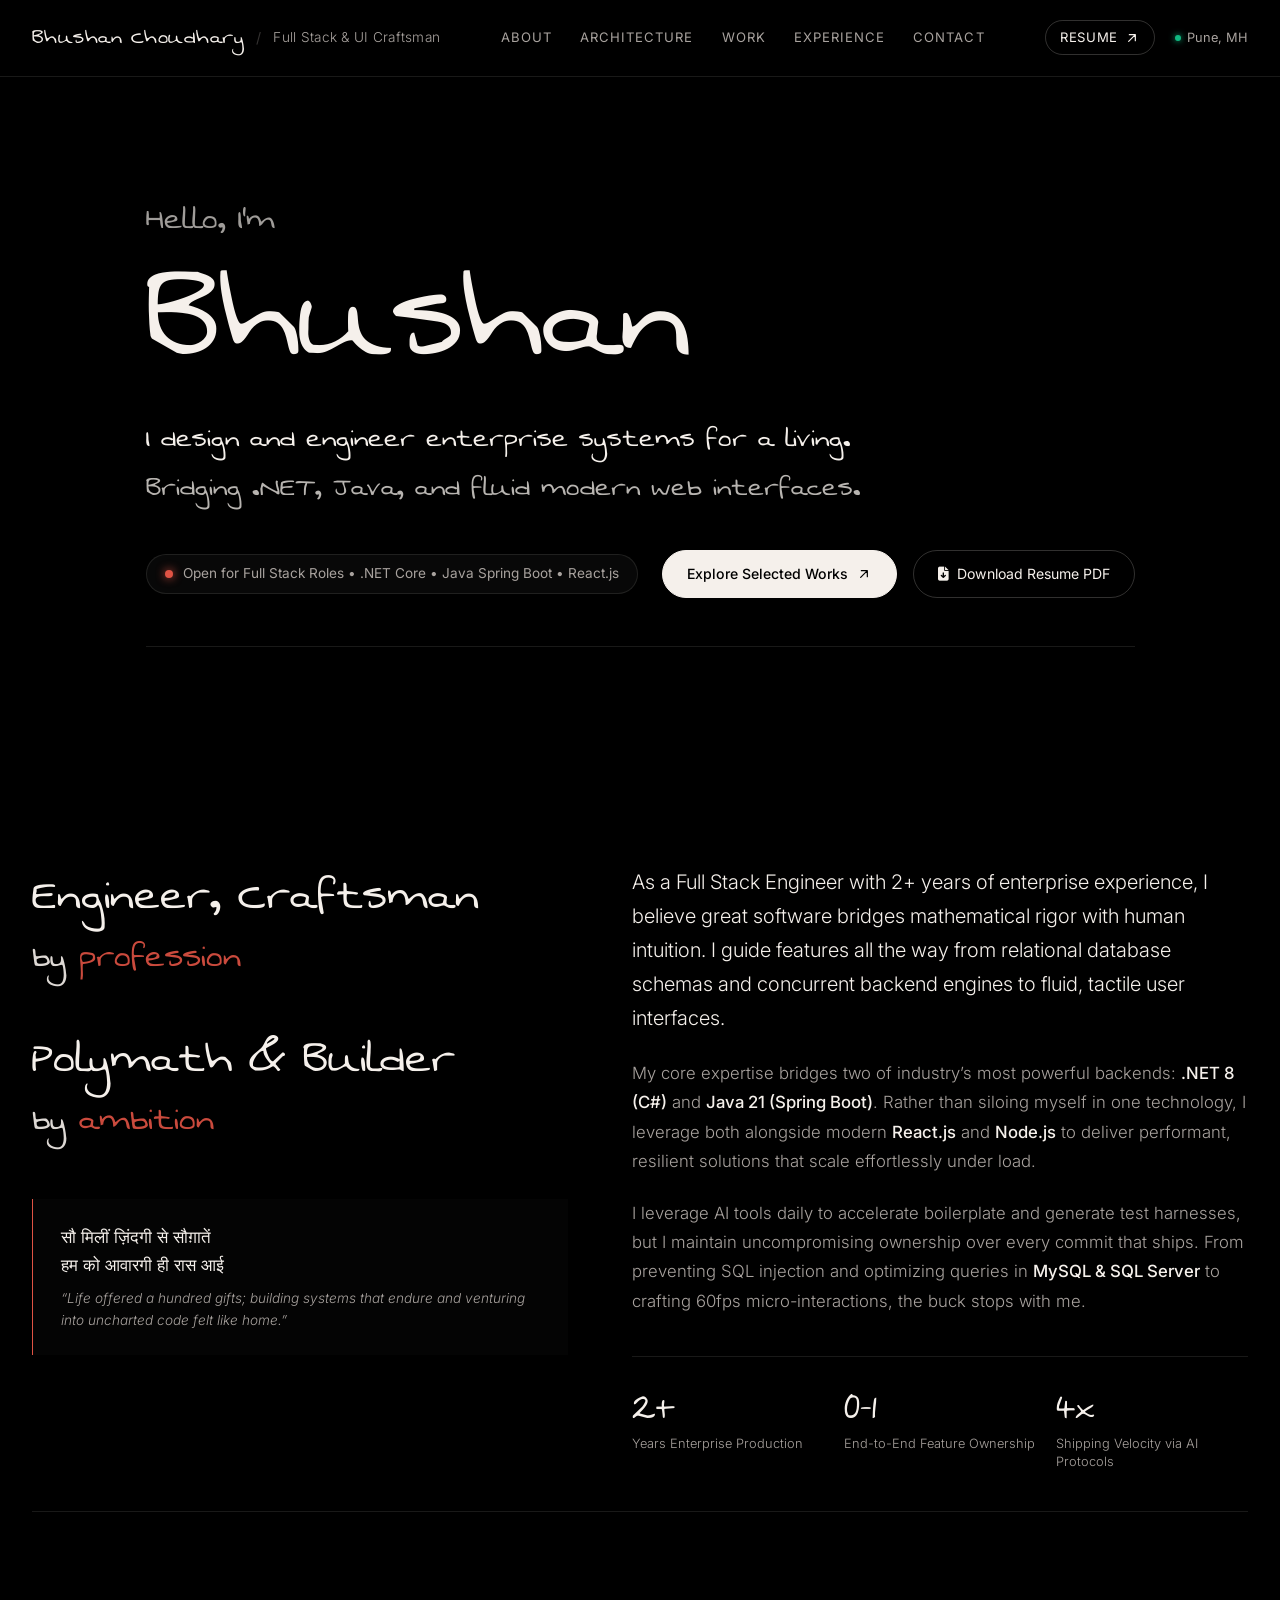
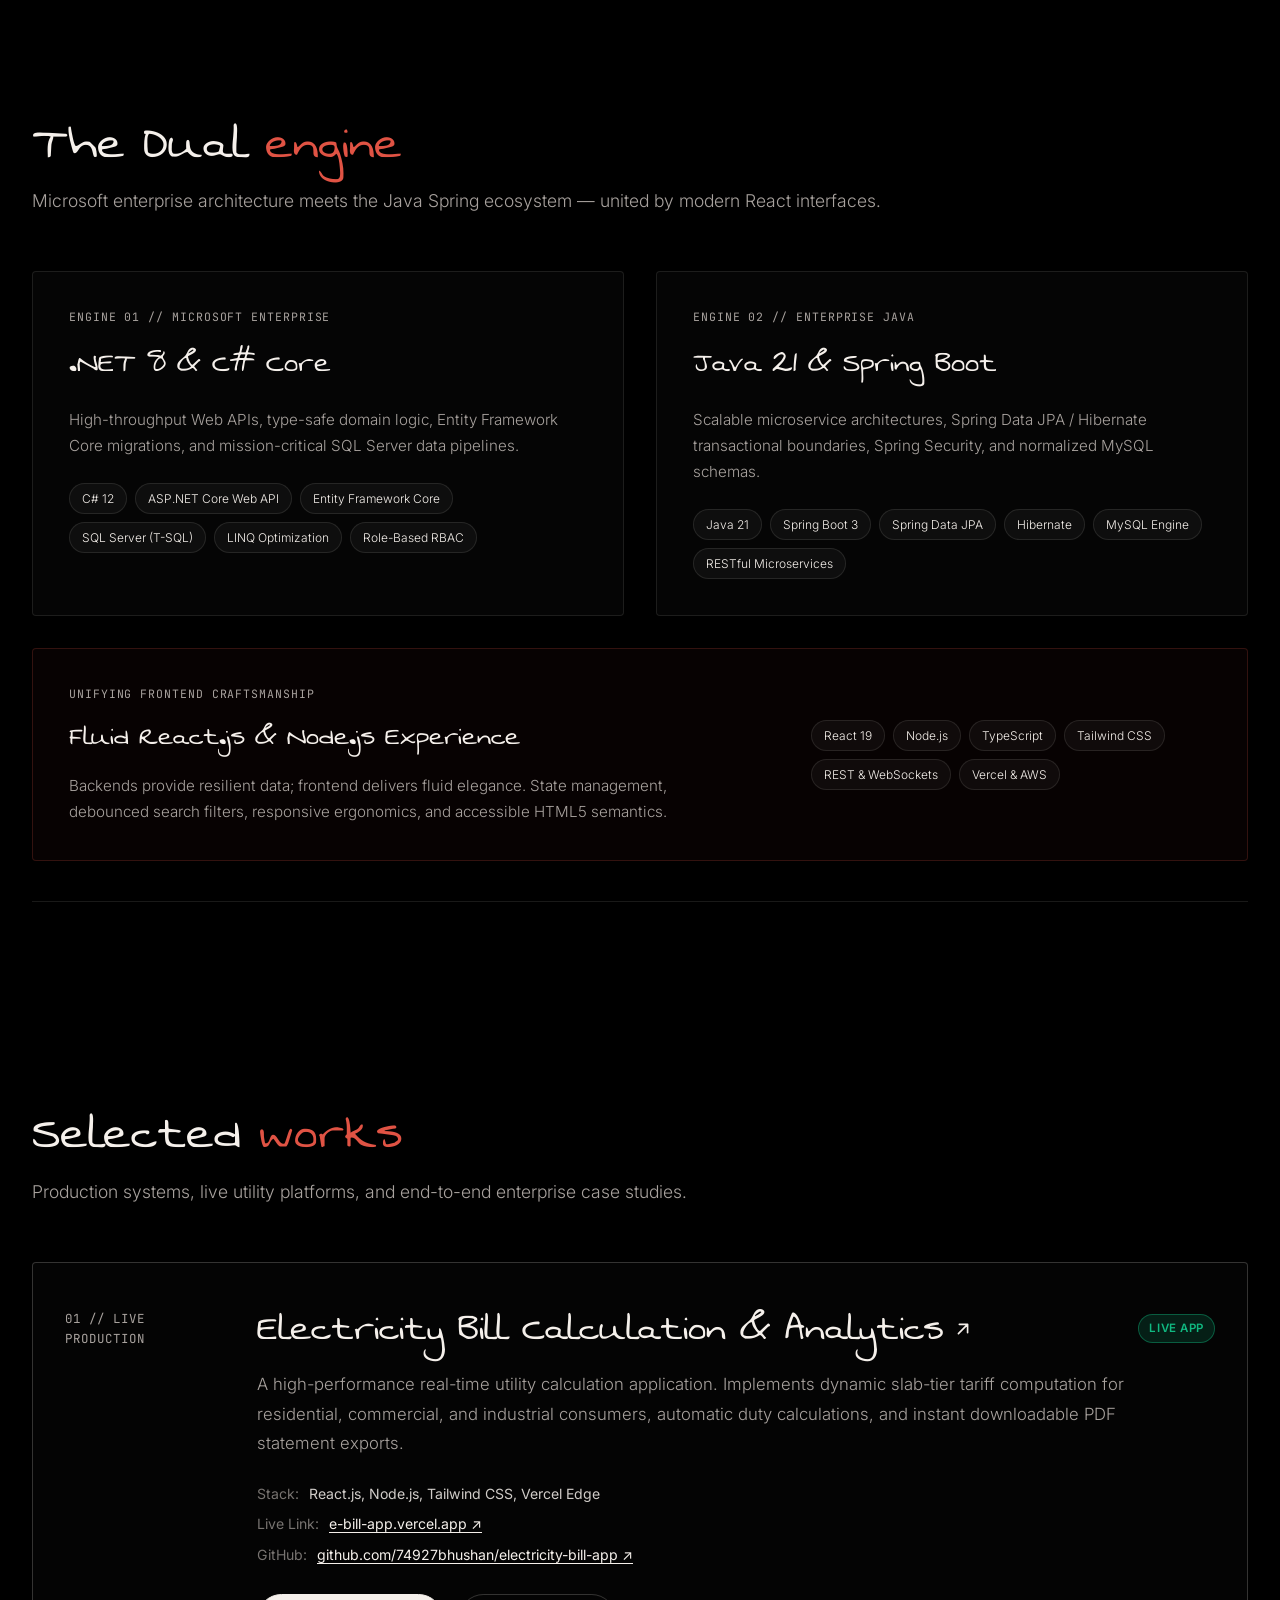
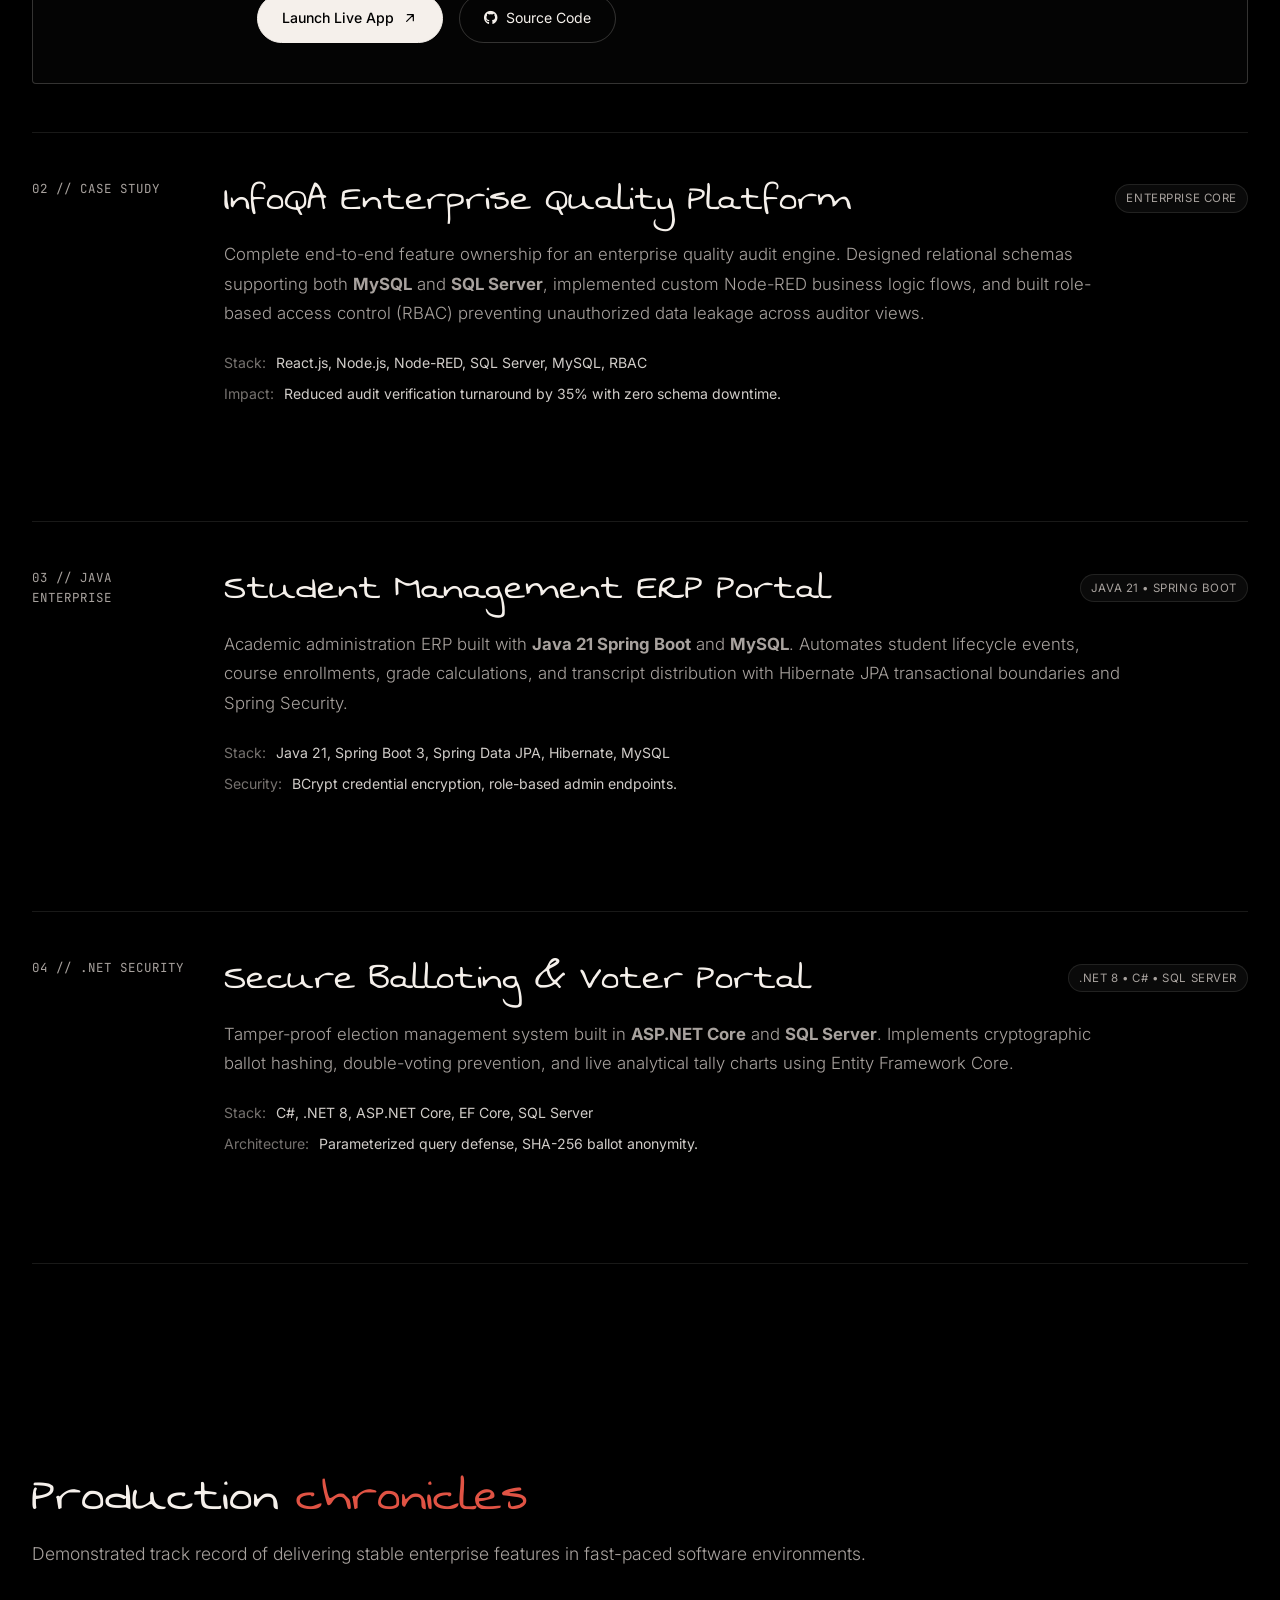
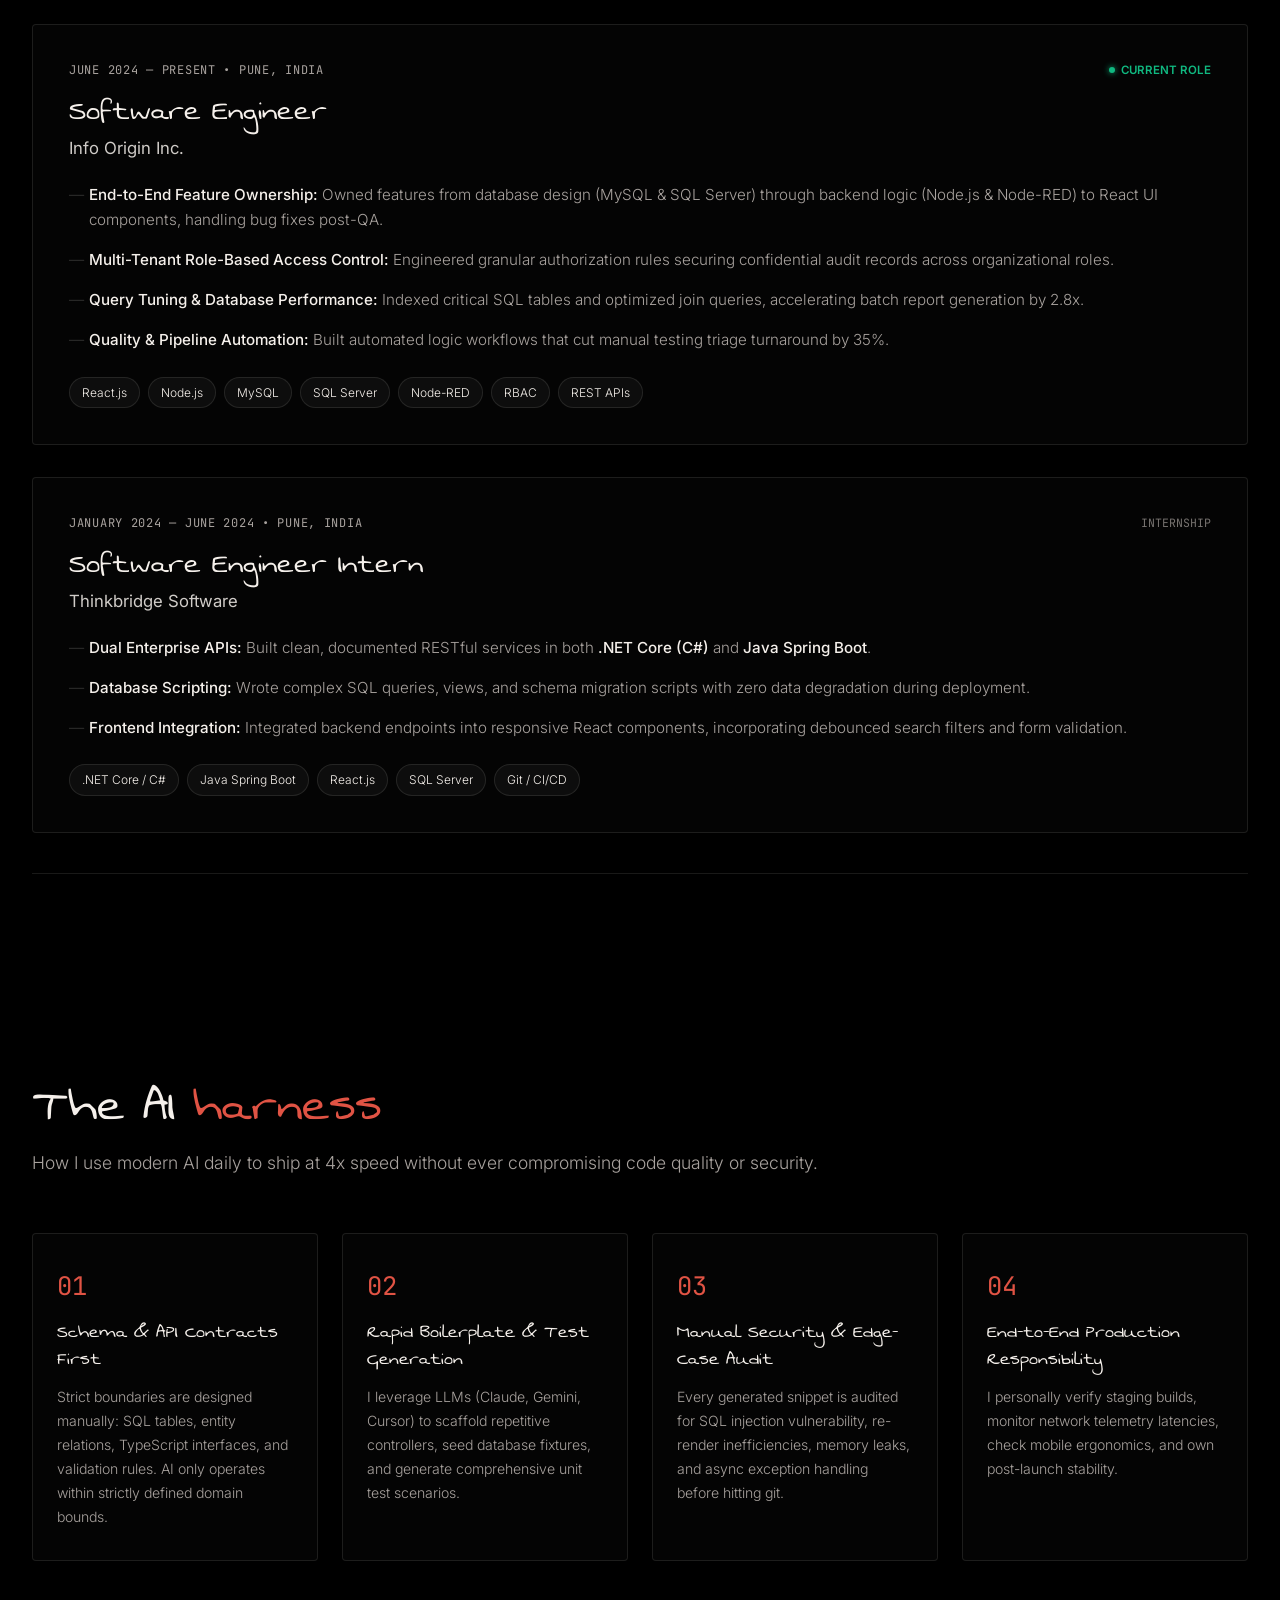
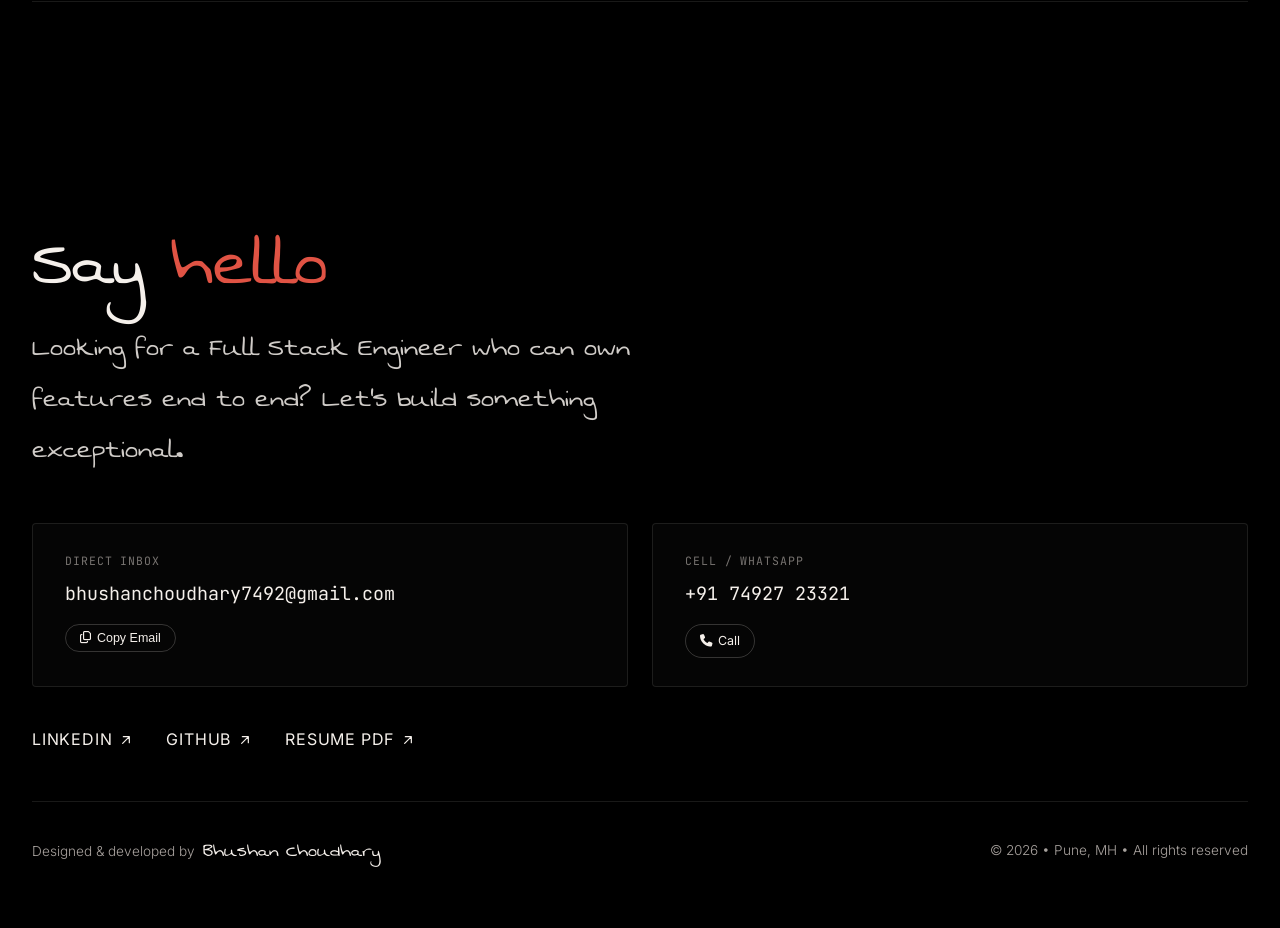
==== index.html @ acd4be07 "Transform portfolio into jaspreetsingh.xyz noir aesthetic: signature Swanky & Moo Moo handwritten gr" ====
<!DOCTYPE html>
<html lang="en">

<head>
    <meta charset="UTF-8">
    <meta name="viewport" content="width=device-width, initial-scale=1.0">
    <meta name="description"
        content="Bhushan Choudhary — Full Stack Engineer & UI Craftsman (.NET 8, Java Spring Boot, React.js, Node.js, SQL). Designing and building enterprise systems and fluid digital products that make complex things feel simple.">
    <meta name="keywords"
        content="Bhushan Choudhary, Full Stack Engineer, .NET 8, Java Spring Boot, React.js, Node.js, Pune, Software Engineer, Portfolio">
    <meta name="author" content="Bhushan Choudhary">
    <meta name="theme-color" content="#000000">
    <title>Bhushan Choudhary | Full Stack Engineer &amp; UI Craftsman</title>

    <!-- Google Fonts: Swanky and Moo Moo (Accent), Inter (Clean Editorial Body), JetBrains Mono (Code/Metrics) -->
    <link rel="preconnect" href="https://fonts.googleapis.com">
    <link rel="preconnect" href="https://fonts.gstatic.com" crossorigin>
    <link
        href="https://fonts.googleapis.com/css2?family=Inter:ital,opsz,wght@0,14..32,100..900;1,14..32,100..900&family=JetBrains+Mono:wght@300;400;500&family=Swanky+and+Moo+Moo&display=swap"
        rel="stylesheet">
    <link rel="stylesheet" href="https://cdnjs.cloudflare.com/ajax/libs/font-awesome/6.5.1/css/all.min.css">
    <link rel="stylesheet" href="style.css">
</head>

<body class="js-noir">

    <!-- ── SIGNATURE HOME LOADER (EXACT JASPREETSINGH.XYZ STYLE) ── -->
    <div id="loading" role="status" aria-label="Loading" class="home-loader">
        <div class="home-loader__inner">
            <div class="loader-content">
                <p class="loader-greeting font-accent">
                    <span class="greeting-pre">Hello, I'm</span>
                    <span class="hero-name-emphasis loader-name">Bhushan</span>
                </p>
                <div class="loader-bar-wrap">
                    <span class="loading-line">
                        <span class="home-loader__fill" id="loaderFill"></span>
                    </span>
                    <span class="home-loader__count font-inter" id="loaderCount">0%</span>
                </div>
            </div>
        </div>
    </div>

    <!-- ── SITE HEADER ── -->
    <header class="site-header" id="siteHeader">
        <div class="header-container">
            <div class="header-left">
                <a href="#hero" class="brand-link">
                    <span class="brand-name font-accent">Bhushan Choudhary</span>
                </a>
                <span class="brand-divider">/</span>
                <span class="brand-role">Full Stack &amp; UI Craftsman</span>
            </div>

            <nav class="header-nav" aria-label="Primary Navigation">
                <a href="#about" class="nav-link">About</a>
                <a href="#dual-engine" class="nav-link">Architecture</a>
                <a href="#work" class="nav-link">Work</a>
                <a href="#experience" class="nav-link">Experience</a>
                <a href="#contact" class="nav-link">Contact</a>
            </nav>

            <div class="header-right">
                <a href="Bhushan_Choudhary_Resume.pdf" download="Bhushan_Choudhary_Resume.pdf" class="resume-pill-btn">
                    <span>Resume</span>
                    <svg class="motion-arrow" fill="none" viewBox="0 0 24 24" width="16" height="16">
                        <path d="M7 17 17 7m0 0H8m9 0v9" stroke="currentColor" stroke-linecap="round" stroke-linejoin="round" stroke-width="1.8"></path>
                    </svg>
                </a>
                <span class="status-location-tag">
                    <span class="status-live-dot"></span> Pune, MH
                </span>
            </div>
        </div>
    </header>

    <!-- ── MAIN CONTENT CONTAINER ── -->
    <main class="page-main">

        <!-- ══════════════════════════════════════════════════════════════════
             HERO SECTION (THE GREETING)
        ══════════════════════════════════════════════════════════════════ -->
        <section id="hero" class="section-hero">
            <div class="content-wrapper">
                <div class="hero-greeting-block">
                    <h1 class="hero-title font-accent">
                        <span class="hero-pre">Hello, I'm</span>
                        <span class="hero-name-emphasis display-name">Bhushan</span>
                    </h1>

                    <p class="hero-intro font-accent">
                        <span>I design and engineer enterprise systems for a living.</span>
                        <span class="block-sm">Bridging .NET, Java, and fluid modern web interfaces.</span>
                    </p>
                </div>

                <div class="hero-meta-row">
                    <div class="hero-status-chip">
                        <span class="pulse-indicator"></span>
                        <span>Open for Full Stack Roles • .NET Core • Java Spring Boot • React.js</span>
                    </div>

                    <div class="hero-actions-group">
                        <a href="#work" class="btn-primary-sand">
                            <span>Explore Selected Works</span>
                            <svg class="motion-arrow" fill="none" viewBox="0 0 24 24" width="16" height="16">
                                <path d="M7 17 17 7m0 0H8m9 0v9" stroke="currentColor" stroke-linecap="round" stroke-linejoin="round" stroke-width="1.8"></path>
                            </svg>
                        </a>
                        <a href="Bhushan_Choudhary_Resume.pdf" download="Bhushan_Choudhary_Resume.pdf" class="btn-ghost-sand">
                            <i class="fa-solid fa-file-arrow-down"></i>
                            <span>Download Resume PDF</span>
                        </a>
                    </div>
                </div>

                <div class="hero-divider-line"></div>
            </div>
        </section>

        <!-- ══════════════════════════════════════════════════════════════════
             ABOUT & PHILOSOPHY (JASPREETSINGH STYLE EDITORIAL)
        ══════════════════════════════════════════════════════════════════ -->
        <section id="about" class="section-about">
            <div class="content-wrapper">
                <div class="about-grid">
                    <div class="about-headings-col">
                        <h2 class="about-display font-accent">
                            Engineer, Craftsman<br>
                            <span class="about-sub-block">by <span class="text-coral">profession</span></span>
                        </h2>

                        <h2 class="about-display font-accent mt-about-gap">
                            Polymath &amp; Builder<br>
                            <span class="about-sub-block">by <span class="text-coral">ambition</span></span>
                        </h2>

                        <!-- Philosophical Bilingual Stanza -->
                        <div class="quote-card">
                            <p class="hindi-quote" lang="hi">
                                सौ मिलीं ज़िंदगी से सौग़ातें<br>
                                हम को आवारगी ही रास आई
                            </p>
                            <p class="english-translation">
                                “Life offered a hundred gifts; building systems that endure and venturing into uncharted code felt like home.”
                            </p>
                        </div>
                    </div>

                    <div class="about-copy-col">
                        <p class="lead-editorial">
                            As a Full Stack Engineer with 2+ years of enterprise experience, I believe great software bridges mathematical rigor with human intuition. I guide features all the way from relational database schemas and concurrent backend engines to fluid, tactile user interfaces.
                        </p>

                        <p class="body-editorial">
                            My core expertise bridges two of industry’s most powerful backends: <strong>.NET 8 (C#)</strong> and <strong>Java 21 (Spring Boot)</strong>. Rather than siloing myself in one technology, I leverage both alongside modern <strong>React.js</strong> and <strong>Node.js</strong> to deliver performant, resilient solutions that scale effortlessly under load.
                        </p>

                        <p class="body-editorial">
                            I leverage AI tools daily to accelerate boilerplate and generate test harnesses, but I maintain uncompromising ownership over every commit that ships. From preventing SQL injection and optimizing queries in <strong>MySQL &amp; SQL Server</strong> to crafting 60fps micro-interactions, the buck stops with me.
                        </p>

                        <div class="about-quick-metrics">
                            <div class="q-metric">
                                <span class="q-num font-accent">2+</span>
                                <span class="q-label">Years Enterprise Production</span>
                            </div>
                            <div class="q-metric">
                                <span class="q-num font-accent">0-1</span>
                                <span class="q-label">End-to-End Feature Ownership</span>
                            </div>
                            <div class="q-metric">
                                <span class="q-num font-accent">4x</span>
                                <span class="q-label">Shipping Velocity via AI Protocols</span>
                            </div>
                        </div>
                    </div>
                </div>

                <div class="section-divider-line"></div>
            </div>
        </section>

        <!-- ══════════════════════════════════════════════════════════════════
             DUAL ENGINE ARCHITECTURE (BACKEND MASTERY)
        ══════════════════════════════════════════════════════════════════ -->
        <section id="dual-engine" class="section-dual-engine">
            <div class="content-wrapper">
                <div class="section-header-block">
                    <h2 class="section-display font-accent">
                        The Dual <span class="text-coral">engine</span>
                    </h2>
                    <p class="section-tagline">
                        Microsoft enterprise architecture meets the Java Spring ecosystem — united by modern React interfaces.
                    </p>
                </div>

                <div class="engine-duo-grid">
                    <!-- Engine 1: .NET 8 / C# -->
                    <div class="engine-box">
                        <div class="engine-box-top">
                            <span class="engine-mono-tag font-mono">ENGINE 01 // MICROSOFT ENTERPRISE</span>
                            <h3 class="engine-heading font-accent">.NET 8 &amp; C# Core</h3>
                        </div>
                        <p class="engine-paragraph">
                            High-throughput Web APIs, type-safe domain logic, Entity Framework Core migrations, and mission-critical SQL Server data pipelines.
                        </p>
                        <div class="engine-pills">
                            <span class="tag-pill">C# 12</span>
                            <span class="tag-pill">ASP.NET Core Web API</span>
                            <span class="tag-pill">Entity Framework Core</span>
                            <span class="tag-pill">SQL Server (T-SQL)</span>
                            <span class="tag-pill">LINQ Optimization</span>
                            <span class="tag-pill">Role-Based RBAC</span>
                        </div>
                    </div>

                    <!-- Engine 2: Java Spring Boot -->
                    <div class="engine-box">
                        <div class="engine-box-top">
                            <span class="engine-mono-tag font-mono">ENGINE 02 // ENTERPRISE JAVA</span>
                            <h3 class="engine-heading font-accent">Java 21 &amp; Spring Boot</h3>
                        </div>
                        <p class="engine-paragraph">
                            Scalable microservice architectures, Spring Data JPA / Hibernate transactional boundaries, Spring Security, and normalized MySQL schemas.
                        </p>
                        <div class="engine-pills">
                            <span class="tag-pill">Java 21</span>
                            <span class="tag-pill">Spring Boot 3</span>
                            <span class="tag-pill">Spring Data JPA</span>
                            <span class="tag-pill">Hibernate</span>
                            <span class="tag-pill">MySQL Engine</span>
                            <span class="tag-pill">RESTful Microservices</span>
                        </div>
                    </div>
                </div>

                <!-- Unifying Interaction Layer -->
                <div class="unifying-box">
                    <div class="unifying-left">
                        <span class="engine-mono-tag font-mono">UNIFYING FRONTEND CRAFTSMANSHIP</span>
                        <h4 class="unifying-heading font-accent">Fluid React.js &amp; Node.js Experience</h4>
                        <p class="unifying-desc">
                            Backends provide resilient data; frontend delivers fluid elegance. State management, debounced search filters, responsive ergonomics, and accessible HTML5 semantics.
                        </p>
                    </div>
                    <div class="unifying-chips">
                        <span class="tag-pill">React 19</span>
                        <span class="tag-pill">Node.js</span>
                        <span class="tag-pill">TypeScript</span>
                        <span class="tag-pill">Tailwind CSS</span>
                        <span class="tag-pill">REST &amp; WebSockets</span>
                        <span class="tag-pill">Vercel &amp; AWS</span>
                    </div>
                </div>

                <div class="section-divider-line"></div>
            </div>
        </section>

        <!-- ══════════════════════════════════════════════════════════════════
             SELECTED WORKS (FLAGSHIP PROJECTS)
        ══════════════════════════════════════════════════════════════════ -->
        <section id="work" class="section-works">
            <div class="content-wrapper">
                <div class="section-header-block">
                    <h2 class="section-display font-accent">
                        Selected <span class="text-coral">works</span>
                    </h2>
                    <p class="section-tagline">
                        Production systems, live utility platforms, and end-to-end enterprise case studies.
                    </p>
                </div>

                <div class="works-list">
                    <!-- Project 01: Electricity Bill App (FLAGSHIP LIVE DEMO) -->
                    <article class="work-item flagship-item">
                        <div class="work-item-index font-mono">01 // LIVE PRODUCTION</div>
                        <div class="work-item-main">
                            <div class="work-title-row">
                                <h3 class="work-title font-accent">
                                    <a href="https://e-bill-app.vercel.app" target="_blank" rel="noopener" class="work-link">
                                        Electricity Bill Calculation &amp; Analytics
                                        <svg class="motion-arrow" fill="none" viewBox="0 0 24 24" width="22" height="22">
                                            <path d="M7 17 17 7m0 0H8m9 0v9" stroke="currentColor" stroke-linecap="round" stroke-linejoin="round" stroke-width="1.8"></path>
                                        </svg>
                                    </a>
                                </h3>
                                <span class="work-badge-live">LIVE APP</span>
                            </div>

                            <p class="work-description">
                                A high-performance real-time utility calculation application. Implements dynamic slab-tier tariff computation for residential, commercial, and industrial consumers, automatic duty calculations, and instant downloadable PDF statement exports.
                            </p>

                            <div class="work-specs">
                                <div class="spec-entry"><span class="spec-label">Stack:</span> React.js, Node.js, Tailwind CSS, Vercel Edge</div>
                                <div class="spec-entry"><span class="spec-label">Live Link:</span> <a href="https://e-bill-app.vercel.app" target="_blank" rel="noopener" class="spec-url">e-bill-app.vercel.app ↗</a></div>
                                <div class="spec-entry"><span class="spec-label">GitHub:</span> <a href="https://github.com/74927bhushan/electricity-bill-app" target="_blank" rel="noopener" class="spec-url">github.com/74927bhushan/electricity-bill-app ↗</a></div>
                            </div>

                            <div class="work-actions">
                                <a href="https://e-bill-app.vercel.app" target="_blank" rel="noopener" class="btn-primary-sand">
                                    <span>Launch Live App</span>
                                    <svg class="motion-arrow" fill="none" viewBox="0 0 24 24" width="16" height="16">
                                        <path d="M7 17 17 7m0 0H8m9 0v9" stroke="currentColor" stroke-linecap="round" stroke-linejoin="round" stroke-width="1.8"></path>
                                    </svg>
                                </a>
                                <a href="https://github.com/74927bhushan/electricity-bill-app" target="_blank" rel="noopener" class="btn-ghost-sand">
                                    <i class="fa-brands fa-github"></i>
                                    <span>Source Code</span>
                                </a>
                            </div>
                        </div>
                    </article>

                    <!-- Project 02: InfoQA Platform Case Study -->
                    <article class="work-item">
                        <div class="work-item-index font-mono">02 // CASE STUDY</div>
                        <div class="work-item-main">
                            <div class="work-title-row">
                                <h3 class="work-title font-accent">
                                    InfoQA Enterprise Quality Platform
                                </h3>
                                <span class="work-badge-enterprise">ENTERPRISE CORE</span>
                            </div>

                            <p class="work-description">
                                Complete end-to-end feature ownership for an enterprise quality audit engine. Designed relational schemas supporting both <strong>MySQL</strong> and <strong>SQL Server</strong>, implemented custom Node-RED business logic flows, and built role-based access control (RBAC) preventing unauthorized data leakage across auditor views.
                            </p>

                            <div class="work-specs">
                                <div class="spec-entry"><span class="spec-label">Stack:</span> React.js, Node.js, Node-RED, SQL Server, MySQL, RBAC</div>
                                <div class="spec-entry"><span class="spec-label">Impact:</span> Reduced audit verification turnaround by 35% with zero schema downtime.</div>
                            </div>
                        </div>
                    </article>

                    <!-- Project 03: Student Management ERP -->
                    <article class="work-item">
                        <div class="work-item-index font-mono">03 // JAVA ENTERPRISE</div>
                        <div class="work-item-main">
                            <div class="work-title-row">
                                <h3 class="work-title font-accent">
                                    Student Management ERP Portal
                                </h3>
                                <span class="work-badge-tech">JAVA 21 • SPRING BOOT</span>
                            </div>

                            <p class="work-description">
                                Academic administration ERP built with <strong>Java 21 Spring Boot</strong> and <strong>MySQL</strong>. Automates student lifecycle events, course enrollments, grade calculations, and transcript distribution with Hibernate JPA transactional boundaries and Spring Security.
                            </p>

                            <div class="work-specs">
                                <div class="spec-entry"><span class="spec-label">Stack:</span> Java 21, Spring Boot 3, Spring Data JPA, Hibernate, MySQL</div>
                                <div class="spec-entry"><span class="spec-label">Security:</span> BCrypt credential encryption, role-based admin endpoints.</div>
                            </div>
                        </div>
                    </article>

                    <!-- Project 04: Online Voting System -->
                    <article class="work-item">
                        <div class="work-item-index font-mono">04 // .NET SECURITY</div>
                        <div class="work-item-main">
                            <div class="work-title-row">
                                <h3 class="work-title font-accent">
                                    Secure Balloting &amp; Voter Portal
                                </h3>
                                <span class="work-badge-tech">.NET 8 • C# • SQL SERVER</span>
                            </div>

                            <p class="work-description">
                                Tamper-proof election management system built in <strong>ASP.NET Core</strong> and <strong>SQL Server</strong>. Implements cryptographic ballot hashing, double-voting prevention, and live analytical tally charts using Entity Framework Core.
                            </p>

                            <div class="work-specs">
                                <div class="spec-entry"><span class="spec-label">Stack:</span> C#, .NET 8, ASP.NET Core, EF Core, SQL Server</div>
                                <div class="spec-entry"><span class="spec-label">Architecture:</span> Parameterized query defense, SHA-256 ballot anonymity.</div>
                            </div>
                        </div>
                    </article>
                </div>

                <div class="section-divider-line"></div>
            </div>
        </section>

        <!-- ══════════════════════════════════════════════════════════════════
             PRODUCTION EXPERIENCE (CHRONICLES)
        ══════════════════════════════════════════════════════════════════ -->
        <section id="experience" class="section-experience">
            <div class="content-wrapper">
                <div class="section-header-block">
                    <h2 class="section-display font-accent">
                        Production <span class="text-coral">chronicles</span>
                    </h2>
                    <p class="section-tagline">
                        Demonstrated track record of delivering stable enterprise features in fast-paced software environments.
                    </p>
                </div>

                <div class="timeline-stack">
                    <!-- Experience 1: Info Origin Inc. -->
                    <div class="exp-card">
                        <div class="exp-top-bar">
                            <div class="exp-period font-mono">JUNE 2024 — PRESENT • PUNE, INDIA</div>
                            <div class="exp-tag-current"><span class="status-live-dot"></span> CURRENT ROLE</div>
                        </div>
                        <h3 class="exp-role font-accent">Software Engineer</h3>
                        <div class="exp-company">Info Origin Inc.</div>

                        <ul class="exp-list">
                            <li>
                                <strong>End-to-End Feature Ownership:</strong> Owned features from database design (MySQL &amp; SQL Server) through backend logic (Node.js &amp; Node-RED) to React UI components, handling bug fixes post-QA.
                            </li>
                            <li>
                                <strong>Multi-Tenant Role-Based Access Control:</strong> Engineered granular authorization rules securing confidential audit records across organizational roles.
                            </li>
                            <li>
                                <strong>Query Tuning &amp; Database Performance:</strong> Indexed critical SQL tables and optimized join queries, accelerating batch report generation by 2.8x.
                            </li>
                            <li>
                                <strong>Quality &amp; Pipeline Automation:</strong> Built automated logic workflows that cut manual testing triage turnaround by 35%.
                            </li>
                        </ul>

                        <div class="exp-tags">
                            <span class="tag-pill">React.js</span>
                            <span class="tag-pill">Node.js</span>
                            <span class="tag-pill">MySQL</span>
                            <span class="tag-pill">SQL Server</span>
                            <span class="tag-pill">Node-RED</span>
                            <span class="tag-pill">RBAC</span>
                            <span class="tag-pill">REST APIs</span>
                        </div>
                    </div>

                    <!-- Experience 2: Thinkbridge Software -->
                    <div class="exp-card">
                        <div class="exp-top-bar">
                            <div class="exp-period font-mono">JANUARY 2024 — JUNE 2024 • PUNE, INDIA</div>
                            <div class="exp-tag-done font-mono">INTERNSHIP</div>
                        </div>
                        <h3 class="exp-role font-accent">Software Engineer Intern</h3>
                        <div class="exp-company">Thinkbridge Software</div>

                        <ul class="exp-list">
                            <li>
                                <strong>Dual Enterprise APIs:</strong> Built clean, documented RESTful services in both <strong>.NET Core (C#)</strong> and <strong>Java Spring Boot</strong>.
                            </li>
                            <li>
                                <strong>Database Scripting:</strong> Wrote complex SQL queries, views, and schema migration scripts with zero data degradation during deployment.
                            </li>
                            <li>
                                <strong>Frontend Integration:</strong> Integrated backend endpoints into responsive React components, incorporating debounced search filters and form validation.
                            </li>
                        </ul>

                        <div class="exp-tags">
                            <span class="tag-pill">.NET Core / C#</span>
                            <span class="tag-pill">Java Spring Boot</span>
                            <span class="tag-pill">React.js</span>
                            <span class="tag-pill">SQL Server</span>
                            <span class="tag-pill">Git / CI/CD</span>
                        </div>
                    </div>
                </div>

                <div class="section-divider-line"></div>
            </div>
        </section>

        <!-- ══════════════════════════════════════════════════════════════════
             AI WORKFLOW & RIGOR SECTION
        ══════════════════════════════════════════════════════════════════ -->
        <section id="ai-protocol" class="section-ai">
            <div class="content-wrapper">
                <div class="section-header-block">
                    <h2 class="section-display font-accent">
                        The AI <span class="text-coral">harness</span>
                    </h2>
                    <p class="section-tagline">
                        How I use modern AI daily to ship at 4x speed without ever compromising code quality or security.
                    </p>
                </div>

                <div class="ai-cards-grid">
                    <div class="ai-card">
                        <div class="ai-step-num font-mono">01</div>
                        <h4 class="ai-step-title font-accent">Schema &amp; API Contracts First</h4>
                        <p class="ai-step-text">
                            Strict boundaries are designed manually: SQL tables, entity relations, TypeScript interfaces, and validation rules. AI only operates within strictly defined domain bounds.
                        </p>
                    </div>

                    <div class="ai-card">
                        <div class="ai-step-num font-mono">02</div>
                        <h4 class="ai-step-title font-accent">Rapid Boilerplate &amp; Test Generation</h4>
                        <p class="ai-step-text">
                            I leverage LLMs (Claude, Gemini, Cursor) to scaffold repetitive controllers, seed database fixtures, and generate comprehensive unit test scenarios.
                        </p>
                    </div>

                    <div class="ai-card">
                        <div class="ai-step-num font-mono">03</div>
                        <h4 class="ai-step-title font-accent">Manual Security &amp; Edge-Case Audit</h4>
                        <p class="ai-step-text">
                            Every generated snippet is audited for SQL injection vulnerability, re-render inefficiencies, memory leaks, and async exception handling before hitting git.
                        </p>
                    </div>

                    <div class="ai-card">
                        <div class="ai-step-num font-mono">04</div>
                        <h4 class="ai-step-title font-accent">End-to-End Production Responsibility</h4>
                        <p class="ai-step-text">
                            I personally verify staging builds, monitor network telemetry latencies, check mobile ergonomics, and own post-launch stability.
                        </p>
                    </div>
                </div>

                <div class="section-divider-line"></div>
            </div>
        </section>

        <!-- ══════════════════════════════════════════════════════════════════
             SAY HELLO / CONTACT (FOOTER IN JASPREETSINGH.XYZ STYLE)
        ══════════════════════════════════════════════════════════════════ -->
        <footer id="contact" class="section-footer">
            <div class="content-wrapper">
                <div class="footer-top-block">
                    <h2 class="footer-display font-accent">
                        Say <span class="text-coral">hello</span>
                    </h2>
                    <p class="footer-sub font-accent">
                        Looking for a Full Stack Engineer who can own features end to end? Let's build something exceptional.
                    </p>
                </div>

                <!-- Direct Interactive Channels -->
                <div class="footer-channels">
                    <div class="channel-card">
                        <span class="channel-label font-mono">DIRECT INBOX</span>
                        <a href="mailto:bhushanchoudhary7492@gmail.com" class="channel-main-link">
                            bhushanchoudhary7492@gmail.com
                        </a>
                        <button class="copy-action-btn" data-copy="bhushanchoudhary7492@gmail.com">
                            <i class="fa-regular fa-copy"></i>
                            <span>Copy Email</span>
                        </button>
                    </div>

                    <div class="channel-card">
                        <span class="channel-label font-mono">CELL / WHATSAPP</span>
                        <a href="tel:+917492723321" class="channel-main-link">
                            +91 74927 23321
                        </a>
                        <a href="tel:+917492723321" class="channel-call-btn">
                            <i class="fa-solid fa-phone"></i>
                            <span>Call</span>
                        </a>
                    </div>
                </div>

                <!-- Social & External Links -->
                <div class="footer-links-row">
                    <a href="https://linkedin.com/in/bhushan-choudhary-a83a54238" target="_blank" rel="noopener" class="footer-external-link">
                        <span>LinkedIn</span>
                        <svg class="motion-arrow" fill="none" viewBox="0 0 24 24" width="16" height="16">
                            <path d="M7 17 17 7m0 0H8m9 0v9" stroke="currentColor" stroke-linecap="round" stroke-linejoin="round" stroke-width="1.8"></path>
                        </svg>
                    </a>

                    <a href="https://github.com/74927bhushan" target="_blank" rel="noopener" class="footer-external-link">
                        <span>GitHub</span>
                        <svg class="motion-arrow" fill="none" viewBox="0 0 24 24" width="16" height="16">
                            <path d="M7 17 17 7m0 0H8m9 0v9" stroke="currentColor" stroke-linecap="round" stroke-linejoin="round" stroke-width="1.8"></path>
                        </svg>
                    </a>

                    <a href="Bhushan_Choudhary_Resume.pdf" download="Bhushan_Choudhary_Resume.pdf" class="footer-external-link">
                        <span>Resume PDF</span>
                        <svg class="motion-arrow" fill="none" viewBox="0 0 24 24" width="16" height="16">
                            <path d="M7 17 17 7m0 0H8m9 0v9" stroke="currentColor" stroke-linecap="round" stroke-linejoin="round" stroke-width="1.8"></path>
                        </svg>
                    </a>
                </div>

                <div class="footer-bottom-line"></div>

                <div class="footer-colophon">
                    <p class="colophon-designer">
                        Designed &amp; developed by <span class="font-accent colophon-name">Bhushan Choudhary</span>
                    </p>
                    <p class="colophon-rights">
                        © 2026 • Pune, MH • All rights reserved
                    </p>
                </div>
            </div>
        </footer>

    </main>

    <!-- ── TOAST NOTIFICATION ── -->
    <div id="toastContainer" class="toast-container" aria-live="polite"></div>

    <script src="script.js"></script>
</body>

</html>
---- style.css ----
/* ==========================================================================
   BHUSHAN CHOUDHARY — NOIR EDITORIAL PORTFOLIO (JASPREETSINGH.XYZ STYLE)
   Typography: Swanky and Moo Moo + Inter + JetBrains Mono
   Palette: Noir Black (#000000) • Sand (#f5f0eb) • Coral Red (#e05344) • Muted Beige (#a8a29e)
   ========================================================================== */

:root {
    /* ─── Core Color Tokens ─── */
    --color-black: #000000;
    --color-noir: #0a0a0a;
    --color-surface: #111111;
    --color-surface-hover: #171717;

    --color-sand: #f5f0eb;
    --color-sand-85: rgba(245, 240, 235, 0.85);
    --color-sand-60: rgba(245, 240, 235, 0.6);
    --color-sand-20: rgba(245, 240, 235, 0.2);
    --color-sand-10: rgba(245, 240, 235, 0.1);

    --color-muted-beige: #a8a29e;
    --color-muted-beige-70: rgba(168, 162, 158, 0.7);
    --color-muted-beige-30: rgba(168, 162, 158, 0.3);

    --color-coral: #e05344;
    --color-coral-hover: #f06449;
    --color-emerald: #10b981;

    /* ─── Typography Tokens ─── */
    --font-accent: 'Swanky and Moo Moo', cursive, -apple-system, sans-serif;
    --font-main: 'Inter', -apple-system, BlinkMacSystemFont, 'Segoe UI', Roboto, sans-serif;
    --font-mono: 'JetBrains Mono', Consolas, Monaco, monospace;

    /* ─── Layout & Transitions ─── */
    --max-width: 1280px;
    --transition-fast: 0.2s cubic-bezier(0.16, 1, 0.3, 1);
    --transition-smooth: 0.35s cubic-bezier(0.16, 1, 0.3, 1);
}

/* ==========================================================================
   RESET & FOUNDATIONS
   ========================================================================== */
*, *::before, *::after {
    margin: 0;
    padding: 0;
    box-sizing: border-box;
}

html {
    scroll-behavior: smooth;
    background-color: var(--color-black);
    color: var(--color-sand);
    font-family: var(--font-main);
    -webkit-font-smoothing: antialiased;
    -moz-osx-font-smoothing: grayscale;
    overflow-x: hidden;
}

body.js-noir {
    background-color: var(--color-black);
    color: var(--color-sand);
    min-height: 100vh;
    line-height: 1.6;
    position: relative;
    overflow-x: hidden;
}

body.is-loading {
    overflow: hidden;
    height: 100vh;
}

.font-accent {
    font-family: var(--font-accent);
    font-weight: 400;
}

.font-inter {
    font-family: var(--font-main);
}

.font-mono {
    font-family: var(--font-mono);
}

.text-coral {
    color: var(--color-coral);
}

.content-wrapper {
    max-width: var(--max-width);
    margin: 0 auto;
    padding: 0 32px;
}

/* ==========================================================================
   SIGNATURE HOME LOADER (JASPREETSINGH.XYZ EXACT REPLICA)
   ========================================================================== */
.home-loader {
    position: fixed;
    inset: 0;
    z-index: 9999;
    background-color: var(--color-black);
    display: flex;
    align-items: flex-start;
    justify-content: flex-start;
    padding: 112px 32px 0;
    transition: opacity 0.7s cubic-bezier(0.85, 0, 0.15, 1), transform 0.7s cubic-bezier(0.85, 0, 0.15, 1);
}

.home-loader.loader-complete {
    opacity: 0;
    pointer-events: none;
    transform: translateY(-8px);
}

.home-loader__inner {
    width: 100%;
    max-width: var(--max-width);
    margin: 0 auto;
}

.loader-content {
    display: flex;
    flex-direction: column;
    max-width: 600px;
}

.loader-greeting {
    font-size: clamp(2rem, 4vw, 3.2rem);
    line-height: 1.1;
    color: var(--color-sand);
    margin-bottom: 8px;
}

.greeting-pre {
    opacity: 0.6;
    display: block;
    font-size: clamp(1.4rem, 2.5vw, 2rem);
}

.loader-name {
    display: block;
    font-size: clamp(4.5rem, 11vw, 8.5rem);
    line-height: 0.95;
    color: var(--color-sand);
    margin-top: 4px;
}

.loader-bar-wrap {
    display: flex;
    align-items: center;
    gap: 18px;
    margin-top: 24px;
    max-width: 440px;
}

.loading-line {
    flex: 1;
    height: 1px;
    background-color: var(--color-sand-20);
    position: relative;
    overflow: hidden;
}

.home-loader__fill {
    position: absolute;
    inset: 0;
    background-color: var(--color-sand);
    transform-origin: left;
    transform: scaleX(0);
    transition: transform 0.1s linear;
}

.home-loader__count {
    font-size: 0.8rem;
    font-weight: 300;
    letter-spacing: 0.1em;
    color: var(--color-muted-beige-70);
    font-variant-numeric: tabular-nums;
    min-width: 40px;
}

/* ==========================================================================
   SITE HEADER & NAVIGATION
   ========================================================================== */
.site-header {
    position: fixed;
    top: 0;
    left: 0;
    right: 0;
    z-index: 50;
    background: rgba(0, 0, 0, 0.75);
    backdrop-filter: blur(20px);
    -webkit-backdrop-filter: blur(20px);
    border-bottom: 1px solid var(--color-sand-10);
    transition: var(--transition-smooth);
}

.header-container {
    max-width: var(--max-width);
    margin: 0 auto;
    padding: 18px 32px;
    display: flex;
    justify-content: space-between;
    align-items: center;
}

.header-left {
    display: flex;
    align-items: center;
    gap: 12px;
}

.brand-link {
    text-decoration: none;
    color: var(--color-sand);
}

.brand-name {
    font-size: 1.55rem;
    color: var(--color-sand);
    letter-spacing: 0.02em;
    transition: var(--transition-fast);
}

.brand-name:hover {
    color: var(--color-coral);
}

.brand-divider {
    color: var(--color-muted-beige-30);
    font-size: 0.9rem;
}

.brand-role {
    font-size: 0.85rem;
    font-weight: 300;
    color: var(--color-muted-beige);
    letter-spacing: 0.02em;
}

.header-nav {
    display: flex;
    align-items: center;
    gap: 28px;
}

.nav-link {
    text-decoration: none;
    font-size: 0.82rem;
    font-weight: 400;
    text-transform: uppercase;
    letter-spacing: 0.08em;
    color: var(--color-muted-beige);
    transition: var(--transition-fast);
}

.nav-link:hover {
    color: var(--color-sand);
}

.header-right {
    display: flex;
    align-items: center;
    gap: 20px;
}

.resume-pill-btn {
    display: inline-flex;
    align-items: center;
    gap: 6px;
    padding: 6px 14px;
    border-radius: 9999px;
    border: 1px solid var(--color-sand-20);
    text-decoration: none;
    color: var(--color-sand);
    font-size: 0.82rem;
    text-transform: uppercase;
    letter-spacing: 0.05em;
    transition: var(--transition-fast);
}

.resume-pill-btn:hover {
    background-color: var(--color-sand);
    color: var(--color-black);
    border-color: var(--color-sand);
}

.resume-pill-btn:hover .motion-arrow {
    transform: translate(2px, -2px);
}

.motion-arrow {
    transition: transform var(--transition-fast);
}

.status-location-tag {
    font-size: 0.8rem;
    color: var(--color-muted-beige);
    display: flex;
    align-items: center;
    gap: 6px;
}

.status-live-dot {
    width: 6px;
    height: 6px;
    border-radius: 50%;
    background-color: var(--color-emerald);
    box-shadow: 0 0 6px var(--color-emerald);
}

/* ==========================================================================
   BUTTONS & MICRO-INTERACTIONS
   ========================================================================== */
.btn-primary-sand {
    display: inline-flex;
    align-items: center;
    gap: 8px;
    padding: 12px 24px;
    border-radius: 9999px;
    background-color: var(--color-sand);
    color: var(--color-black);
    text-decoration: none;
    font-size: 0.88rem;
    font-weight: 500;
    transition: var(--transition-fast);
    border: 1px solid var(--color-sand);
}

.btn-primary-sand:hover {
    background-color: transparent;
    color: var(--color-sand);
}

.btn-primary-sand:hover .motion-arrow {
    transform: translate(2px, -2px);
}

.btn-ghost-sand {
    display: inline-flex;
    align-items: center;
    gap: 8px;
    padding: 12px 24px;
    border-radius: 9999px;
    background-color: transparent;
    color: var(--color-sand);
    text-decoration: none;
    font-size: 0.88rem;
    font-weight: 400;
    border: 1px solid var(--color-sand-20);
    transition: var(--transition-fast);
}

.btn-ghost-sand:hover {
    border-color: var(--color-sand);
    background-color: rgba(245, 240, 235, 0.05);
}

/* ==========================================================================
   SECTION 01: HERO GREETING
   ========================================================================== */
.section-hero {
    padding-top: 160px;
    padding-bottom: 80px;
    min-height: 85vh;
    display: flex;
    align-items: center;
}

.hero-greeting-block {
    margin-bottom: 40px;
}

.hero-title {
    font-size: clamp(2.2rem, 5vw, 3.8rem);
    line-height: 1.1;
    color: var(--color-sand);
    margin-bottom: 24px;
}

.hero-pre {
    opacity: 0.65;
    display: block;
    font-size: clamp(1.6rem, 3vw, 2.4rem);
}

.hero-name-emphasis {
    display: block;
    font-size: clamp(5rem, 13vw, 10rem);
    line-height: 0.95;
    color: var(--color-sand);
    letter-spacing: -0.01em;
}

.hero-intro {
    font-size: clamp(1.4rem, 2.6vw, 2.2rem);
    line-height: 1.35;
    color: var(--color-sand);
    max-width: 880px;
}

.block-sm {
    display: block;
    opacity: 0.75;
    margin-top: 4px;
}

.hero-meta-row {
    display: flex;
    justify-content: space-between;
    align-items: center;
    flex-wrap: wrap;
    gap: 24px;
    margin-bottom: 48px;
}

.hero-status-chip {
    display: inline-flex;
    align-items: center;
    gap: 10px;
    padding: 8px 18px;
    border-radius: 9999px;
    background: rgba(255, 255, 255, 0.03);
    border: 1px solid var(--color-sand-10);
    color: var(--color-muted-beige);
    font-size: 0.85rem;
}

.pulse-indicator {
    width: 8px;
    height: 8px;
    border-radius: 50%;
    background-color: var(--color-coral);
    box-shadow: 0 0 10px var(--color-coral);
    animation: coralPulse 2s infinite;
}

@keyframes coralPulse {
    0% { transform: scale(0.95); opacity: 0.7; }
    50% { transform: scale(1.15); opacity: 1; }
    100% { transform: scale(0.95); opacity: 0.7; }
}

.hero-actions-group {
    display: flex;
    align-items: center;
    gap: 16px;
    flex-wrap: wrap;
}

.hero-divider-line, .section-divider-line {
    width: 100%;
    height: 1px;
    background-color: var(--color-sand-10);
    margin-top: 40px;
}

/* ==========================================================================
   SECTION 02: ABOUT & PHILOSOPHY
   ========================================================================== */
.section-about {
    padding: 100px 0;
}

.about-grid {
    display: grid;
    grid-template-columns: 1fr 1.15fr;
    gap: 64px;
}

.about-display {
    font-size: clamp(2.4rem, 4.2vw, 3.6rem);
    line-height: 1.15;
    color: var(--color-sand);
}

.about-sub-block {
    display: block;
    font-size: clamp(1.8rem, 3.2vw, 2.6rem);
    opacity: 0.9;
    margin-top: 6px;
}

.mt-about-gap {
    margin-top: 48px;
}

.quote-card {
    margin-top: 56px;
    padding: 24px 28px;
    border-left: 1px solid var(--color-coral);
    background: rgba(255, 255, 255, 0.015);
}

.hindi-quote {
    font-family: var(--font-main);
    font-size: 1.05rem;
    line-height: 1.7;
    color: var(--color-sand);
    margin-bottom: 8px;
}

.english-translation {
    font-size: 0.85rem;
    font-weight: 300;
    font-style: italic;
    color: var(--color-muted-beige);
    line-height: 1.6;
}

.lead-editorial {
    font-size: 1.25rem;
    font-weight: 300;
    line-height: 1.7;
    color: var(--color-sand);
    margin-bottom: 24px;
}

.body-editorial {
    font-size: 1.05rem;
    font-weight: 300;
    line-height: 1.75;
    color: var(--color-muted-beige);
    margin-bottom: 22px;
}

.body-editorial strong {
    color: var(--color-sand);
    font-weight: 500;
}

.about-quick-metrics {
    display: grid;
    grid-template-columns: repeat(3, 1fr);
    gap: 20px;
    margin-top: 40px;
    padding-top: 32px;
    border-top: 1px solid var(--color-sand-10);
}

.q-metric {
    display: flex;
    flex-direction: column;
}

.q-num {
    font-size: 2.5rem;
    color: var(--color-sand);
    line-height: 1;
    margin-bottom: 6px;
}

.q-label {
    font-size: 0.8rem;
    font-weight: 300;
    color: var(--color-muted-beige);
    line-height: 1.4;
}

/* ==========================================================================
   SECTION 03: DUAL ENGINE ARCHITECTURE
   ========================================================================== */
.section-dual-engine {
    padding: 100px 0;
}

.section-header-block {
    margin-bottom: 56px;
}

.section-display {
    font-size: clamp(2.4rem, 4.5vw, 4rem);
    line-height: 1.1;
    color: var(--color-sand);
    margin-bottom: 12px;
}

.section-tagline {
    font-size: 1.1rem;
    font-weight: 300;
    color: var(--color-muted-beige);
}

.engine-duo-grid {
    display: grid;
    grid-template-columns: repeat(2, 1fr);
    gap: 32px;
    margin-bottom: 32px;
}

.engine-box {
    padding: 36px;
    background: rgba(255, 255, 255, 0.02);
    border: 1px solid var(--color-sand-10);
    border-radius: 4px;
    transition: var(--transition-smooth);
}

.engine-box:hover {
    border-color: var(--color-sand-20);
    background: rgba(255, 255, 255, 0.035);
}

.engine-mono-tag {
    font-size: 0.72rem;
    letter-spacing: 0.08em;
    color: var(--color-muted-beige);
    display: block;
    margin-bottom: 8px;
}

.engine-heading {
    font-size: 2.2rem;
    color: var(--color-sand);
    margin-bottom: 16px;
}

.engine-paragraph {
    font-size: 0.95rem;
    font-weight: 300;
    line-height: 1.7;
    color: var(--color-muted-beige);
    margin-bottom: 24px;
}

.engine-pills {
    display: flex;
    flex-wrap: wrap;
    gap: 8px;
}

.tag-pill {
    padding: 5px 12px;
    border-radius: 9999px;
    background: rgba(255, 255, 255, 0.04);
    border: 1px solid var(--color-sand-10);
    font-size: 0.75rem;
    color: var(--color-sand);
    font-weight: 300;
}

.unifying-box {
    padding: 36px;
    background: rgba(224, 83, 68, 0.03);
    border: 1px solid rgba(224, 83, 68, 0.2);
    border-radius: 4px;
    display: flex;
    justify-content: space-between;
    align-items: center;
    gap: 32px;
    flex-wrap: wrap;
}

.unifying-left {
    max-width: 650px;
}

.unifying-heading {
    font-size: 2rem;
    color: var(--color-sand);
    margin-bottom: 10px;
}

.unifying-desc {
    font-size: 0.95rem;
    font-weight: 300;
    line-height: 1.7;
    color: var(--color-muted-beige);
}

.unifying-chips {
    display: flex;
    flex-wrap: wrap;
    gap: 8px;
    max-width: 400px;
}

/* ==========================================================================
   SECTION 04: SELECTED WORKS
   ========================================================================== */
.section-works {
    padding: 100px 0;
}

.works-list {
    display: flex;
    flex-direction: column;
    gap: 48px;
}

.work-item {
    display: grid;
    grid-template-columns: 160px 1fr;
    gap: 32px;
    padding: 40px 0;
    border-top: 1px solid var(--color-sand-10);
}

.work-item.flagship-item {
    background: rgba(255, 255, 255, 0.015);
    padding: 40px 32px;
    border: 1px solid var(--color-sand-20);
    border-radius: 4px;
}

.work-item-index {
    font-size: 0.78rem;
    letter-spacing: 0.08em;
    color: var(--color-muted-beige);
    padding-top: 6px;
}

.work-title-row {
    display: flex;
    align-items: center;
    justify-content: space-between;
    margin-bottom: 16px;
    flex-wrap: wrap;
    gap: 12px;
}

.work-title {
    font-size: clamp(2rem, 3.5vw, 2.8rem);
    line-height: 1.15;
    color: var(--color-sand);
}

.work-link {
    text-decoration: none;
    color: inherit;
    display: inline-flex;
    align-items: center;
    gap: 8px;
    transition: var(--transition-fast);
}

.work-link:hover {
    color: var(--color-coral);
}

.work-link:hover .motion-arrow {
    transform: translate(3px, -3px);
}

.work-badge-live {
    padding: 4px 10px;
    border-radius: 9999px;
    background: rgba(16, 185, 129, 0.15);
    border: 1px solid rgba(16, 185, 129, 0.4);
    color: var(--color-emerald);
    font-size: 0.72rem;
    font-weight: 600;
    letter-spacing: 0.05em;
}

.work-badge-enterprise, .work-badge-tech {
    padding: 4px 10px;
    border-radius: 9999px;
    background: rgba(255, 255, 255, 0.04);
    border: 1px solid var(--color-sand-10);
    color: var(--color-muted-beige);
    font-size: 0.72rem;
    letter-spacing: 0.05em;
}

.work-description {
    font-size: 1.05rem;
    font-weight: 300;
    line-height: 1.75;
    color: var(--color-muted-beige);
    margin-bottom: 24px;
    max-width: 900px;
}

.work-specs {
    display: flex;
    flex-direction: column;
    gap: 8px;
    margin-bottom: 28px;
    font-size: 0.88rem;
}

.spec-entry {
    color: var(--color-sand-85);
}

.spec-label {
    color: var(--color-muted-beige-70);
    margin-right: 6px;
}

.spec-url {
    color: var(--color-sand);
    text-decoration: underline;
    text-underline-offset: 3px;
    transition: var(--transition-fast);
}

.spec-url:hover {
    color: var(--color-coral);
}

.work-actions {
    display: flex;
    align-items: center;
    gap: 16px;
    flex-wrap: wrap;
}

/* ==========================================================================
   SECTION 05: PRODUCTION EXPERIENCE (CHRONICLES)
   ========================================================================== */
.section-experience {
    padding: 100px 0;
}

.timeline-stack {
    display: flex;
    flex-direction: column;
    gap: 32px;
}

.exp-card {
    padding: 36px;
    background: rgba(255, 255, 255, 0.015);
    border: 1px solid var(--color-sand-10);
    border-radius: 4px;
    transition: var(--transition-smooth);
}

.exp-card:hover {
    border-color: var(--color-sand-20);
    background: rgba(255, 255, 255, 0.03);
}

.exp-top-bar {
    display: flex;
    justify-content: space-between;
    align-items: center;
    margin-bottom: 12px;
    flex-wrap: wrap;
    gap: 8px;
}

.exp-period {
    font-size: 0.75rem;
    letter-spacing: 0.06em;
    color: var(--color-muted-beige);
}

.exp-tag-current {
    font-size: 0.72rem;
    font-weight: 600;
    color: var(--color-emerald);
    display: flex;
    align-items: center;
    gap: 6px;
}

.exp-tag-done {
    font-size: 0.72rem;
    color: var(--color-muted-beige-70);
}

.exp-role {
    font-size: 2.2rem;
    color: var(--color-sand);
    line-height: 1.1;
    margin-bottom: 4px;
}

.exp-company {
    font-size: 1.05rem;
    font-weight: 400;
    color: var(--color-sand-85);
    margin-bottom: 20px;
}

.exp-list {
    list-style: none;
    display: flex;
    flex-direction: column;
    gap: 14px;
    margin-bottom: 24px;
}

.exp-list li {
    font-size: 0.95rem;
    font-weight: 300;
    line-height: 1.7;
    color: var(--color-muted-beige);
    position: relative;
    padding-left: 20px;
}

.exp-list li::before {
    content: '—';
    position: absolute;
    left: 0;
    color: var(--color-sand-20);
}

.exp-list li strong {
    color: var(--color-sand);
    font-weight: 500;
}

.exp-tags {
    display: flex;
    flex-wrap: wrap;
    gap: 8px;
}

/* ==========================================================================
   SECTION 06: AI WORKFLOW HARNESS
   ========================================================================== */
.section-ai {
    padding: 100px 0;
}

.ai-cards-grid {
    display: grid;
    grid-template-columns: repeat(4, 1fr);
    gap: 24px;
}

.ai-card {
    padding: 32px 24px;
    background: rgba(255, 255, 255, 0.015);
    border: 1px solid var(--color-sand-10);
    border-radius: 4px;
    transition: var(--transition-smooth);
}

.ai-card:hover {
    border-color: var(--color-sand-20);
    transform: translateY(-2px);
}

.ai-step-num {
    font-size: 1.6rem;
    font-weight: 400;
    color: var(--color-coral);
    margin-bottom: 12px;
}

.ai-step-title {
    font-size: 1.35rem;
    color: var(--color-sand);
    line-height: 1.25;
    margin-bottom: 12px;
}

.ai-step-text {
    font-size: 0.88rem;
    font-weight: 300;
    line-height: 1.7;
    color: var(--color-muted-beige);
}

/* ==========================================================================
   SECTION 07: SAY HELLO / FOOTER
   ========================================================================== */
.section-footer {
    padding: 120px 0 60px;
    background-color: var(--color-black);
}

.footer-top-block {
    margin-bottom: 48px;
}

.footer-display {
    font-size: clamp(3rem, 6.5vw, 6rem);
    line-height: 1;
    color: var(--color-sand);
    margin-bottom: 16px;
}

.footer-sub {
    font-size: clamp(1.4rem, 2.5vw, 2.2rem);
    color: var(--color-sand-85);
    max-width: 720px;
}

.footer-channels {
    display: grid;
    grid-template-columns: repeat(2, 1fr);
    gap: 24px;
    margin-bottom: 40px;
}

.channel-card {
    padding: 28px 32px;
    background: rgba(255, 255, 255, 0.02);
    border: 1px solid var(--color-sand-10);
    border-radius: 4px;
    display: flex;
    flex-direction: column;
    gap: 8px;
}

.channel-label {
    font-size: 0.72rem;
    letter-spacing: 0.08em;
    color: var(--color-muted-beige-70);
}

.channel-main-link {
    font-size: 1.15rem;
    color: var(--color-sand);
    text-decoration: none;
    font-family: var(--font-mono);
    word-break: break-all;
    transition: var(--transition-fast);
}

.channel-main-link:hover {
    color: var(--color-coral);
}

.copy-action-btn, .channel-call-btn {
    align-self: flex-start;
    display: inline-flex;
    align-items: center;
    gap: 6px;
    margin-top: 8px;
    padding: 6px 14px;
    border-radius: 9999px;
    background: transparent;
    border: 1px solid var(--color-sand-20);
    color: var(--color-sand);
    font-size: 0.78rem;
    cursor: pointer;
    text-decoration: none;
    transition: var(--transition-fast);
}

.copy-action-btn:hover, .channel-call-btn:hover {
    background-color: var(--color-sand);
    color: var(--color-black);
    border-color: var(--color-sand);
}

.footer-links-row {
    display: flex;
    align-items: center;
    gap: 32px;
    margin-bottom: 48px;
    flex-wrap: wrap;
}

.footer-external-link {
    display: inline-flex;
    align-items: center;
    gap: 6px;
    text-decoration: none;
    color: var(--color-sand);
    font-size: 1rem;
    text-transform: uppercase;
    letter-spacing: 0.05em;
    transition: var(--transition-fast);
}

.footer-external-link:hover {
    color: var(--color-coral);
}

.footer-external-link:hover .motion-arrow {
    transform: translate(2px, -2px);
}

.footer-bottom-line {
    width: 100%;
    height: 1px;
    background-color: var(--color-sand-10);
    margin-bottom: 32px;
}

.footer-colophon {
    display: flex;
    justify-content: space-between;
    align-items: center;
    color: var(--color-muted-beige);
    font-size: 0.85rem;
    font-weight: 300;
    flex-wrap: wrap;
    gap: 16px;
}

.colophon-name {
    font-size: 1.35rem;
    color: var(--color-sand);
    margin-left: 4px;
}

/* ==========================================================================
   TOAST NOTIFICATION
   ========================================================================== */
.toast-container {
    position: fixed;
    bottom: 24px;
    right: 24px;
    z-index: 99999;
    display: flex;
    flex-direction: column;
    gap: 10px;
    pointer-events: none;
}

.toast {
    background: #151515;
    border: 1px solid var(--color-sand-20);
    color: var(--color-sand);
    padding: 10px 18px;
    border-radius: 9999px;
    font-size: 0.82rem;
    display: flex;
    align-items: center;
    gap: 8px;
    box-shadow: 0 10px 25px rgba(0, 0, 0, 0.6);
    transform: translateY(16px);
    opacity: 0;
    transition: all 0.25s ease-out;
    pointer-events: auto;
}

.toast.show {
    transform: translateY(0);
    opacity: 1;
}

.toast i {
    color: var(--color-emerald);
}

/* ==========================================================================
   RESPONSIVE DESIGN
   ========================================================================== */
@media (max-width: 1024px) {
    .about-grid {
        grid-template-columns: 1fr;
        gap: 40px;
    }

    .engine-duo-grid {
        grid-template-columns: 1fr;
    }

    .ai-cards-grid {
        grid-template-columns: repeat(2, 1fr);
    }
}

@media (max-width: 768px) {
    .content-wrapper {
        padding: 0 20px;
    }

    .home-loader {
        padding: 80px 20px 0;
    }

    .header-container {
        padding: 14px 20px;
    }

    .header-nav {
        display: none;
    }

    .brand-role {
        display: none;
    }

    .section-hero {
        padding-top: 130px;
        padding-bottom: 50px;
    }

    .work-item {
        grid-template-columns: 1fr;
        gap: 12px;
    }

    .about-quick-metrics {
        grid-template-columns: 1fr;
        gap: 24px;
    }

    .ai-cards-grid {
        grid-template-columns: 1fr;
    }

    .footer-channels {
        grid-template-columns: 1fr;
    }

    .unifying-box {
        flex-direction: column;
        align-items: flex-start;
    }
}
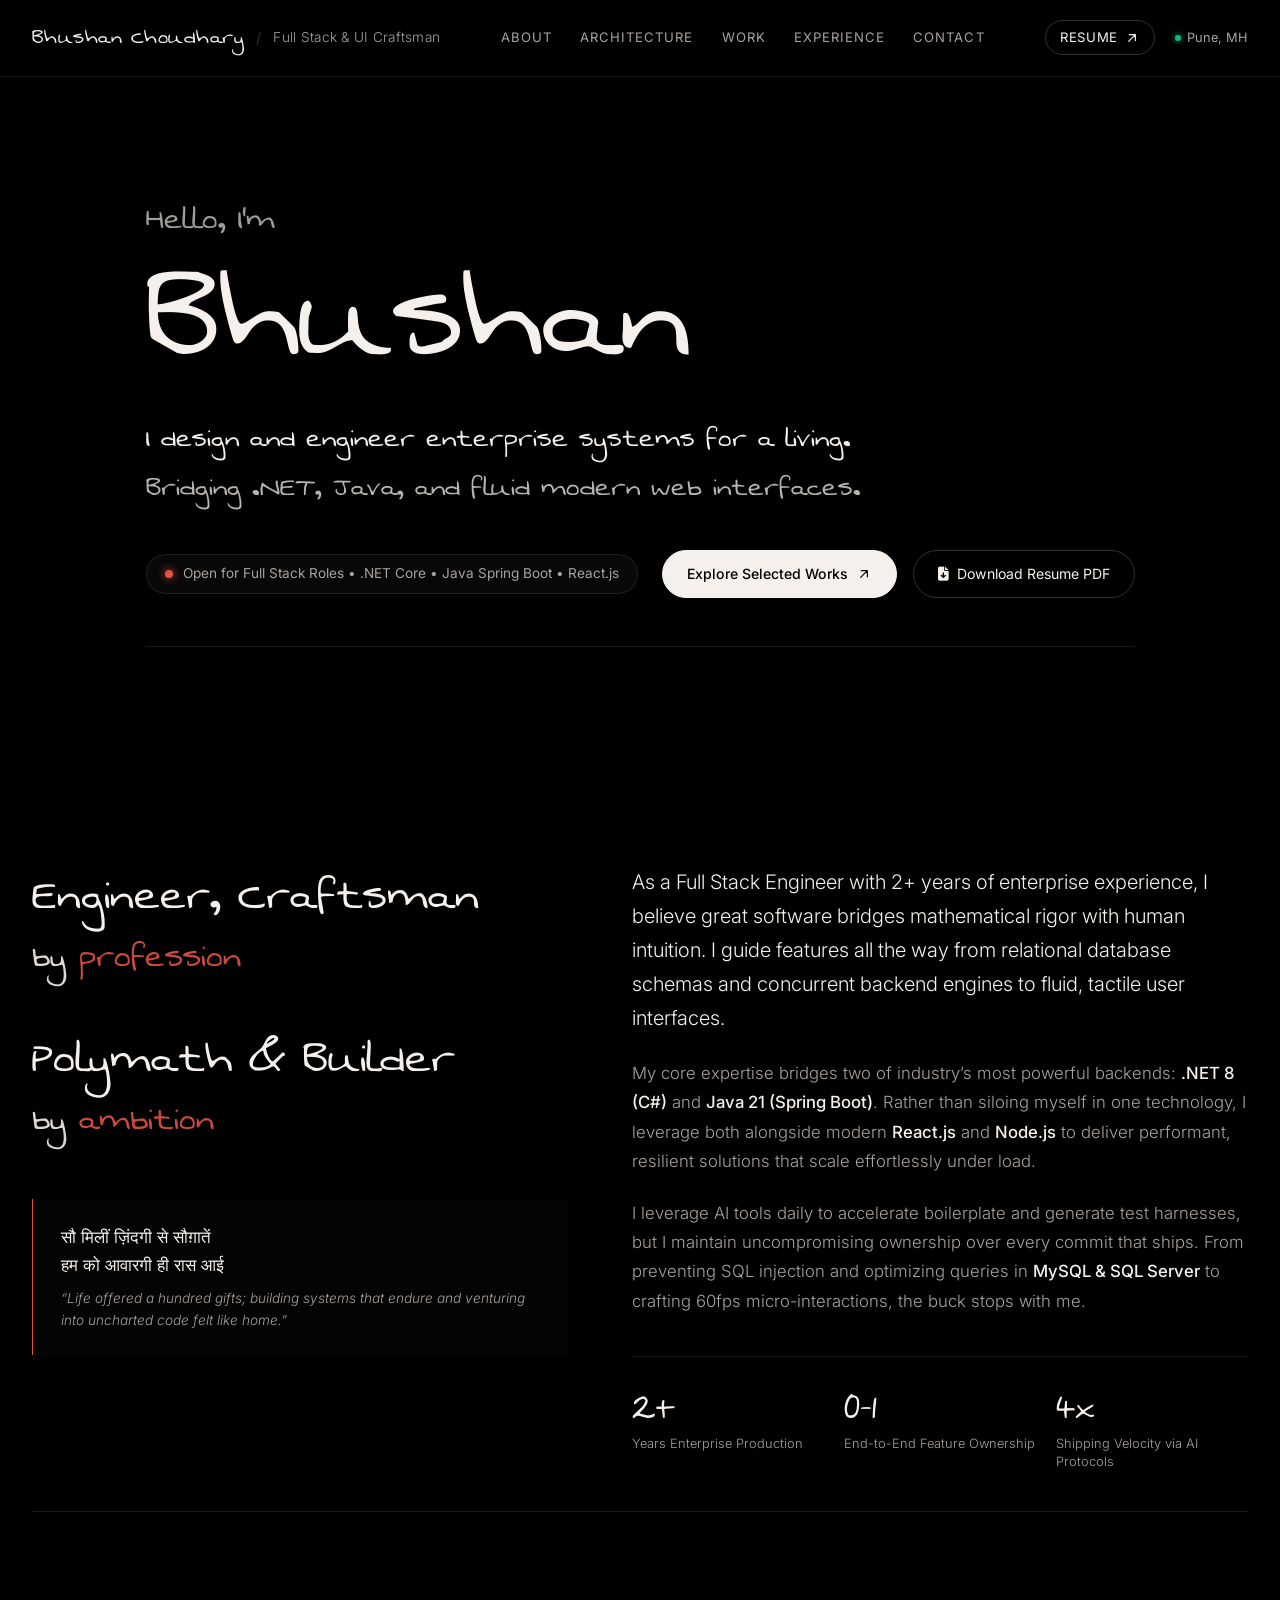
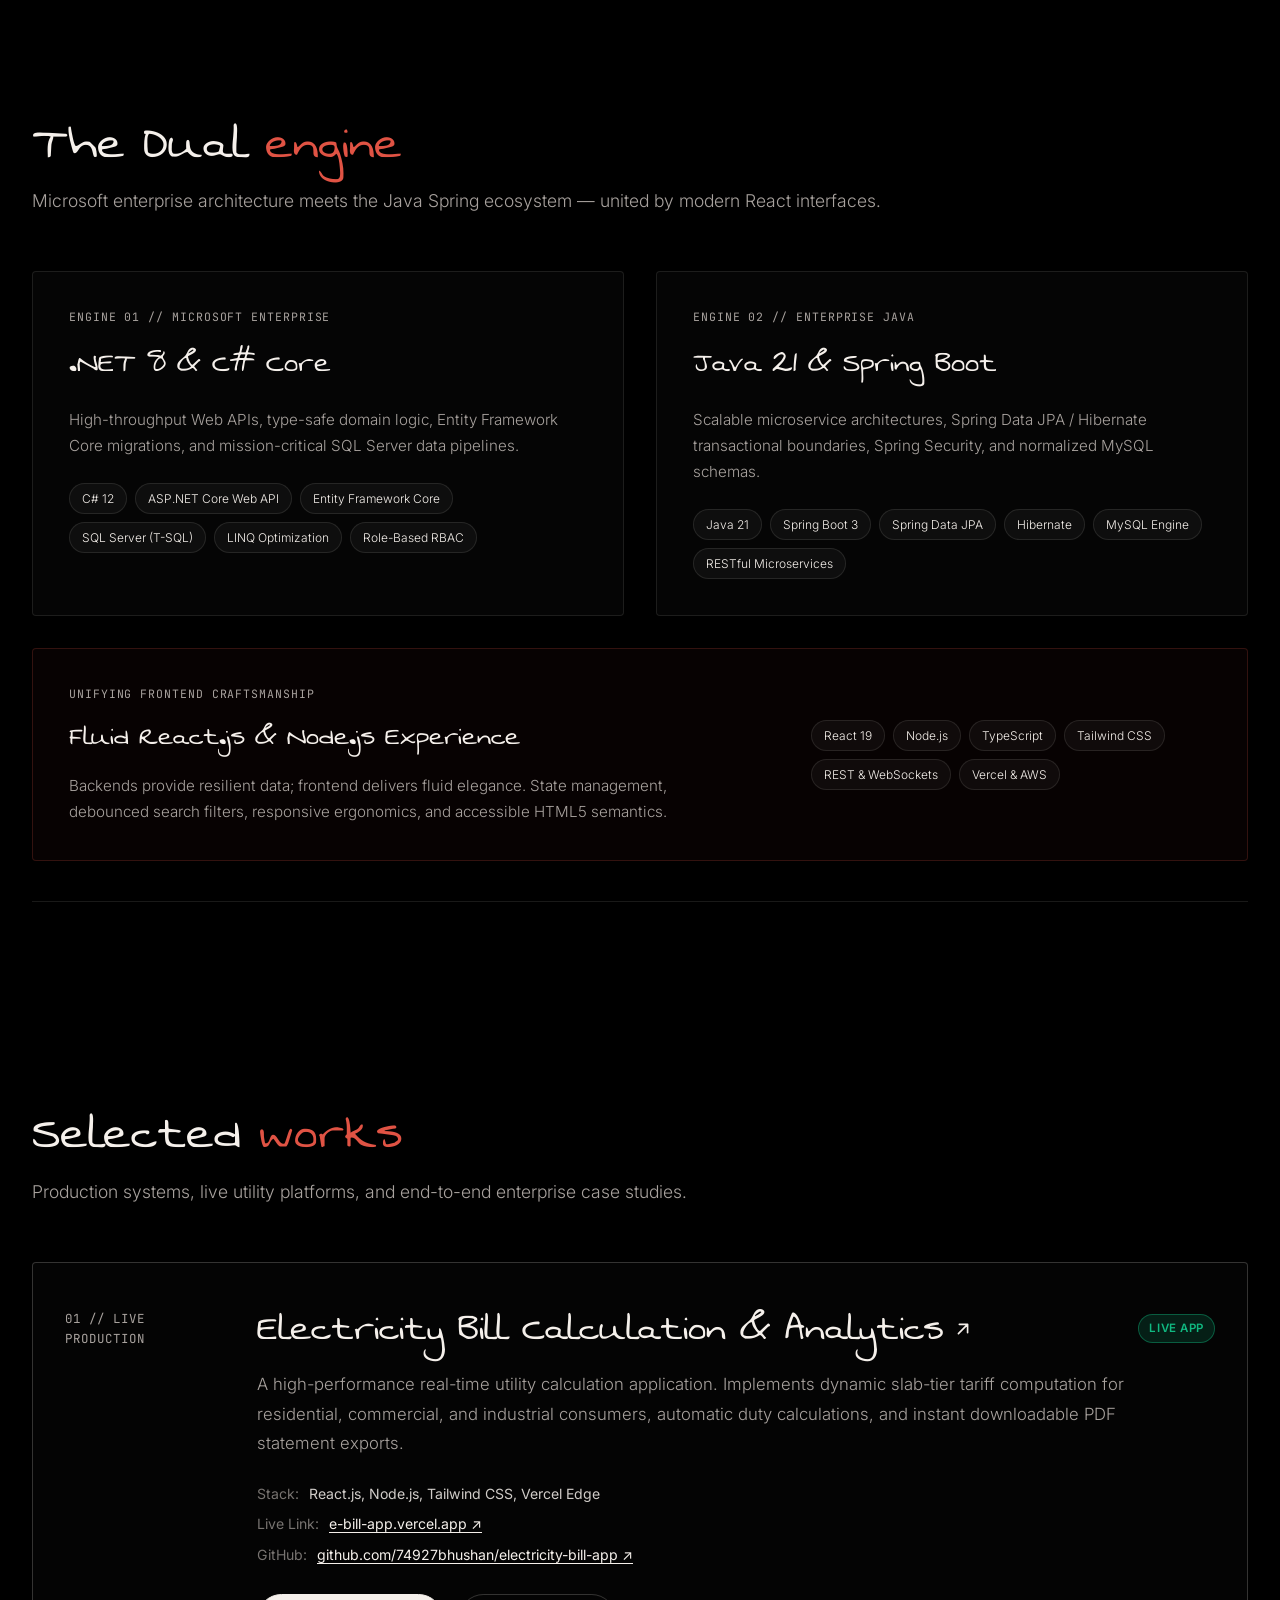
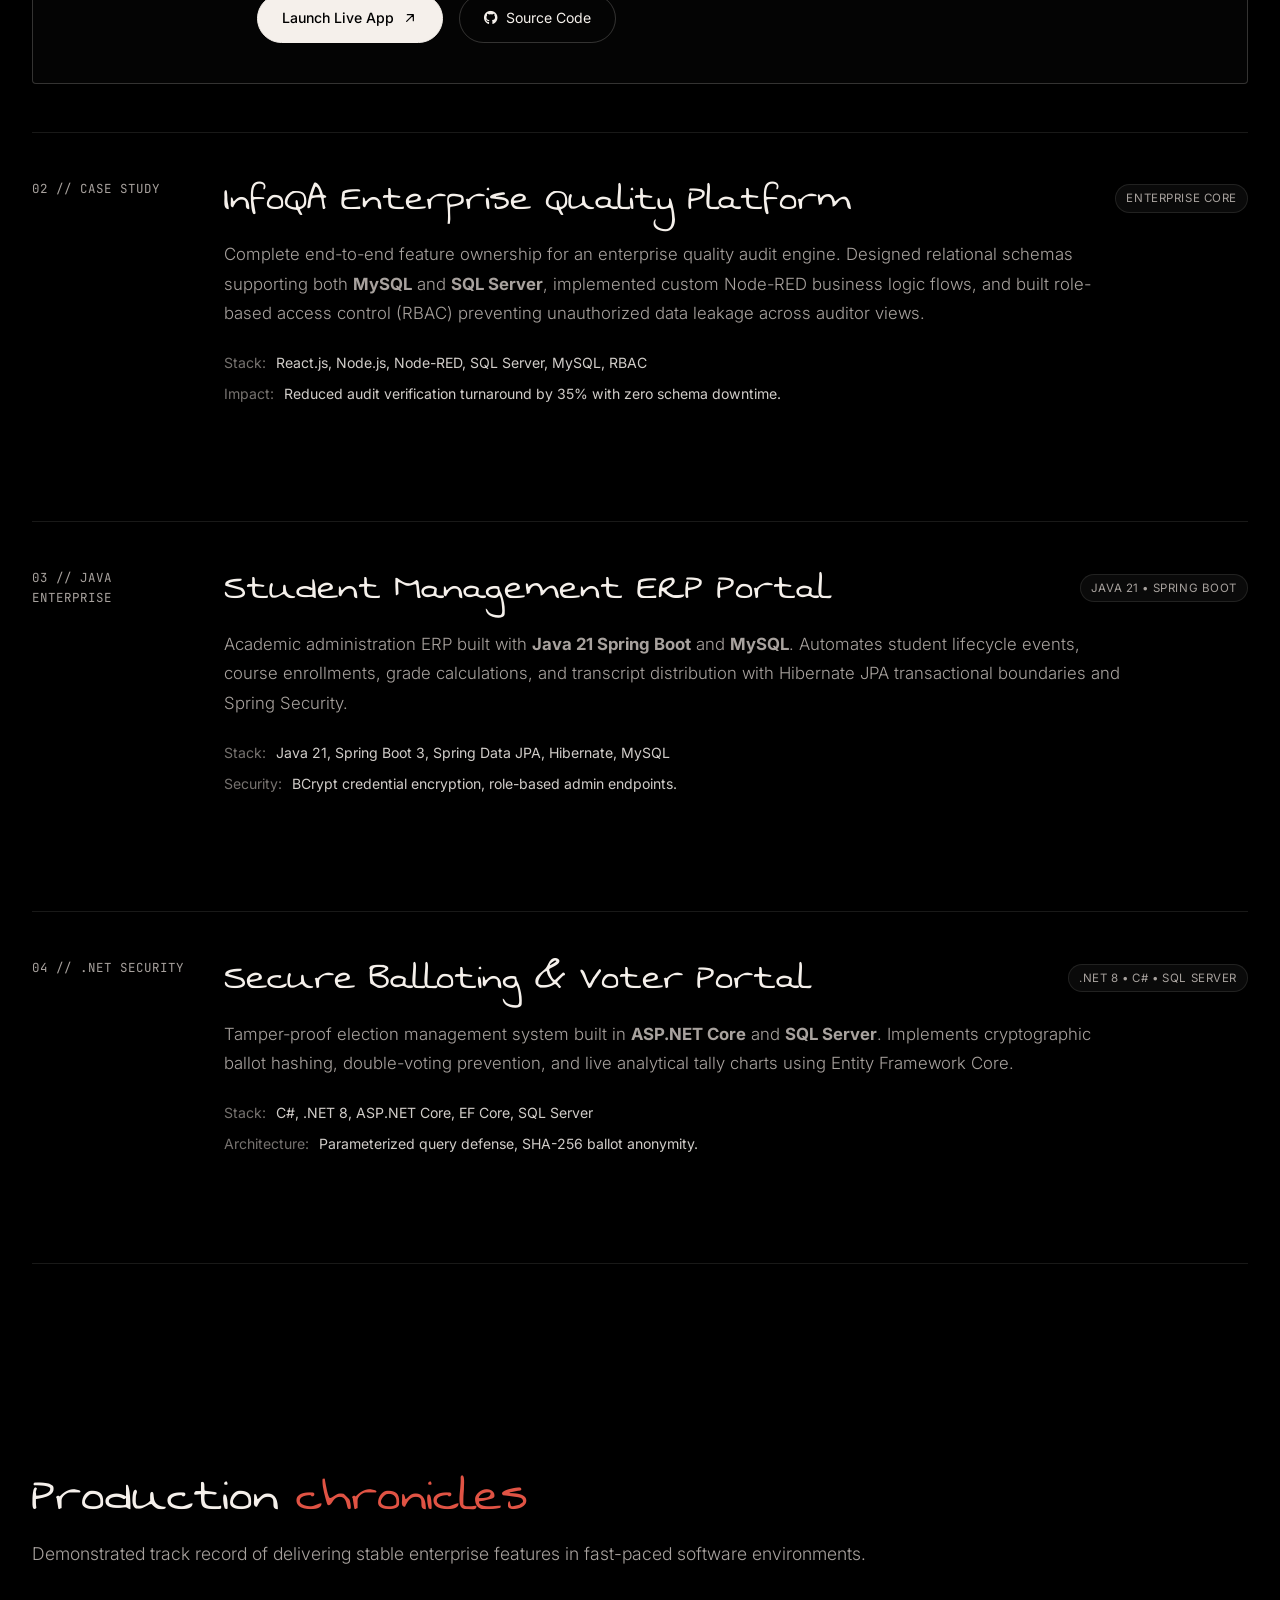
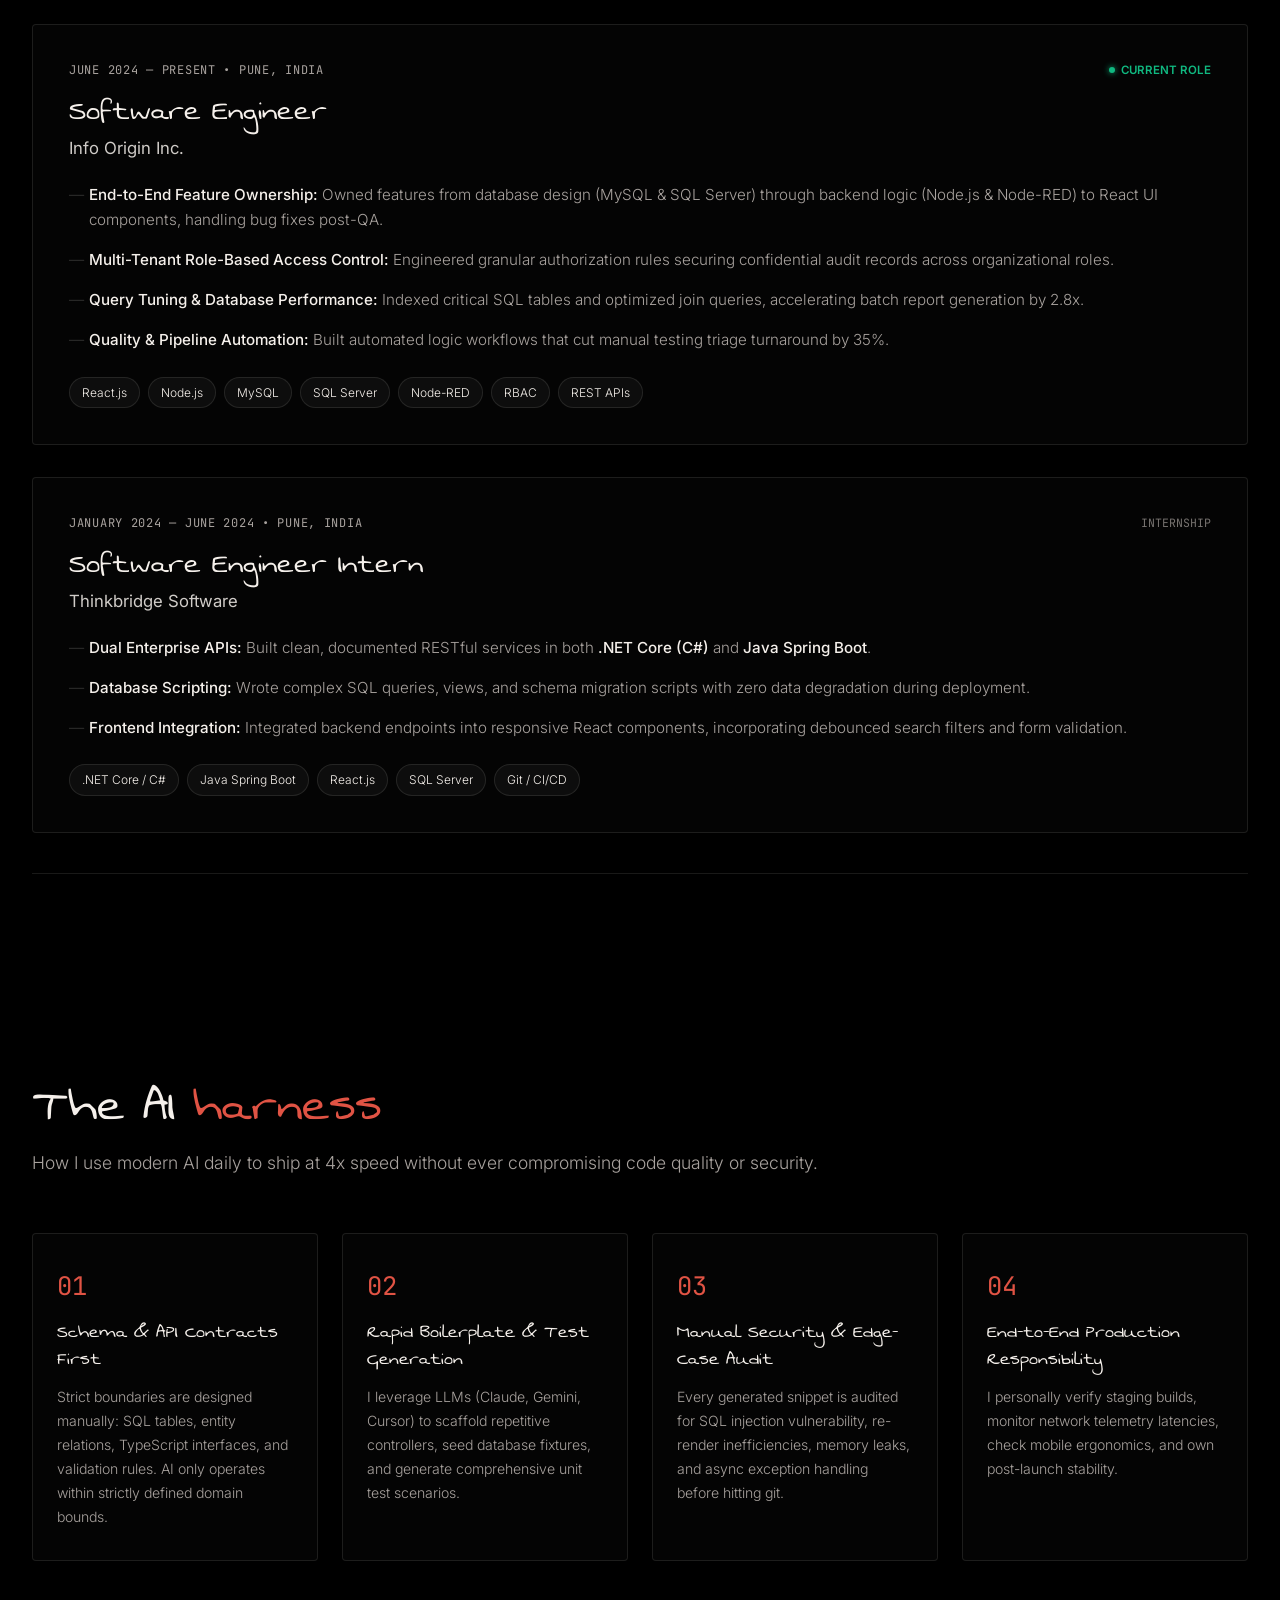
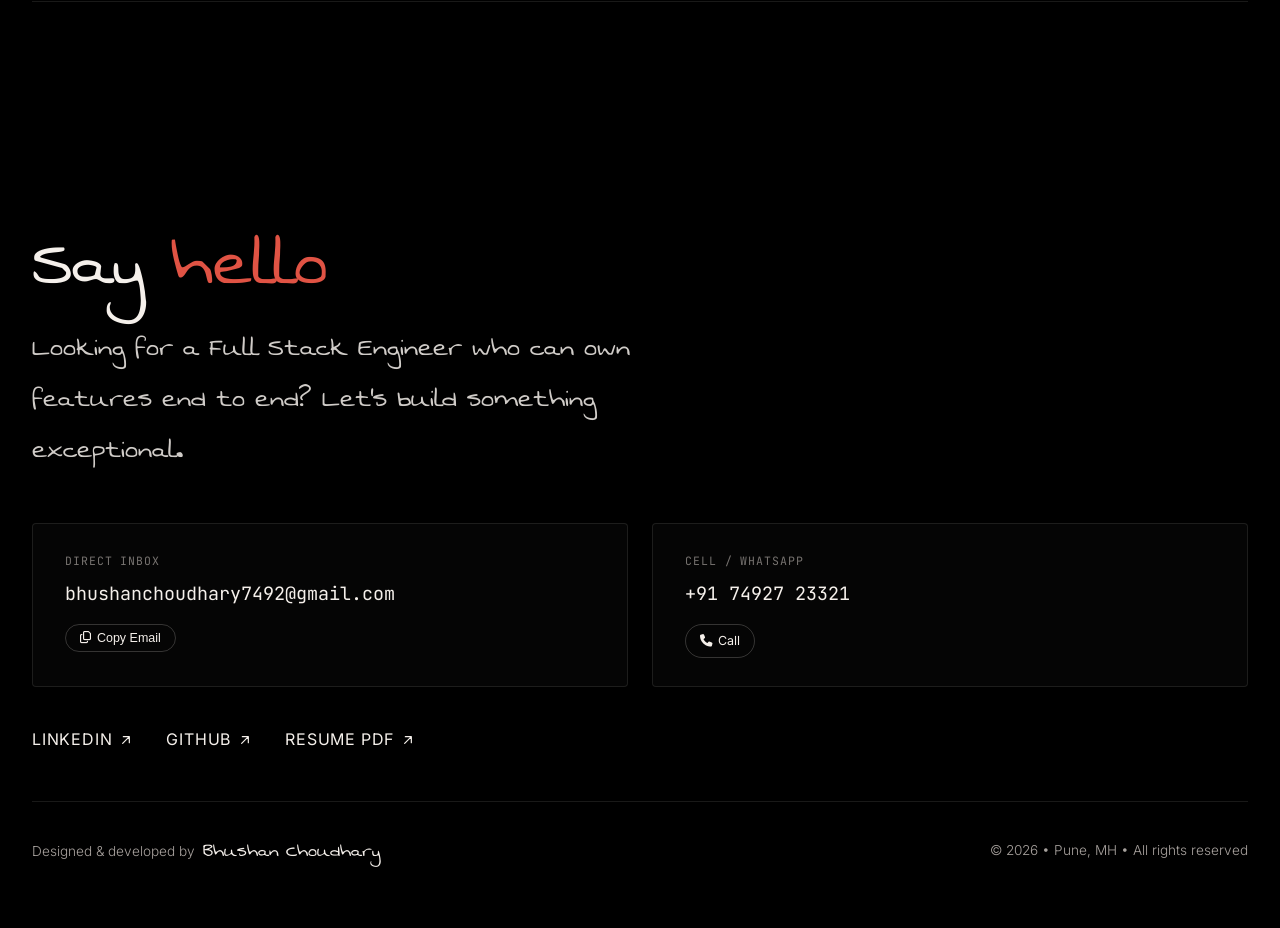
==== commit 729fafda: "Add custom BC monogram browser tab favicon in SVG format" ====
--- a/index.html
+++ b/index.html
@@ -11,6 +11,10 @@
     <meta name="author" content="Bhushan Choudhary">
     <meta name="theme-color" content="#000000">
     <title>Bhushan Choudhary | Full Stack Engineer &amp; UI Craftsman</title>
+
+    <!-- Browser Tab Favicon (BC Monogram) -->
+    <link rel="icon" type="image/svg+xml" href="favicon.svg">
+    <link rel="apple-touch-icon" href="favicon.svg">
 
     <!-- Google Fonts: Swanky and Moo Moo (Accent), Inter (Clean Editorial Body), JetBrains Mono (Code/Metrics) -->
     <link rel="preconnect" href="https://fonts.googleapis.com">
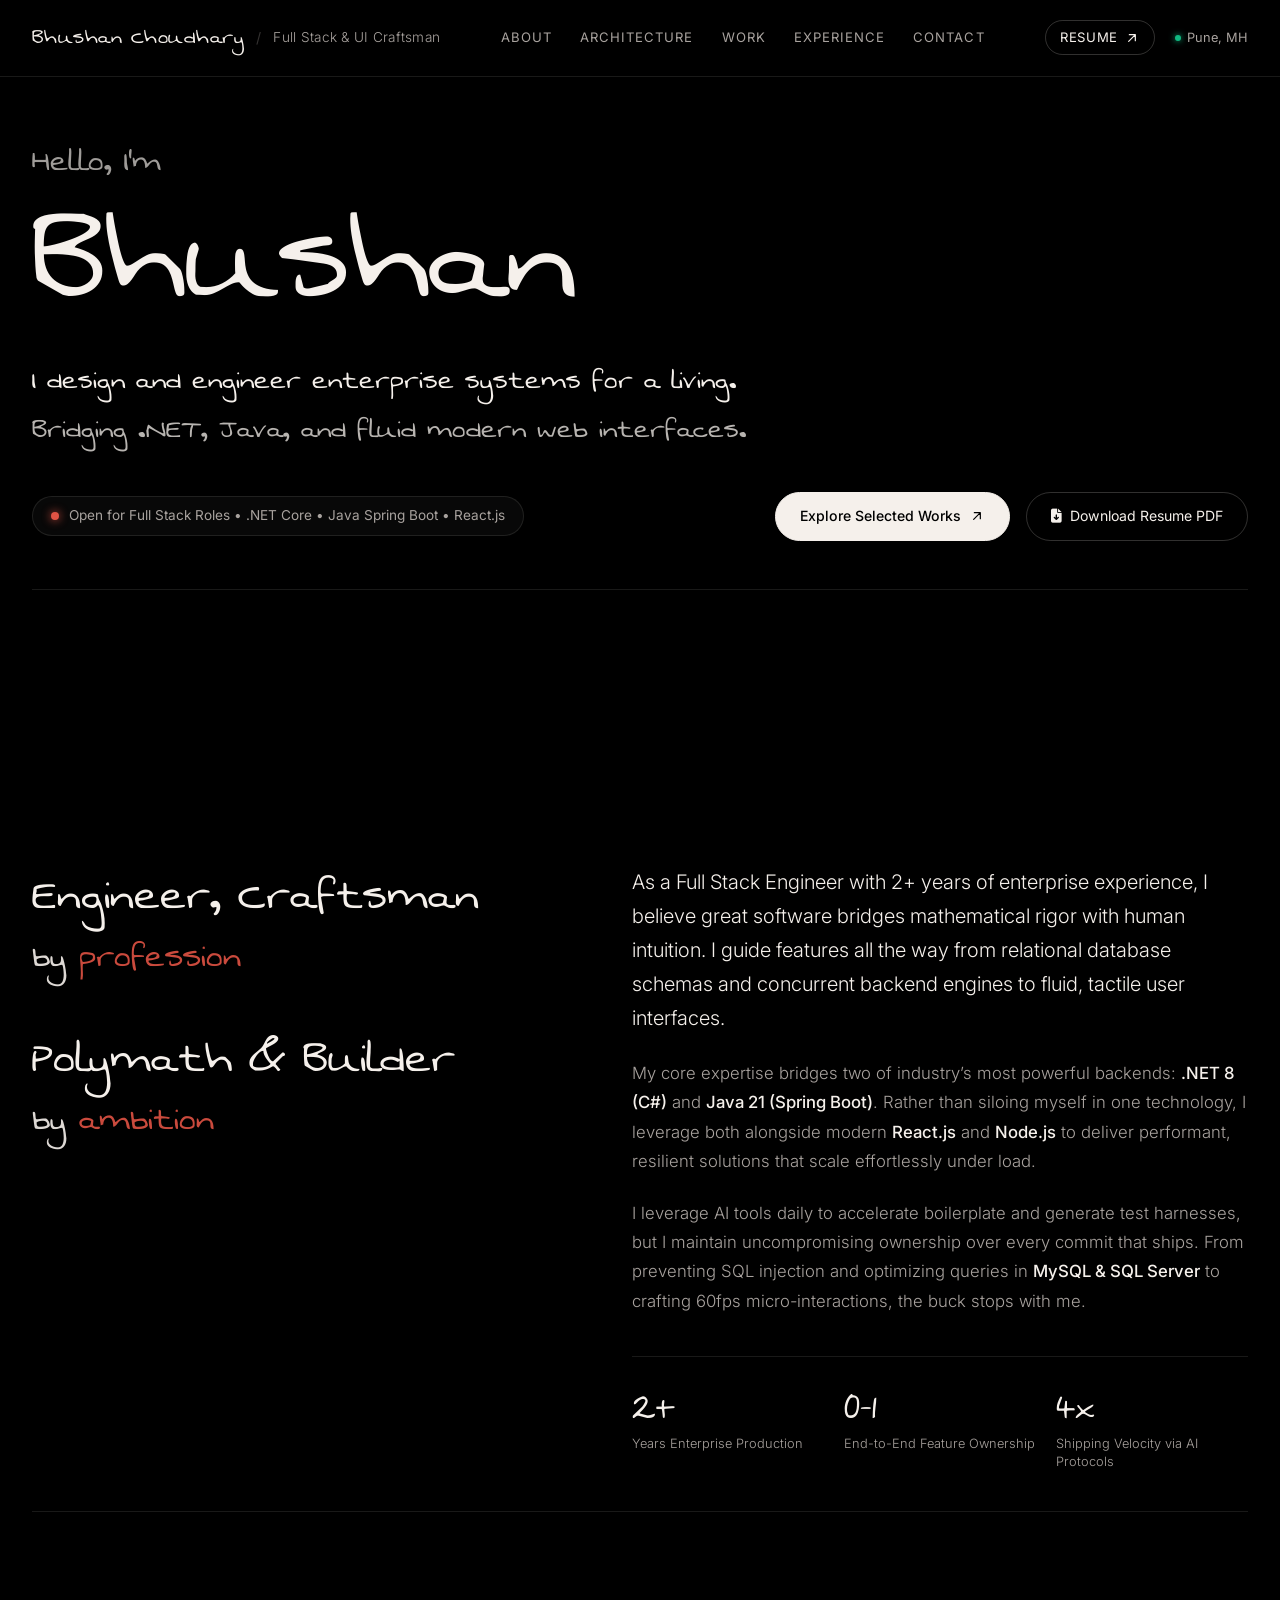
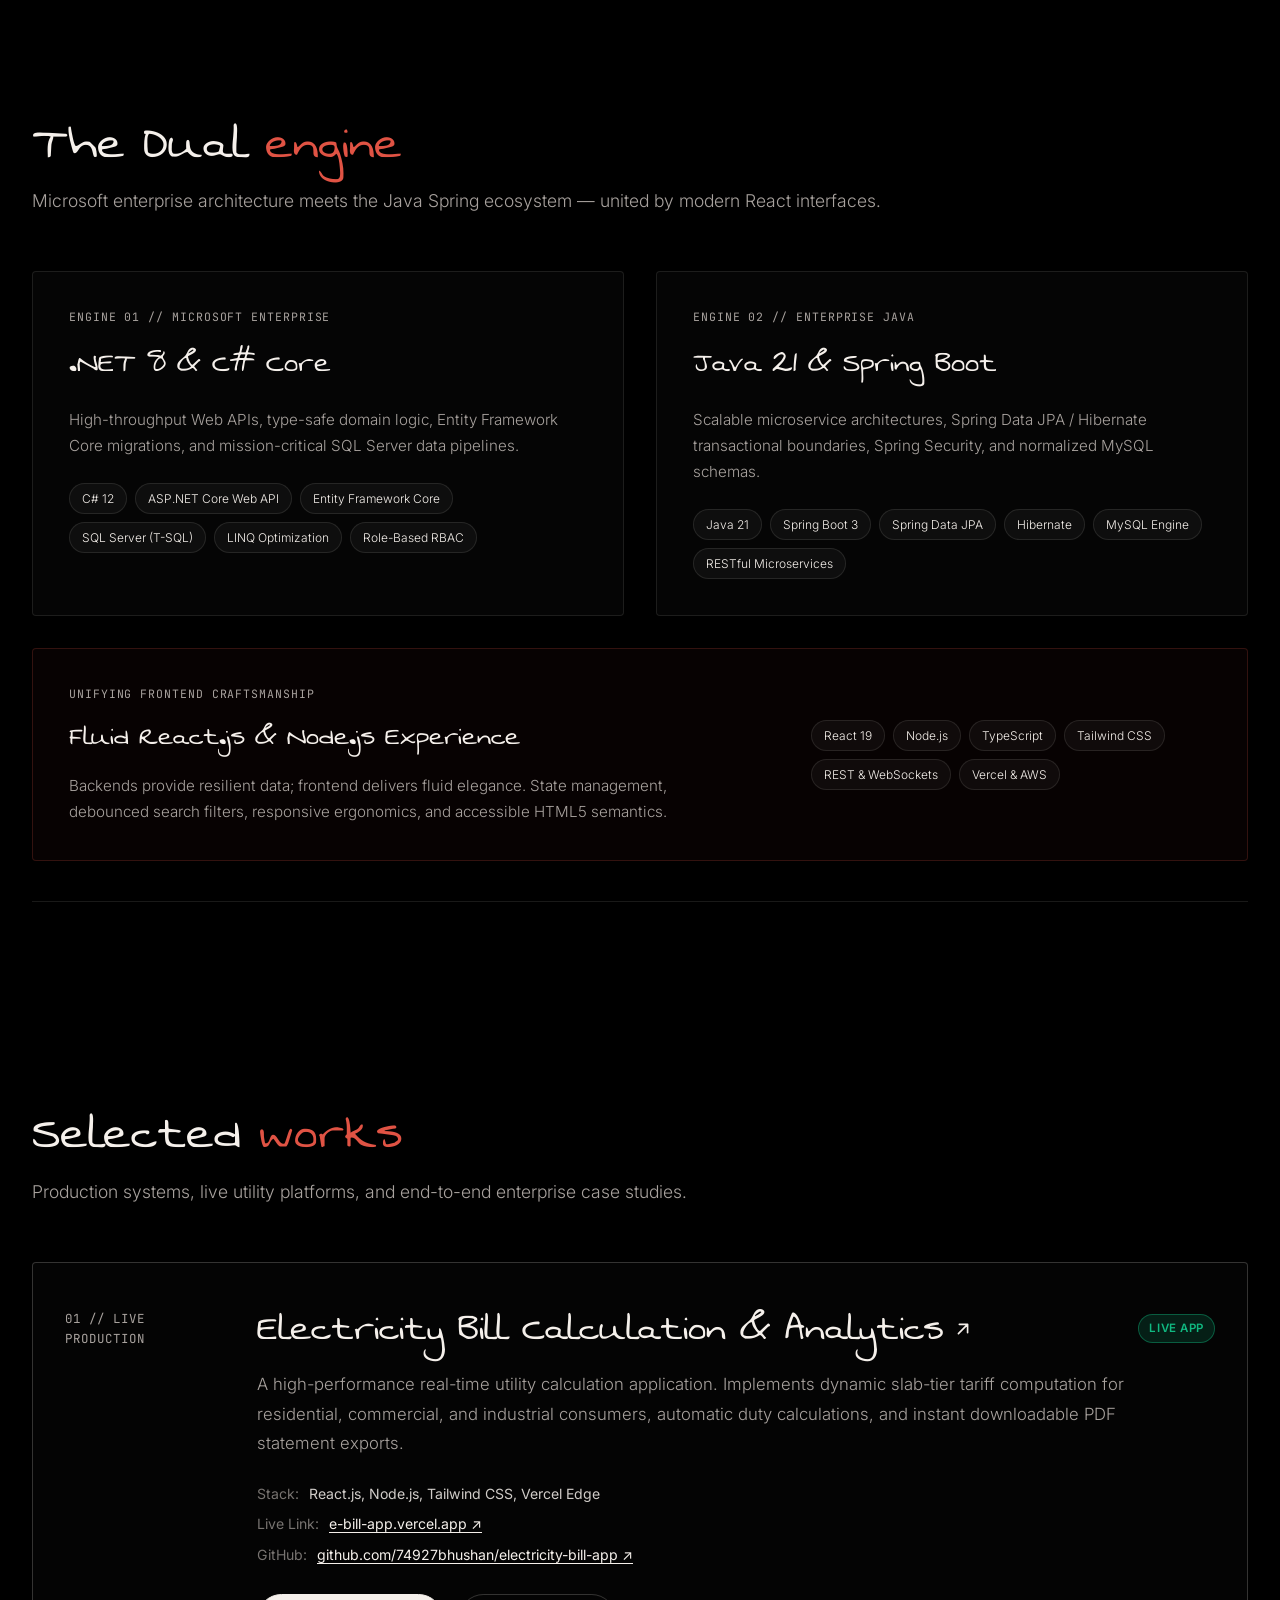
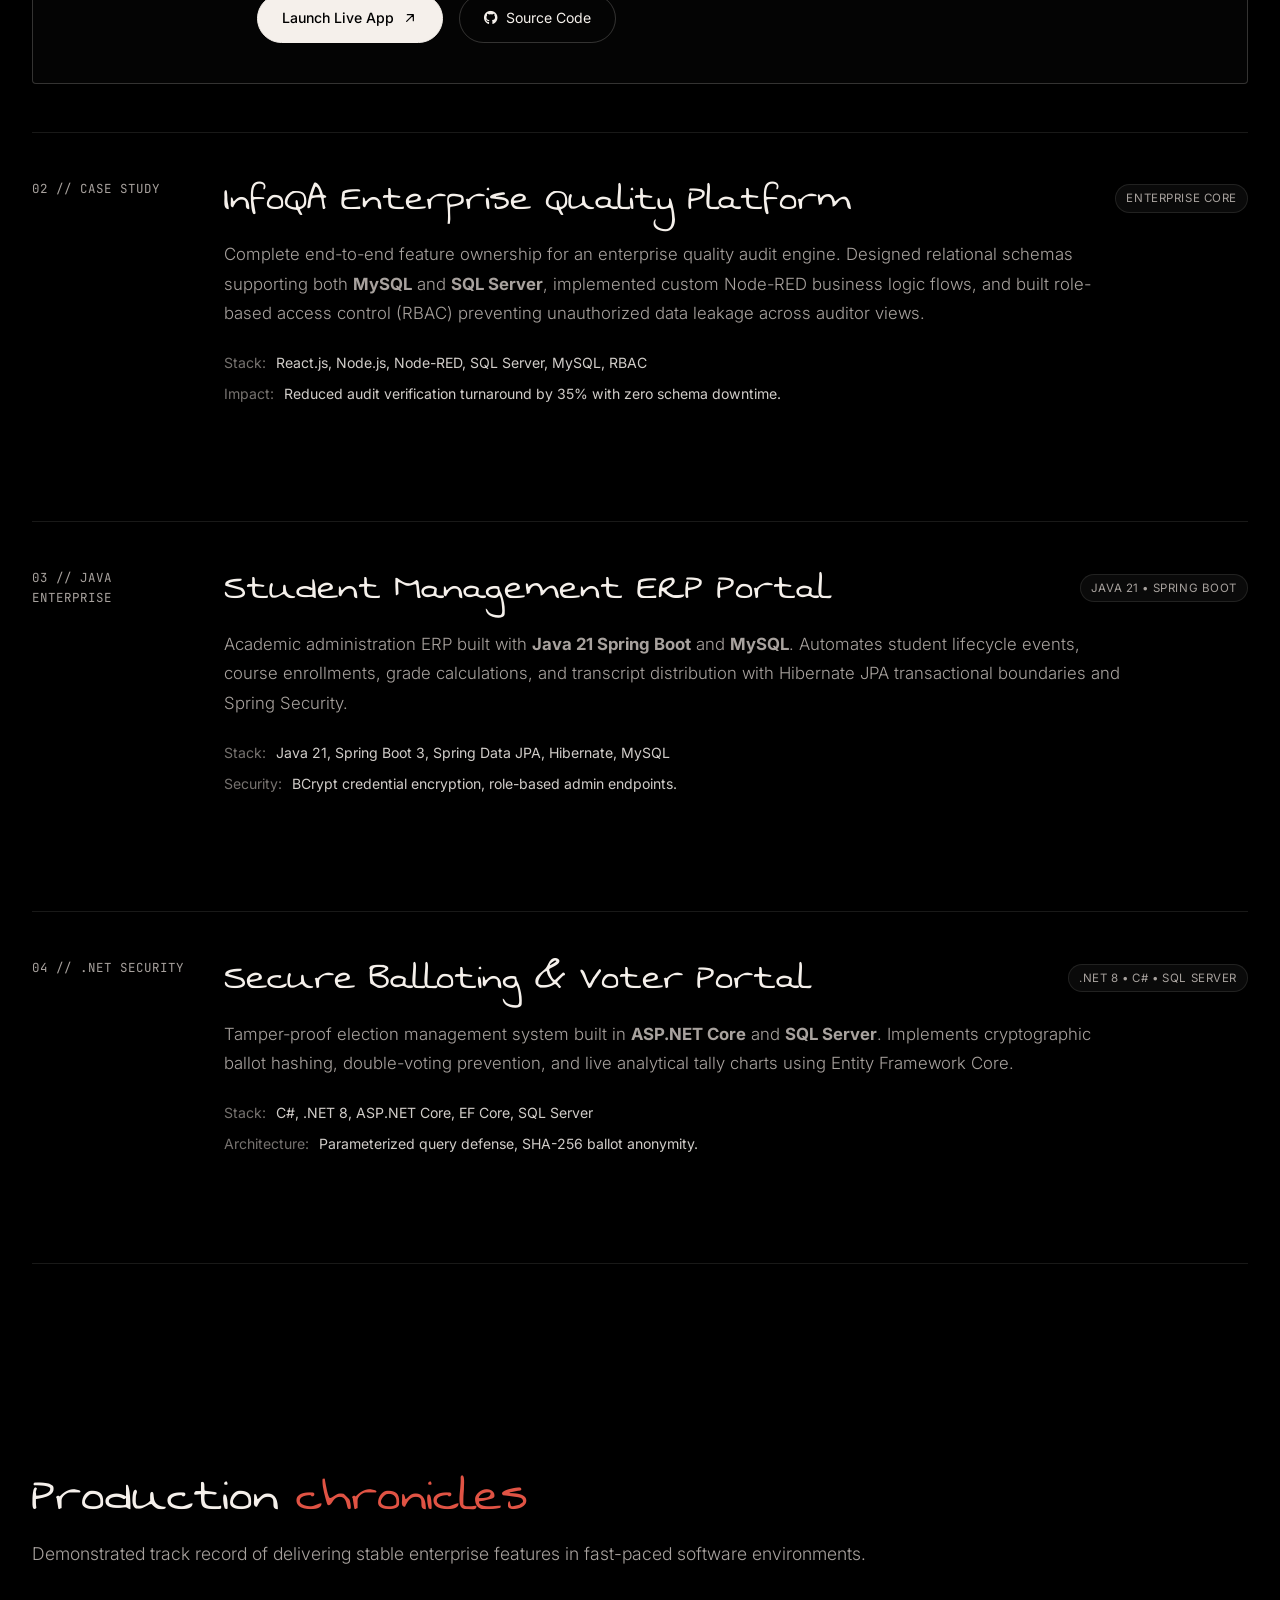
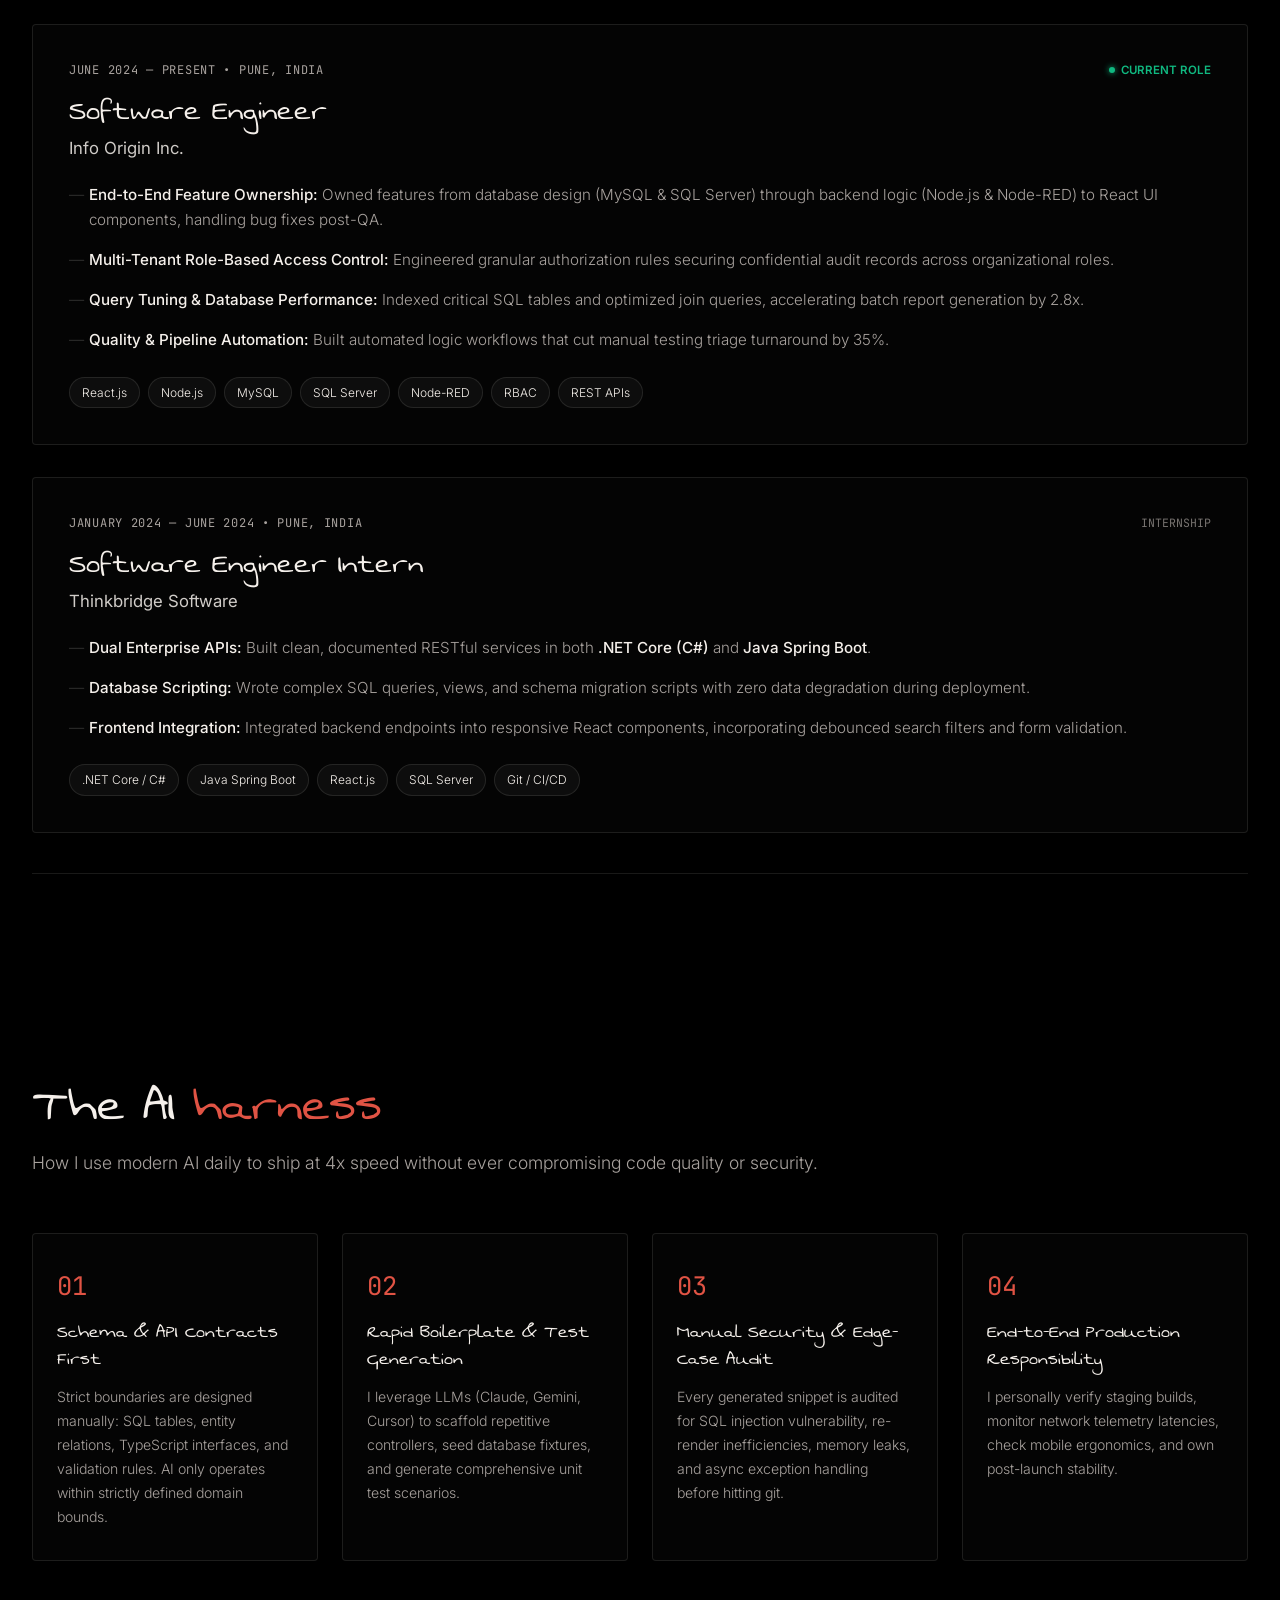
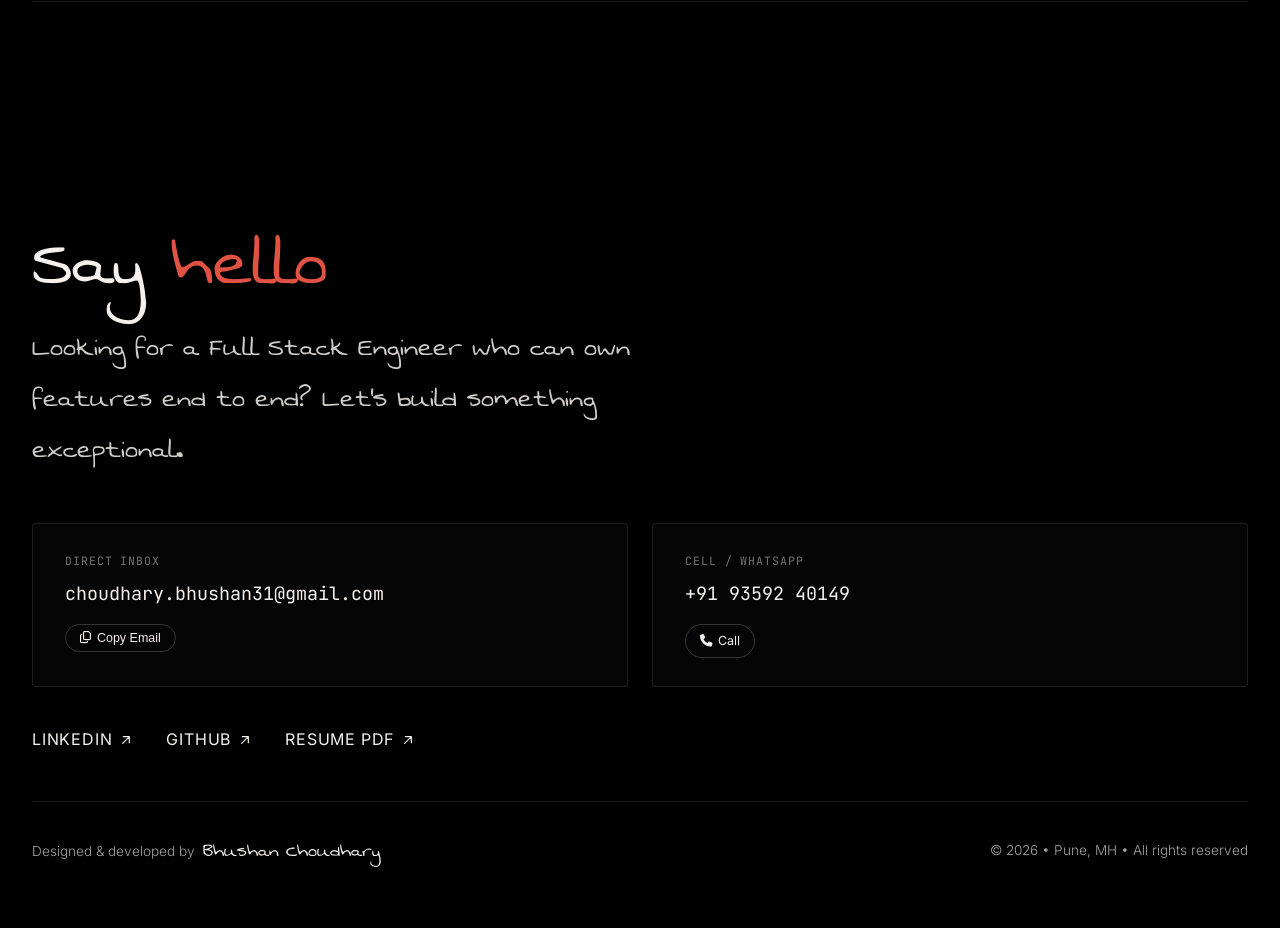
==== commit df0a6300: "Update contact to 9359240149 & choudhary.bhushan31@gmail.com, remove Hindi proverb, and synchronize " ====
--- a/index.html
+++ b/index.html
@@ -139,17 +139,6 @@
                             Polymath &amp; Builder<br>
                             <span class="about-sub-block">by <span class="text-coral">ambition</span></span>
                         </h2>
-
-                        <!-- Philosophical Bilingual Stanza -->
-                        <div class="quote-card">
-                            <p class="hindi-quote" lang="hi">
-                                सौ मिलीं ज़िंदगी से सौग़ातें<br>
-                                हम को आवारगी ही रास आई
-                            </p>
-                            <p class="english-translation">
-                                “Life offered a hundred gifts; building systems that endure and venturing into uncharted code felt like home.”
-                            </p>
-                        </div>
                     </div>
 
                     <div class="about-copy-col">
@@ -545,10 +534,10 @@
                 <div class="footer-channels">
                     <div class="channel-card">
                         <span class="channel-label font-mono">DIRECT INBOX</span>
-                        <a href="mailto:bhushanchoudhary7492@gmail.com" class="channel-main-link">
-                            bhushanchoudhary7492@gmail.com
+                        <a href="mailto:choudhary.bhushan31@gmail.com" class="channel-main-link">
+                            choudhary.bhushan31@gmail.com
                         </a>
-                        <button class="copy-action-btn" data-copy="bhushanchoudhary7492@gmail.com">
+                        <button class="copy-action-btn" data-copy="choudhary.bhushan31@gmail.com">
                             <i class="fa-regular fa-copy"></i>
                             <span>Copy Email</span>
                         </button>
@@ -556,10 +545,10 @@
 
                     <div class="channel-card">
                         <span class="channel-label font-mono">CELL / WHATSAPP</span>
-                        <a href="tel:+917492723321" class="channel-main-link">
-                            +91 74927 23321
+                        <a href="tel:+919359240149" class="channel-main-link">
+                            +91 93592 40149
                         </a>
-                        <a href="tel:+917492723321" class="channel-call-btn">
+                        <a href="tel:+919359240149" class="channel-call-btn">
                             <i class="fa-solid fa-phone"></i>
                             <span>Call</span>
                         </a>
--- a/style.css
+++ b/style.css
@@ -103,14 +103,14 @@
     display: flex;
     align-items: flex-start;
     justify-content: flex-start;
-    padding: 112px 32px 0;
-    transition: opacity 0.7s cubic-bezier(0.85, 0, 0.15, 1), transform 0.7s cubic-bezier(0.85, 0, 0.15, 1);
+    padding: 140px 32px 0;
+    transition: opacity 0.65s cubic-bezier(0.16, 1, 0.3, 1), transform 0.65s cubic-bezier(0.16, 1, 0.3, 1);
 }
 
 .home-loader.loader-complete {
     opacity: 0;
     pointer-events: none;
-    transform: translateY(-8px);
+    transform: translateY(-12px);
 }
 
 .home-loader__inner {
@@ -122,28 +122,28 @@
 .loader-content {
     display: flex;
     flex-direction: column;
-    max-width: 600px;
+    max-width: 800px;
 }
 
 .loader-greeting {
-    font-size: clamp(2rem, 4vw, 3.2rem);
+    font-size: clamp(2.2rem, 5vw, 3.8rem);
     line-height: 1.1;
     color: var(--color-sand);
-    margin-bottom: 8px;
+    margin-bottom: 24px;
 }
 
 .greeting-pre {
-    opacity: 0.6;
+    opacity: 0.65;
     display: block;
-    font-size: clamp(1.4rem, 2.5vw, 2rem);
+    font-size: clamp(1.6rem, 3vw, 2.4rem);
 }
 
 .loader-name {
     display: block;
-    font-size: clamp(4.5rem, 11vw, 8.5rem);
+    font-size: clamp(5rem, 13vw, 10rem);
     line-height: 0.95;
     color: var(--color-sand);
-    margin-top: 4px;
+    letter-spacing: -0.01em;
 }
 
 .loader-bar-wrap {
@@ -152,6 +152,13 @@
     gap: 18px;
     margin-top: 24px;
     max-width: 440px;
+    transition: opacity 0.3s ease, transform 0.3s ease;
+}
+
+.loader-bar-wrap.bar-fade {
+    opacity: 0;
+    transform: translateY(6px);
+    pointer-events: none;
 }
 
 .loading-line {
@@ -178,6 +185,45 @@
     color: var(--color-muted-beige-70);
     font-variant-numeric: tabular-nums;
     min-width: 40px;
+}
+
+/* ─── State Transitions (While Loading vs Loaded) ─── */
+body.is-loading .site-header {
+    transform: translateY(-100%);
+    opacity: 0;
+    pointer-events: none;
+}
+
+body.is-loading .hero-intro,
+body.is-loading .hero-meta-row,
+body.is-loading .hero-divider-line {
+    opacity: 0;
+    transform: translateY(28px);
+}
+
+body.is-loaded .site-header {
+    transform: translateY(0);
+    opacity: 1;
+    transition: transform 0.8s cubic-bezier(0.16, 1, 0.3, 1), opacity 0.8s ease;
+}
+
+body.is-loaded .hero-intro {
+    opacity: 1;
+    transform: translateY(0);
+    transition: opacity 0.85s cubic-bezier(0.16, 1, 0.3, 1) 0.12s, transform 0.85s cubic-bezier(0.16, 1, 0.3, 1) 0.12s;
+}
+
+body.is-loaded .hero-meta-row {
+    opacity: 1;
+    transform: translateY(0);
+    transition: opacity 0.85s cubic-bezier(0.16, 1, 0.3, 1) 0.25s, transform 0.85s cubic-bezier(0.16, 1, 0.3, 1) 0.25s;
+}
+
+body.is-loaded .hero-divider-line {
+    opacity: 1;
+    transform: scaleX(1);
+    transform-origin: left;
+    transition: opacity 0.8s ease 0.38s, transform 0.8s cubic-bezier(0.16, 1, 0.3, 1) 0.38s;
 }
 
 /* ==========================================================================
@@ -361,11 +407,9 @@
    SECTION 01: HERO GREETING
    ========================================================================== */
 .section-hero {
-    padding-top: 160px;
+    padding-top: 140px;
     padding-bottom: 80px;
     min-height: 85vh;
-    display: flex;
-    align-items: center;
 }
 
 .hero-greeting-block {
@@ -1159,7 +1203,7 @@
     }
 
     .home-loader {
-        padding: 80px 20px 0;
+        padding: 100px 20px 0;
     }
 
     .header-container {
@@ -1175,7 +1219,7 @@
     }
 
     .section-hero {
-        padding-top: 130px;
+        padding-top: 100px;
         padding-bottom: 50px;
     }
 
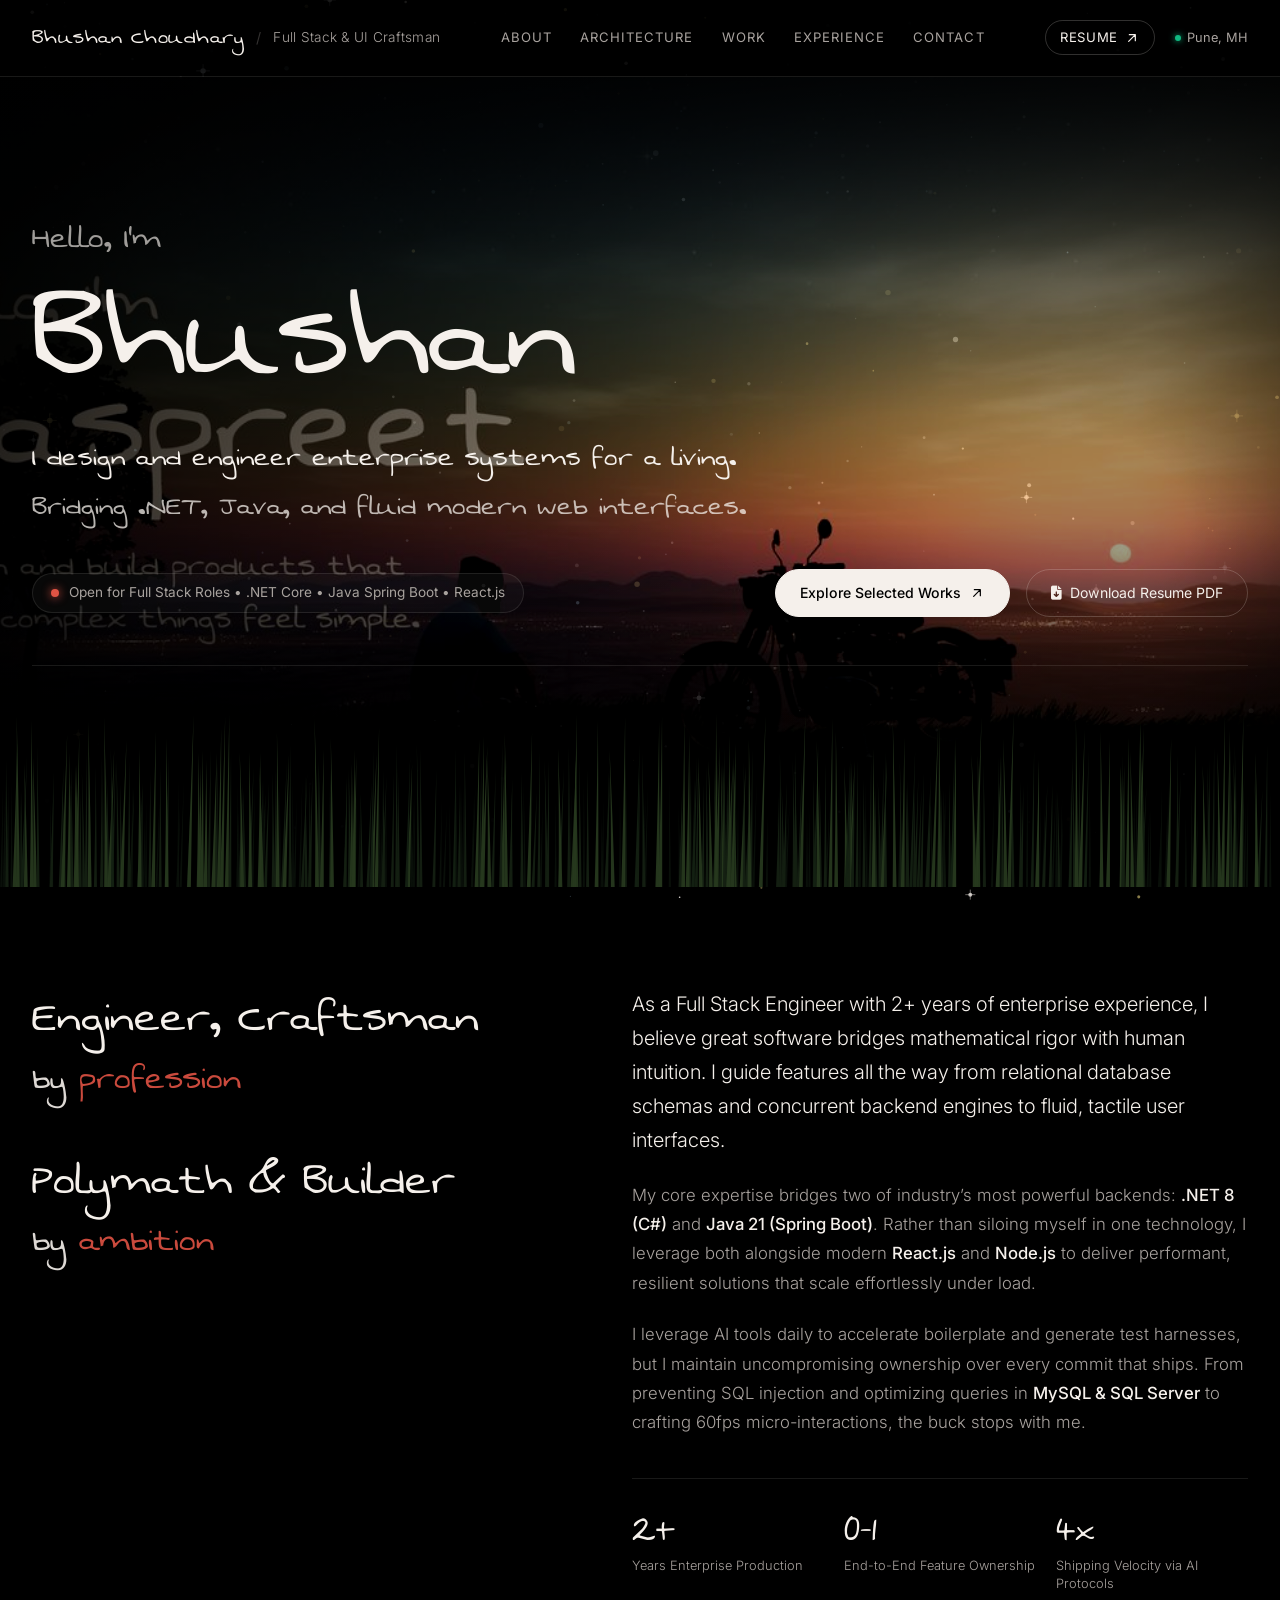
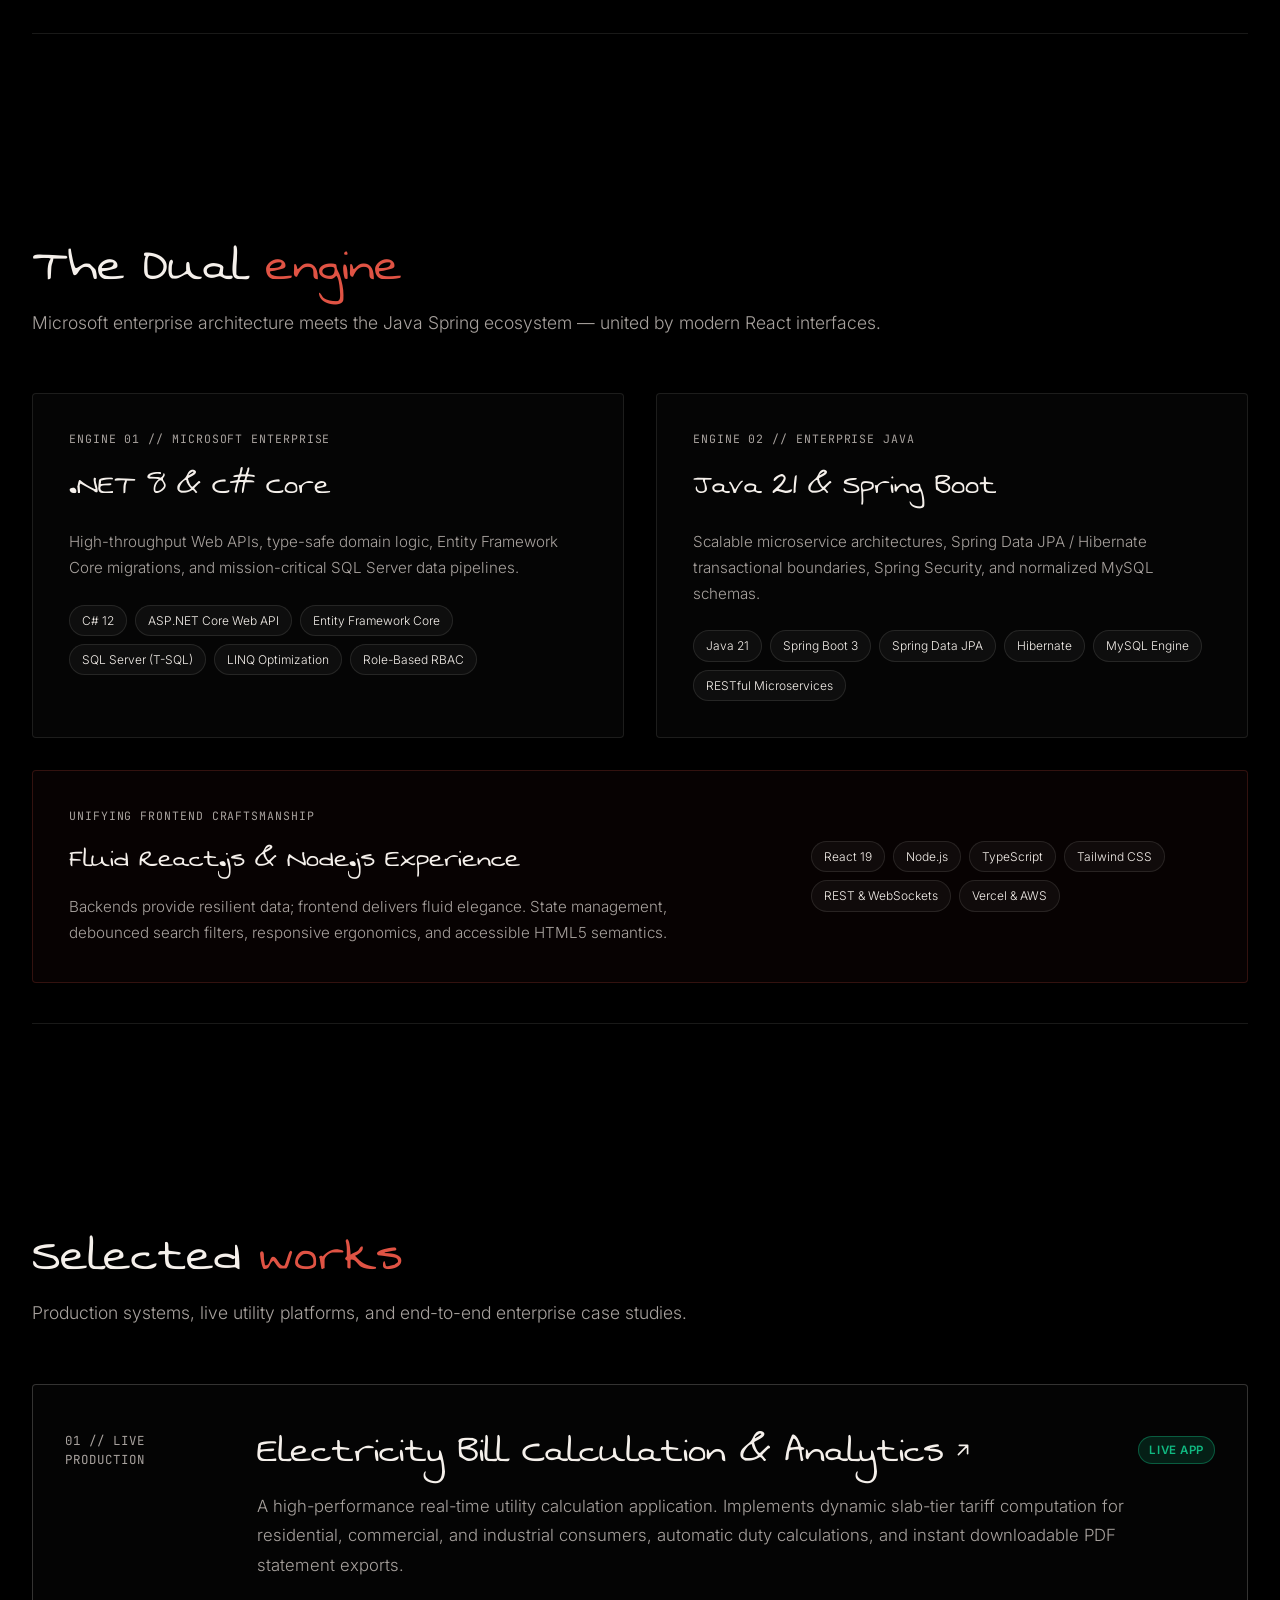
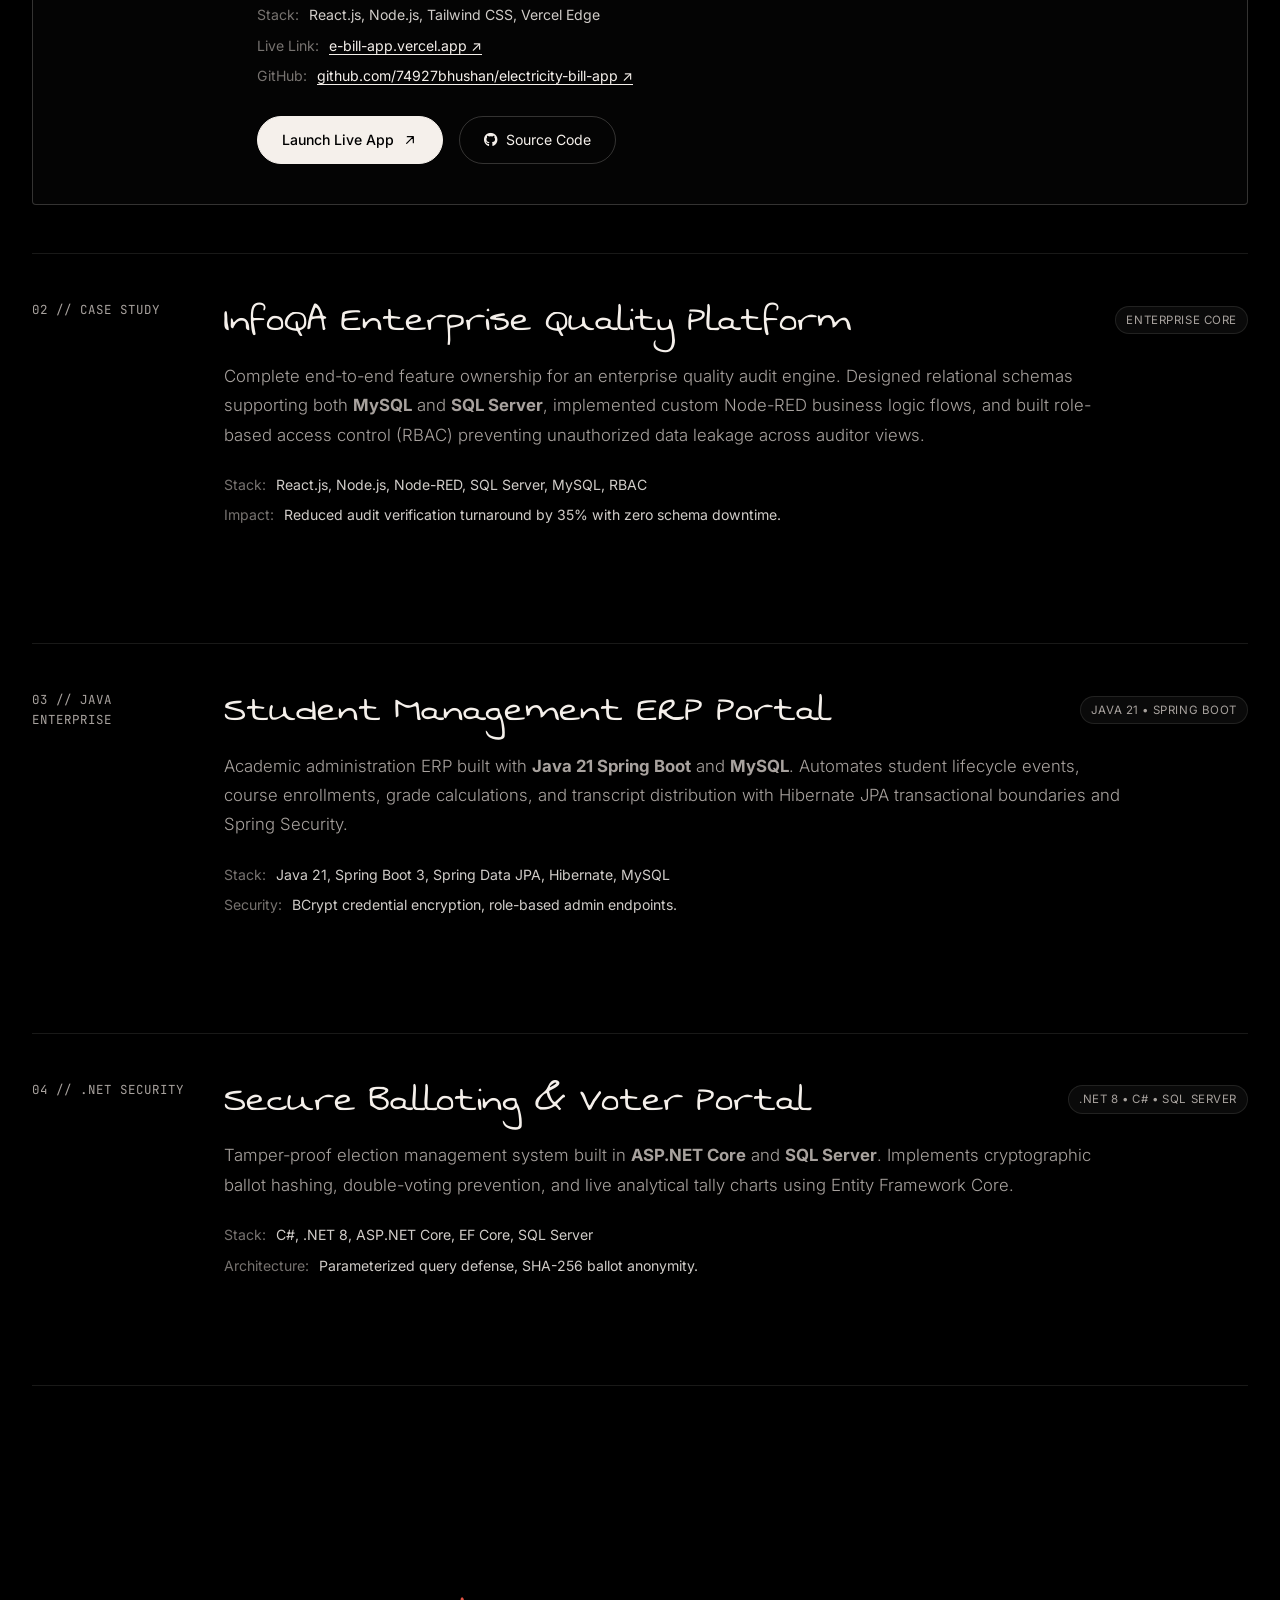
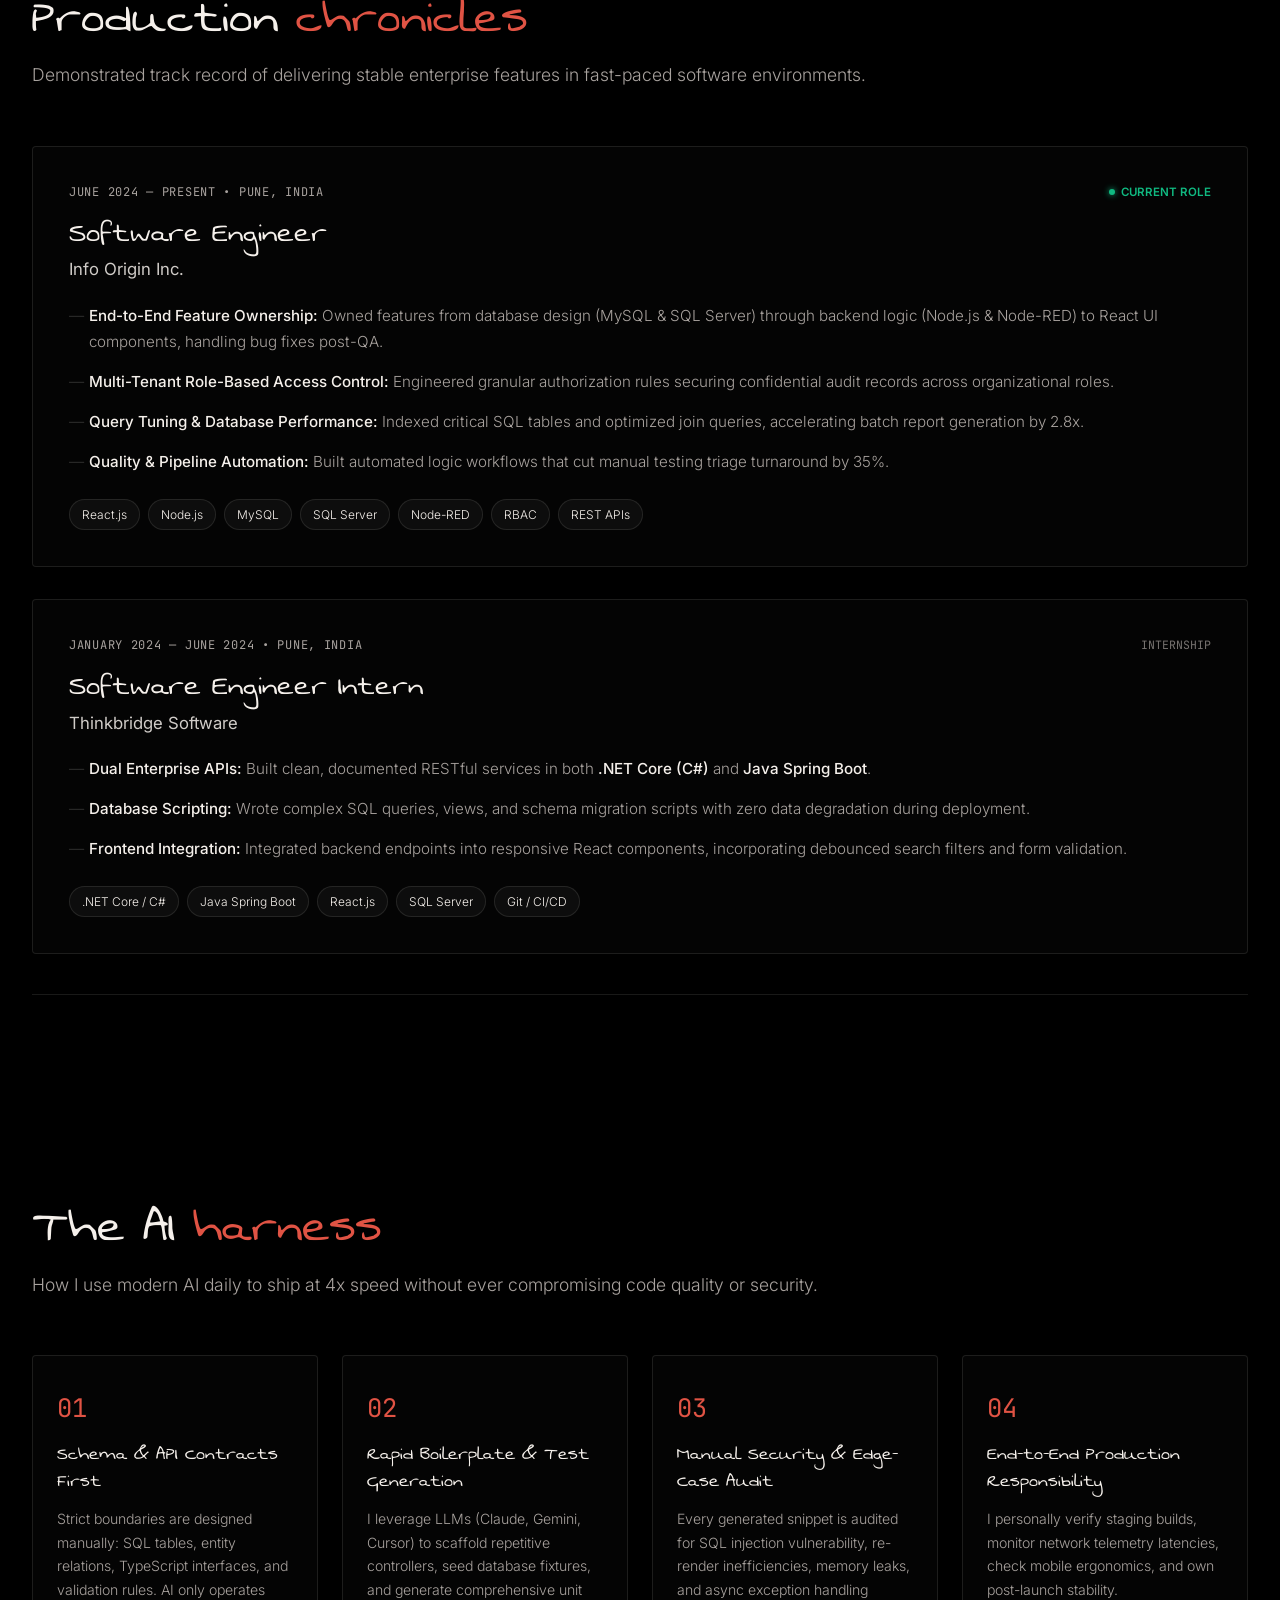
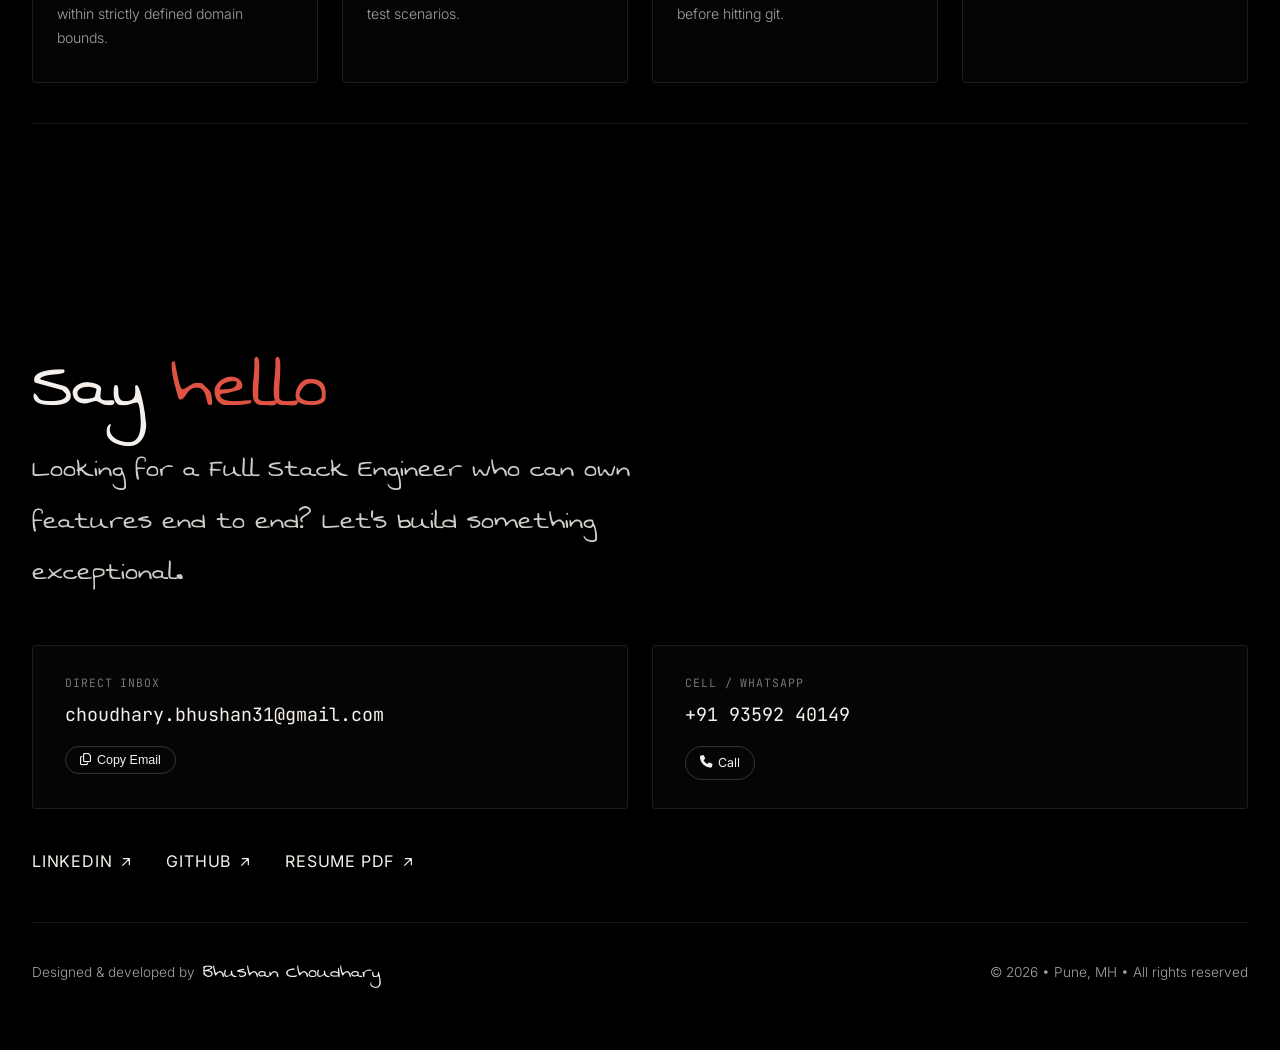
==== commit 548c16e7: "Implement live moving grass wind simulation and cosmic sky stars scroll parallax transition" ====
--- a/index.html
+++ b/index.html
@@ -46,6 +46,9 @@
         </div>
     </div>
 
+    <!-- ── INFINITE SKY & STARS CANVAS (PANNING UPWARDS ON SCROLL) ── -->
+    <canvas id="skyCanvas" class="sky-canvas" aria-hidden="true"></canvas>
+
     <!-- ── SITE HEADER ── -->
     <header class="site-header" id="siteHeader">
         <div class="header-container">
@@ -83,10 +86,19 @@
     <main class="page-main">
 
         <!-- ══════════════════════════════════════════════════════════════════
-             HERO SECTION (THE GREETING)
+             HERO SECTION (THE GREETING & MOVING GRASS HILLTOP)
         ══════════════════════════════════════════════════════════════════ -->
         <section id="hero" class="section-hero">
-            <div class="content-wrapper">
+            <!-- Sunset Hilltop Backdrop & Real-Time Moving Grass -->
+            <div class="hero-scenery-backdrop" id="heroBackdrop">
+                <div class="scenery-image-wrap">
+                    <img src="assets/sunset-hilltop.jpg" alt="Hilltop Sunset Landscape" class="scenery-img">
+                    <div class="scenery-overlay-vignette"></div>
+                </div>
+                <canvas id="grassCanvas" class="grass-canvas"></canvas>
+            </div>
+
+            <div class="content-wrapper hero-content-relative">
                 <div class="hero-greeting-block">
                     <h1 class="hero-title font-accent">
                         <span class="hero-pre">Hello, I'm</span>
--- a/style.css
+++ b/style.css
@@ -404,12 +404,78 @@
 }
 
 /* ==========================================================================
-   SECTION 01: HERO GREETING
+   INFINITE COSMIC SKY & STARS CANVAS (PANNING UPWARDS ON SCROLL)
+   ========================================================================== */
+.sky-canvas {
+    position: fixed;
+    inset: 0;
+    width: 100vw;
+    height: 100vh;
+    z-index: 0;
+    pointer-events: none;
+    background-color: var(--color-black);
+}
+
+.page-main, .site-header {
+    position: relative;
+    z-index: 10;
+}
+
+/* ==========================================================================
+   SECTION 01: HERO GREETING & MOVING GRASS HILLTOP
    ========================================================================== */
 .section-hero {
+    position: relative;
     padding-top: 140px;
     padding-bottom: 80px;
-    min-height: 85vh;
+    min-height: 90vh;
+    overflow: hidden;
+}
+
+.hero-scenery-backdrop {
+    position: absolute;
+    inset: 0;
+    z-index: 1;
+    pointer-events: none;
+    will-change: transform, opacity;
+}
+
+.scenery-image-wrap {
+    position: absolute;
+    inset: 0;
+    width: 100%;
+    height: 100%;
+}
+
+.scenery-img {
+    width: 100%;
+    height: 100%;
+    object-fit: cover;
+    object-position: center bottom;
+    opacity: 0.65;
+    filter: contrast(1.1) saturate(1.15);
+}
+
+.scenery-overlay-vignette {
+    position: absolute;
+    inset: 0;
+    background: radial-gradient(ellipse 90% 70% at 75% 55%, transparent 20%, rgba(0, 0, 0, 0.4) 55%, rgba(0, 0, 0, 0.95) 100%),
+                linear-gradient(180deg, rgba(0, 0, 0, 0.75) 0%, transparent 25%, transparent 55%, rgba(0, 0, 0, 0.98) 100%);
+}
+
+.hero-content-relative {
+    position: relative;
+    z-index: 5;
+}
+
+.grass-canvas {
+    position: absolute;
+    bottom: 0;
+    left: 0;
+    width: 100%;
+    height: 190px;
+    z-index: 4;
+    pointer-events: auto;
 }
 
 .hero-greeting-block {
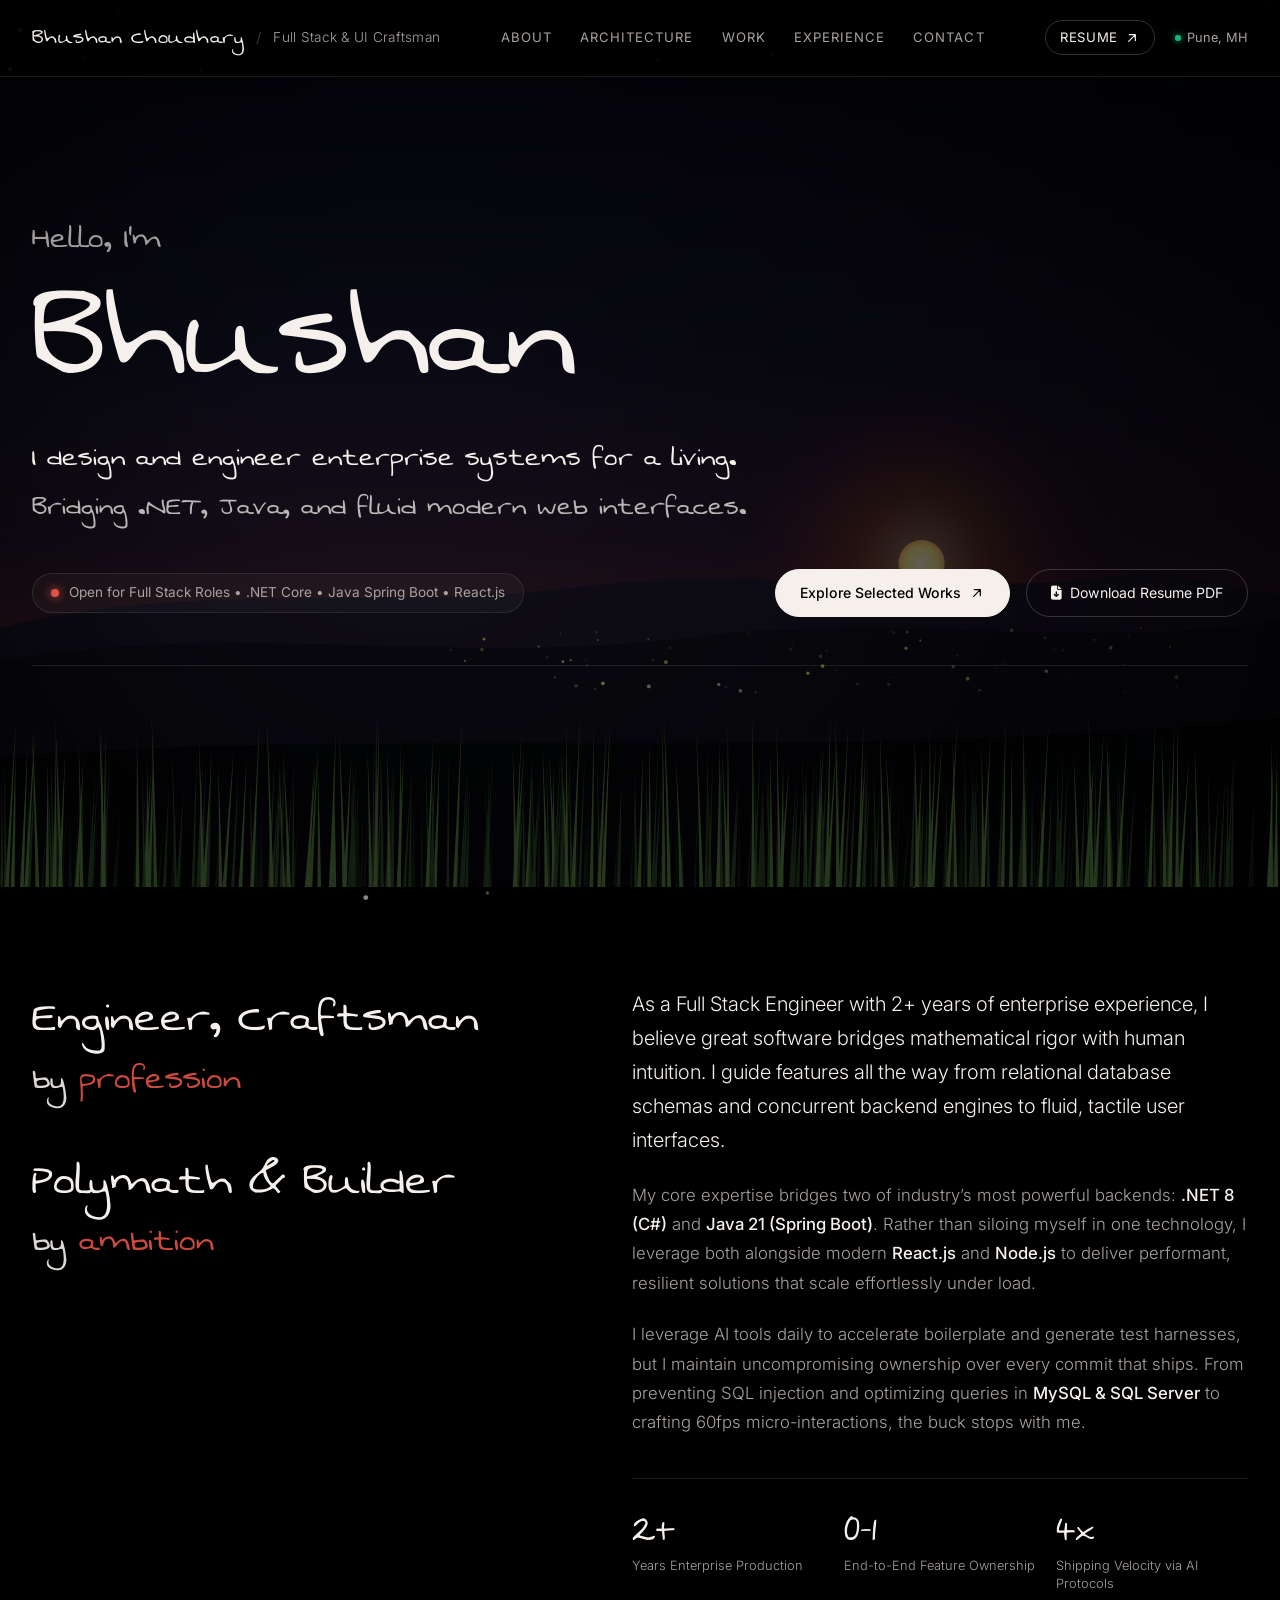
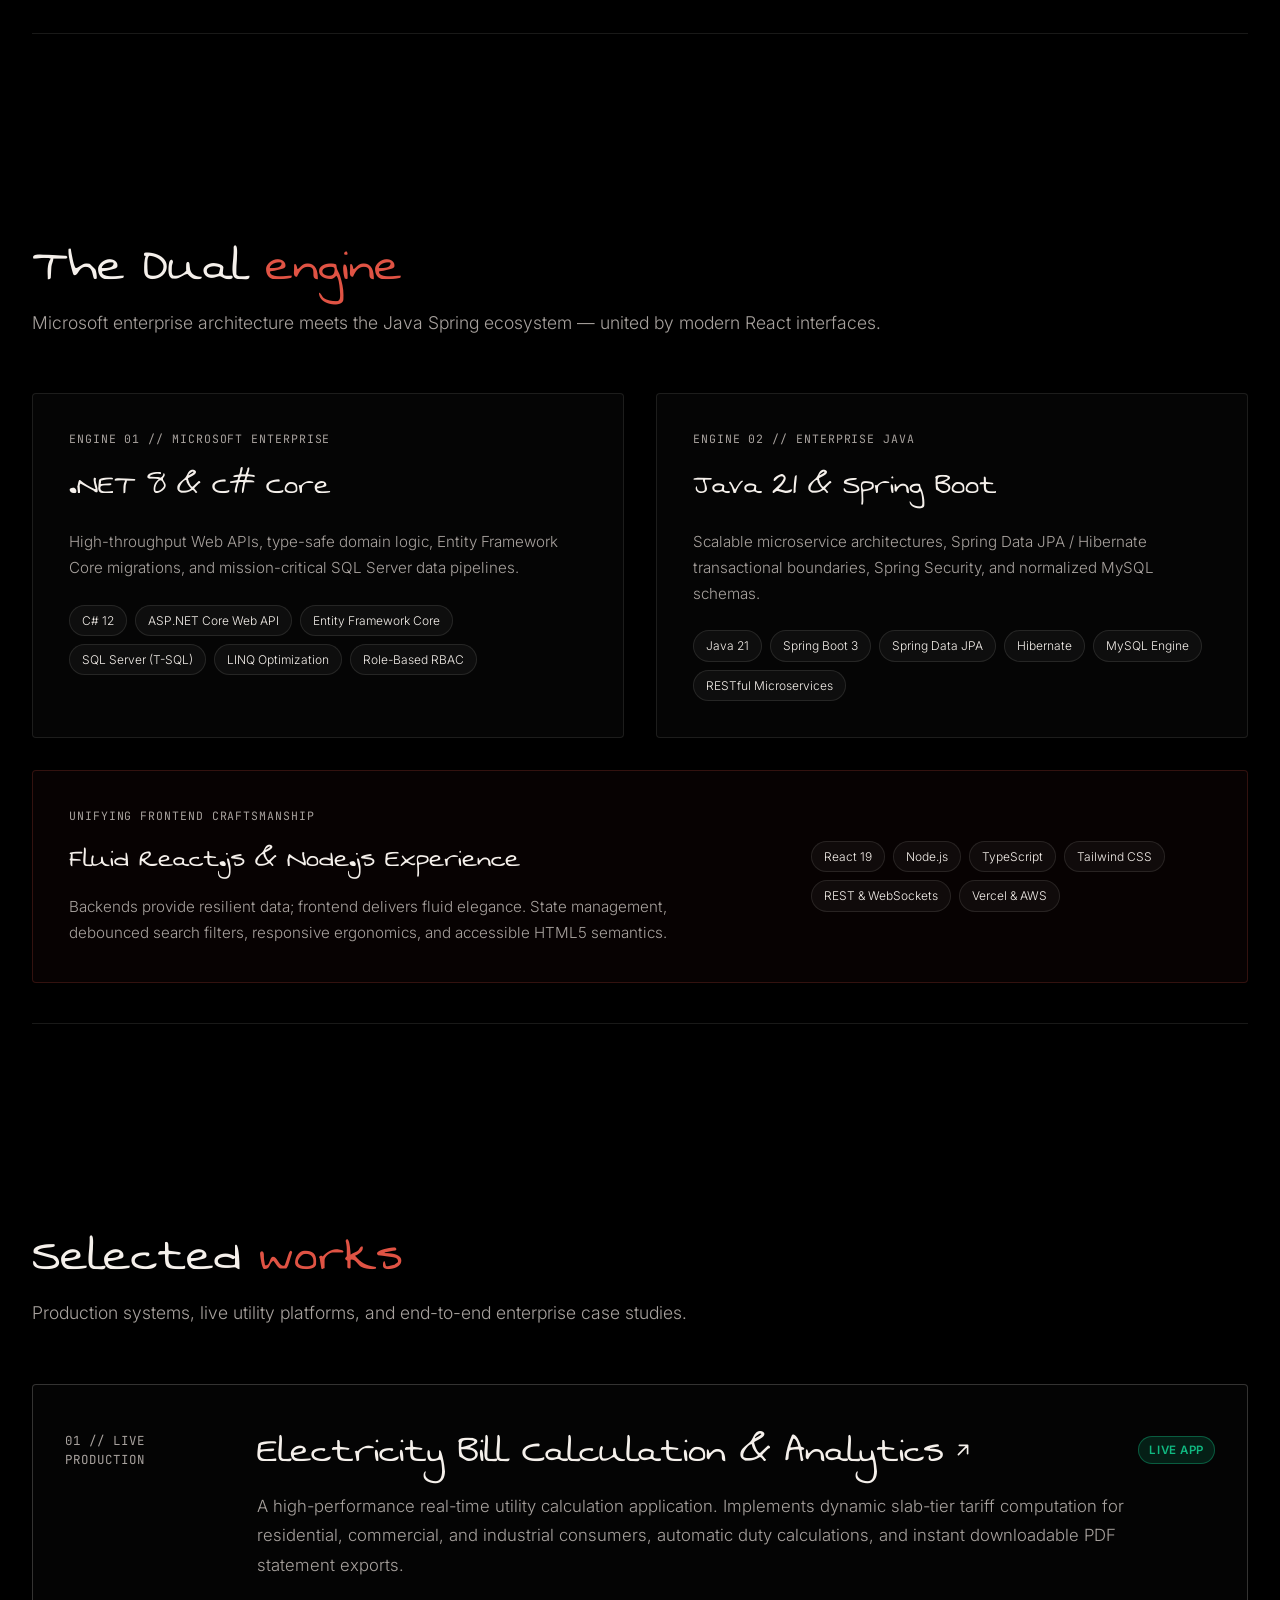
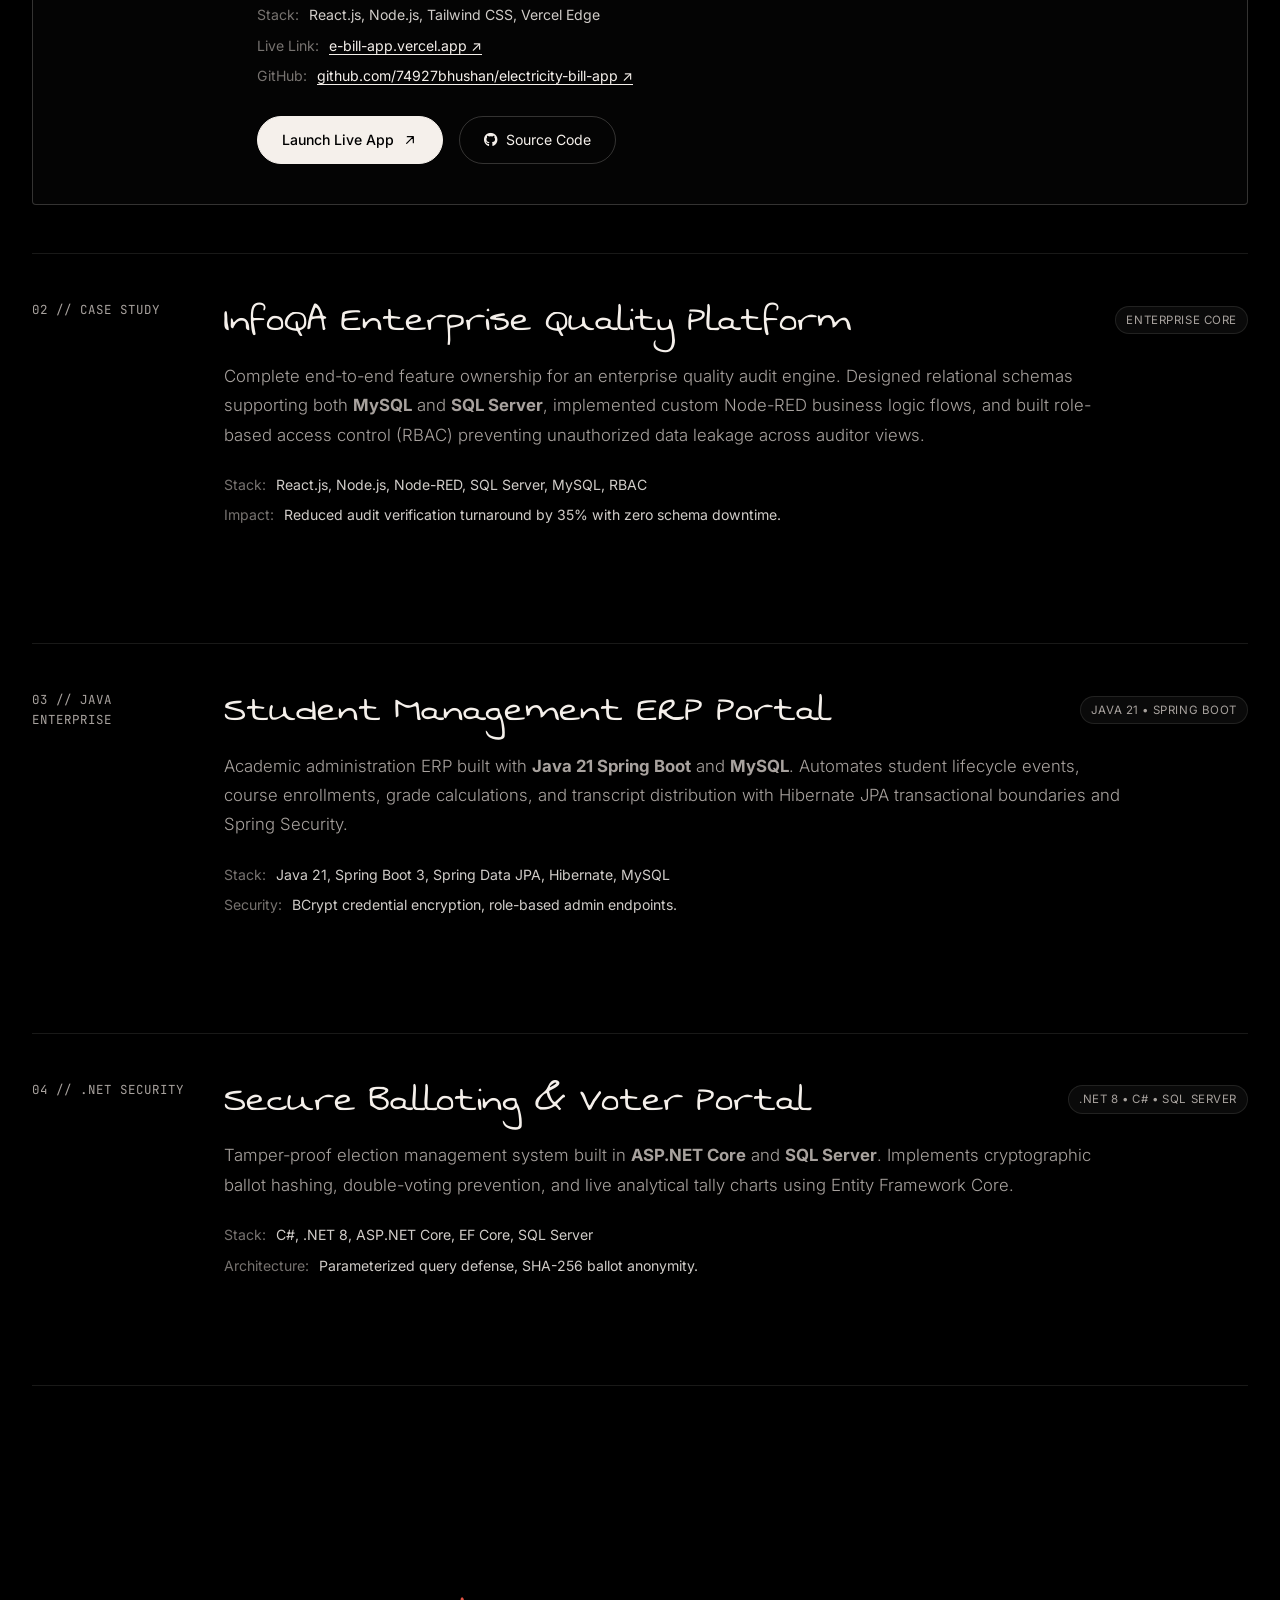
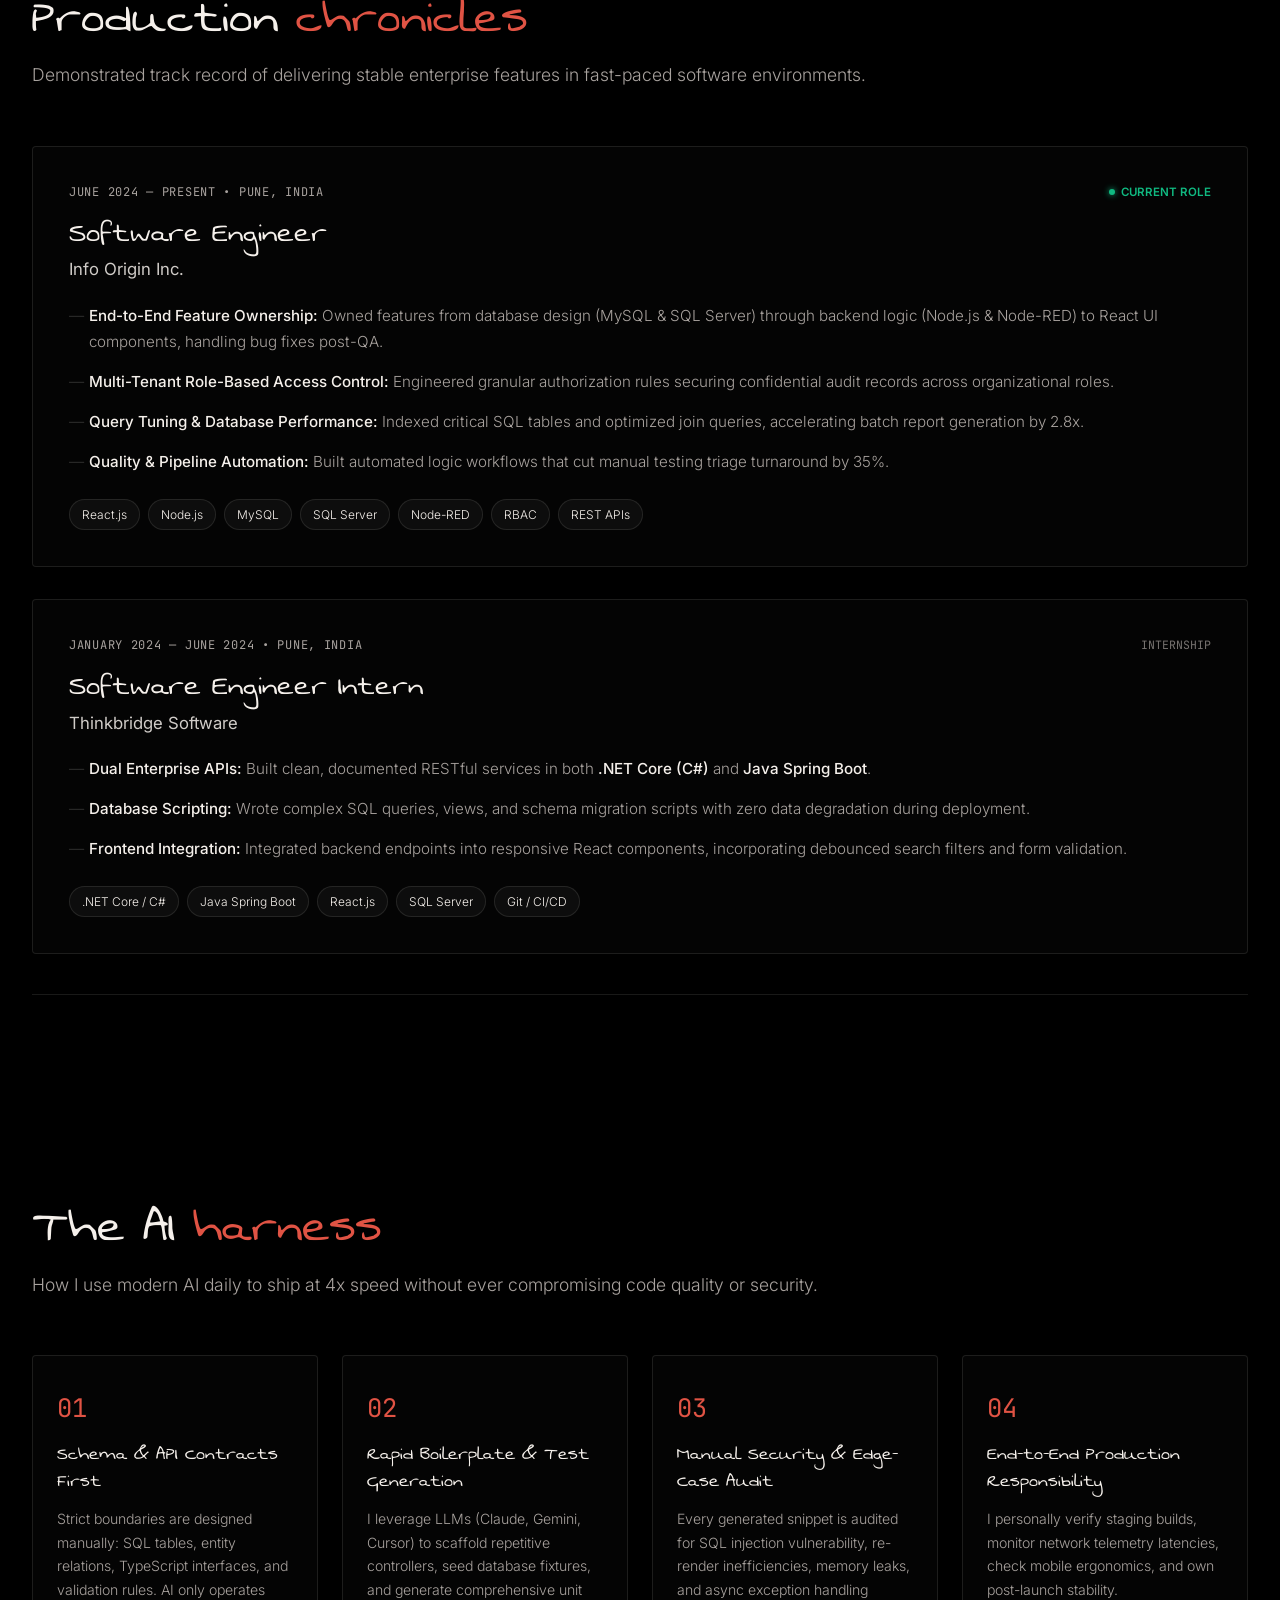
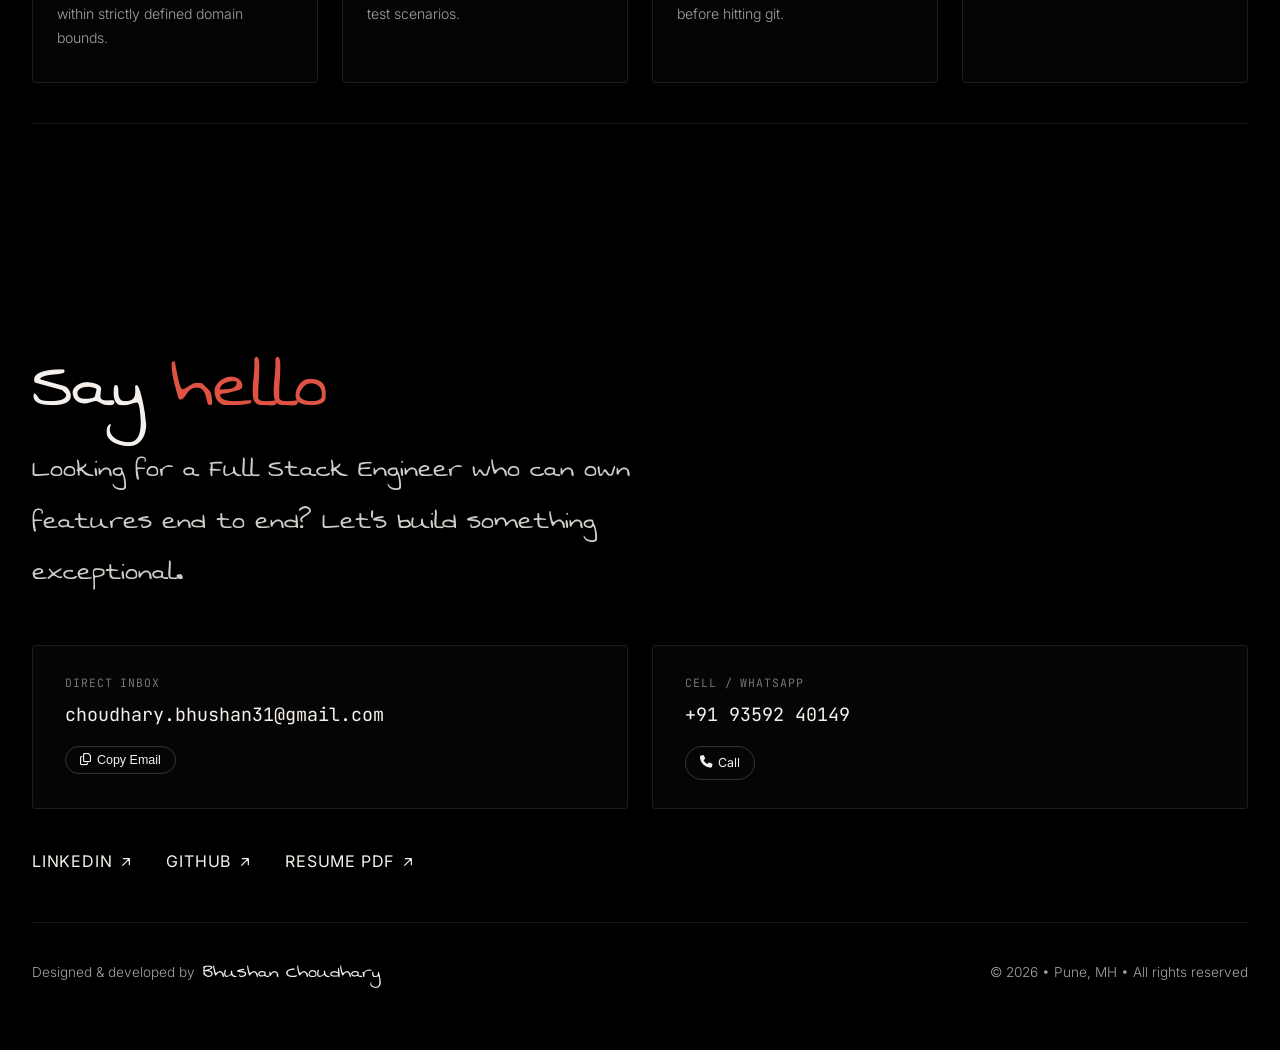
==== commit 2b1c3b6a: "Replace static sunset image containing ghost text with 100% procedural vector twilight mountain scen" ====
--- a/index.html
+++ b/index.html
@@ -86,15 +86,12 @@
     <main class="page-main">
 
         <!-- ══════════════════════════════════════════════════════════════════
-             HERO SECTION (THE GREETING & MOVING GRASS HILLTOP)
+             HERO SECTION (THE GREETING & PROCEDURAL TWILIGHT HILLTOP)
         ══════════════════════════════════════════════════════════════════ -->
         <section id="hero" class="section-hero">
-            <!-- Sunset Hilltop Backdrop & Real-Time Moving Grass -->
+            <!-- Pure Procedural Twilight Scenery & Real-Time Moving Grass -->
             <div class="hero-scenery-backdrop" id="heroBackdrop">
-                <div class="scenery-image-wrap">
-                    <img src="assets/sunset-hilltop.jpg" alt="Hilltop Sunset Landscape" class="scenery-img">
-                    <div class="scenery-overlay-vignette"></div>
-                </div>
+                <canvas id="landscapeCanvas" class="landscape-canvas"></canvas>
                 <canvas id="grassCanvas" class="grass-canvas"></canvas>
             </div>
 
--- a/style.css
+++ b/style.css
@@ -440,27 +440,12 @@
     will-change: transform, opacity;
 }
 
-.scenery-image-wrap {
+.landscape-canvas {
     position: absolute;
     inset: 0;
     width: 100%;
     height: 100%;
-}
-
-.scenery-img {
-    width: 100%;
-    height: 100%;
-    object-fit: cover;
-    object-position: center bottom;
-    opacity: 0.65;
-    filter: contrast(1.1) saturate(1.15);
-}
-
-.scenery-overlay-vignette {
-    position: absolute;
-    inset: 0;
-    background: radial-gradient(ellipse 90% 70% at 75% 55%, transparent 20%, rgba(0, 0, 0, 0.4) 55%, rgba(0, 0, 0, 0.95) 100%),
-                linear-gradient(180deg, rgba(0, 0, 0, 0.75) 0%, transparent 25%, transparent 55%, rgba(0, 0, 0, 0.98) 100%);
+    z-index: 1;
 }
 
 .hero-content-relative {
@@ -473,8 +458,8 @@
     bottom: 0;
     left: 0;
     width: 100%;
-    height: 190px;
-    z-index: 4;
+    height: 200px;
+    z-index: 3;
     pointer-events: auto;
 }
 
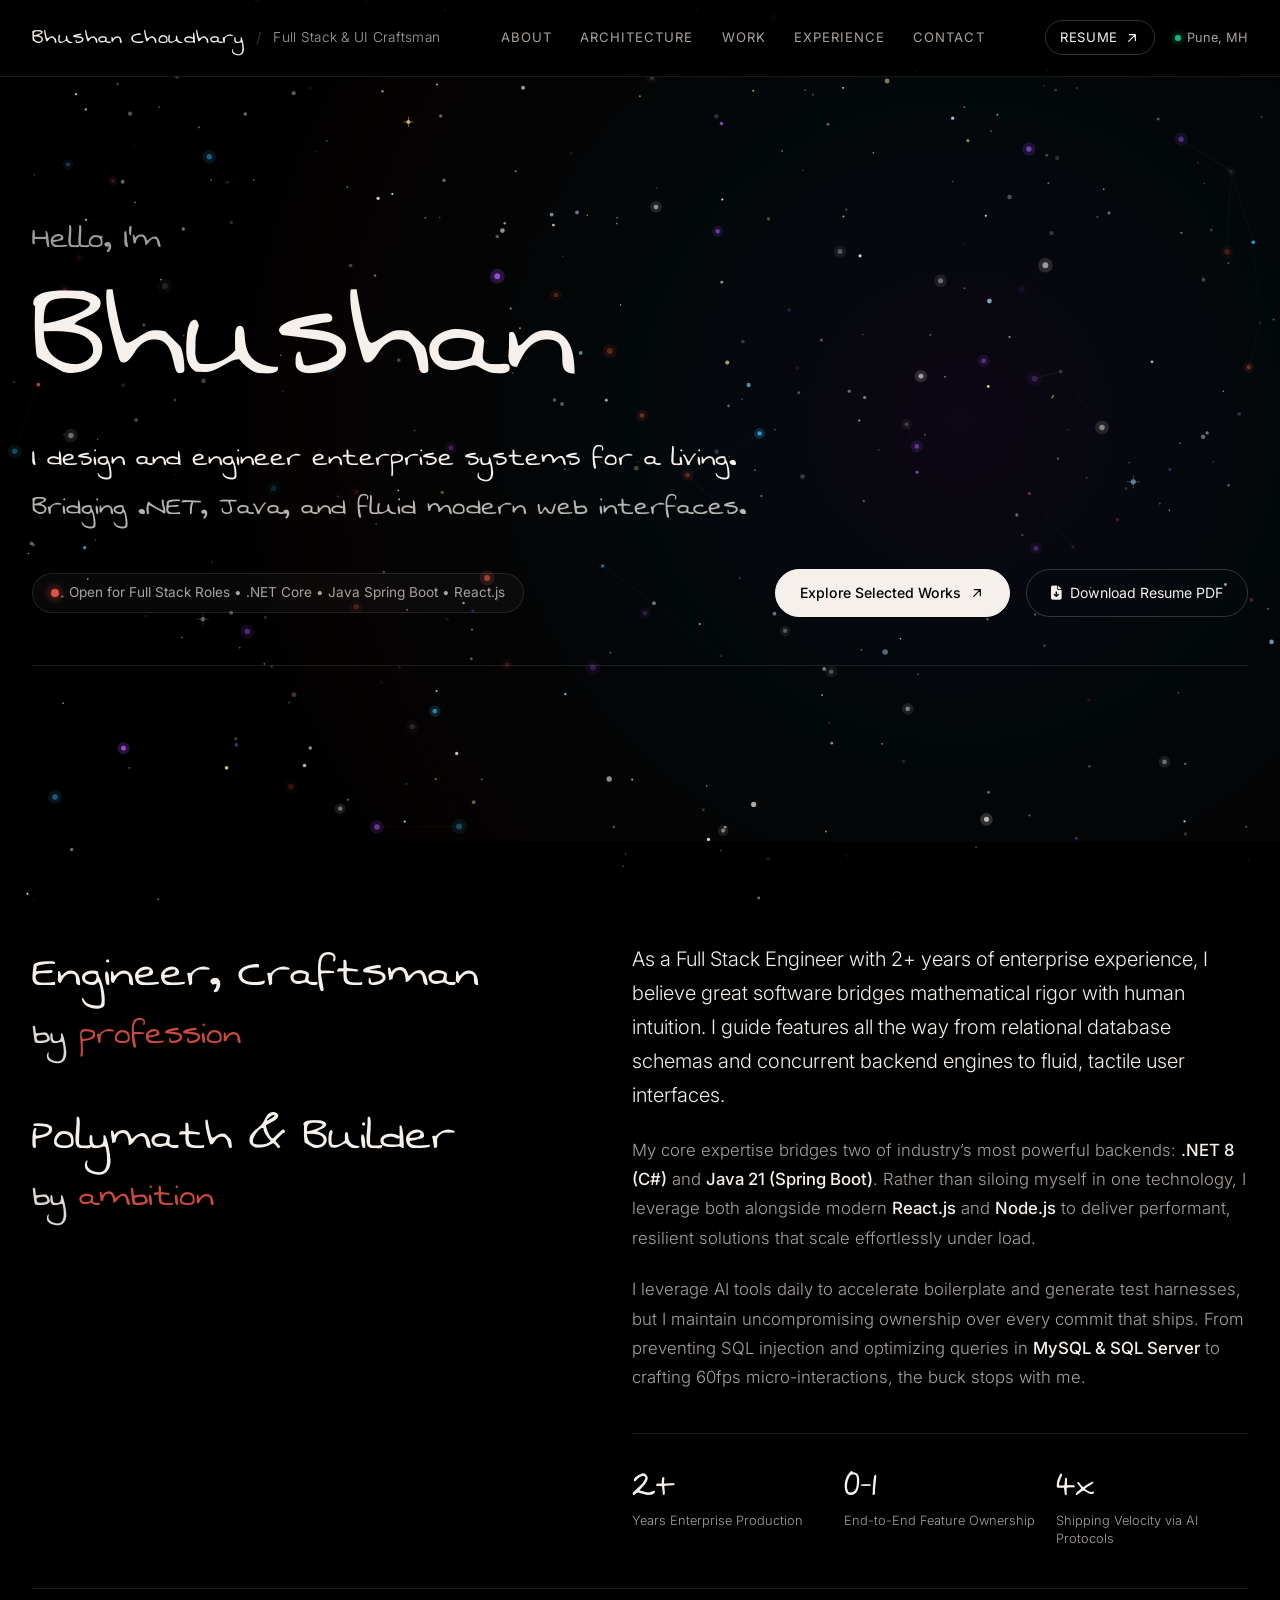
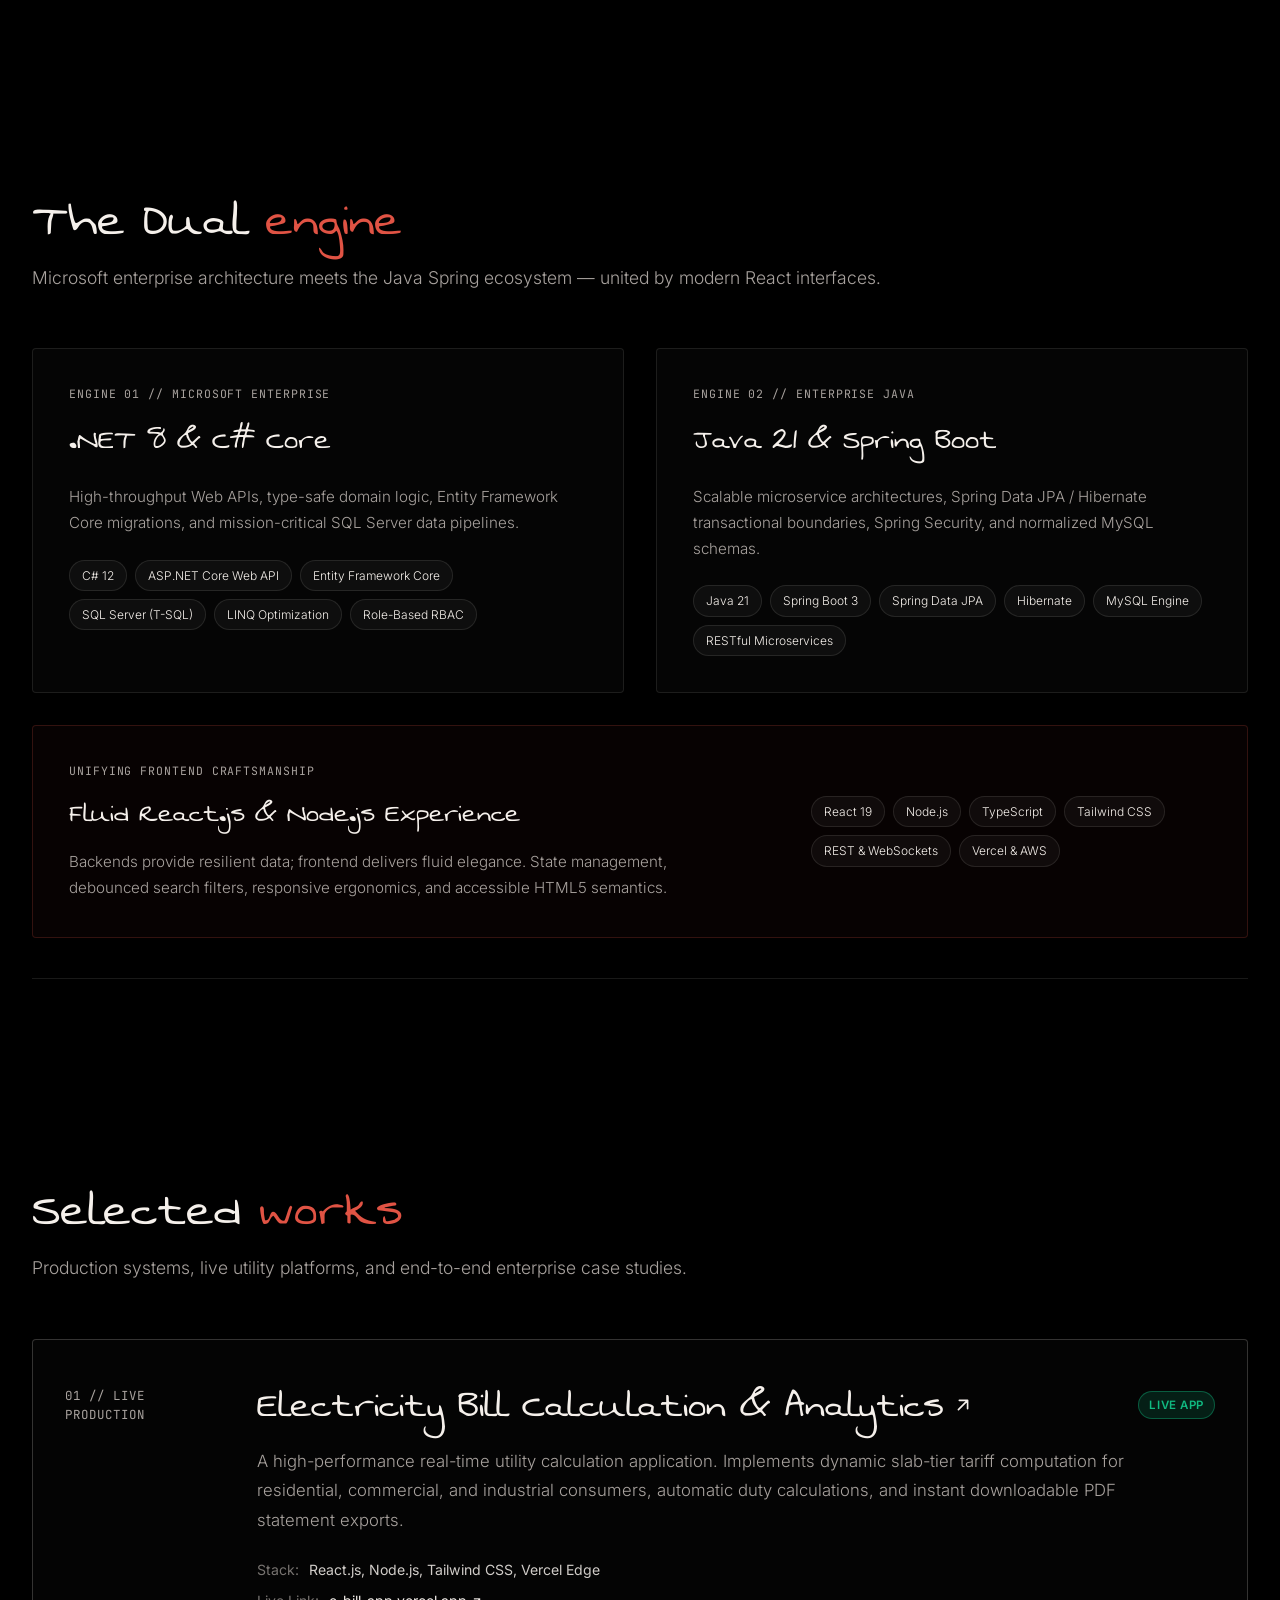
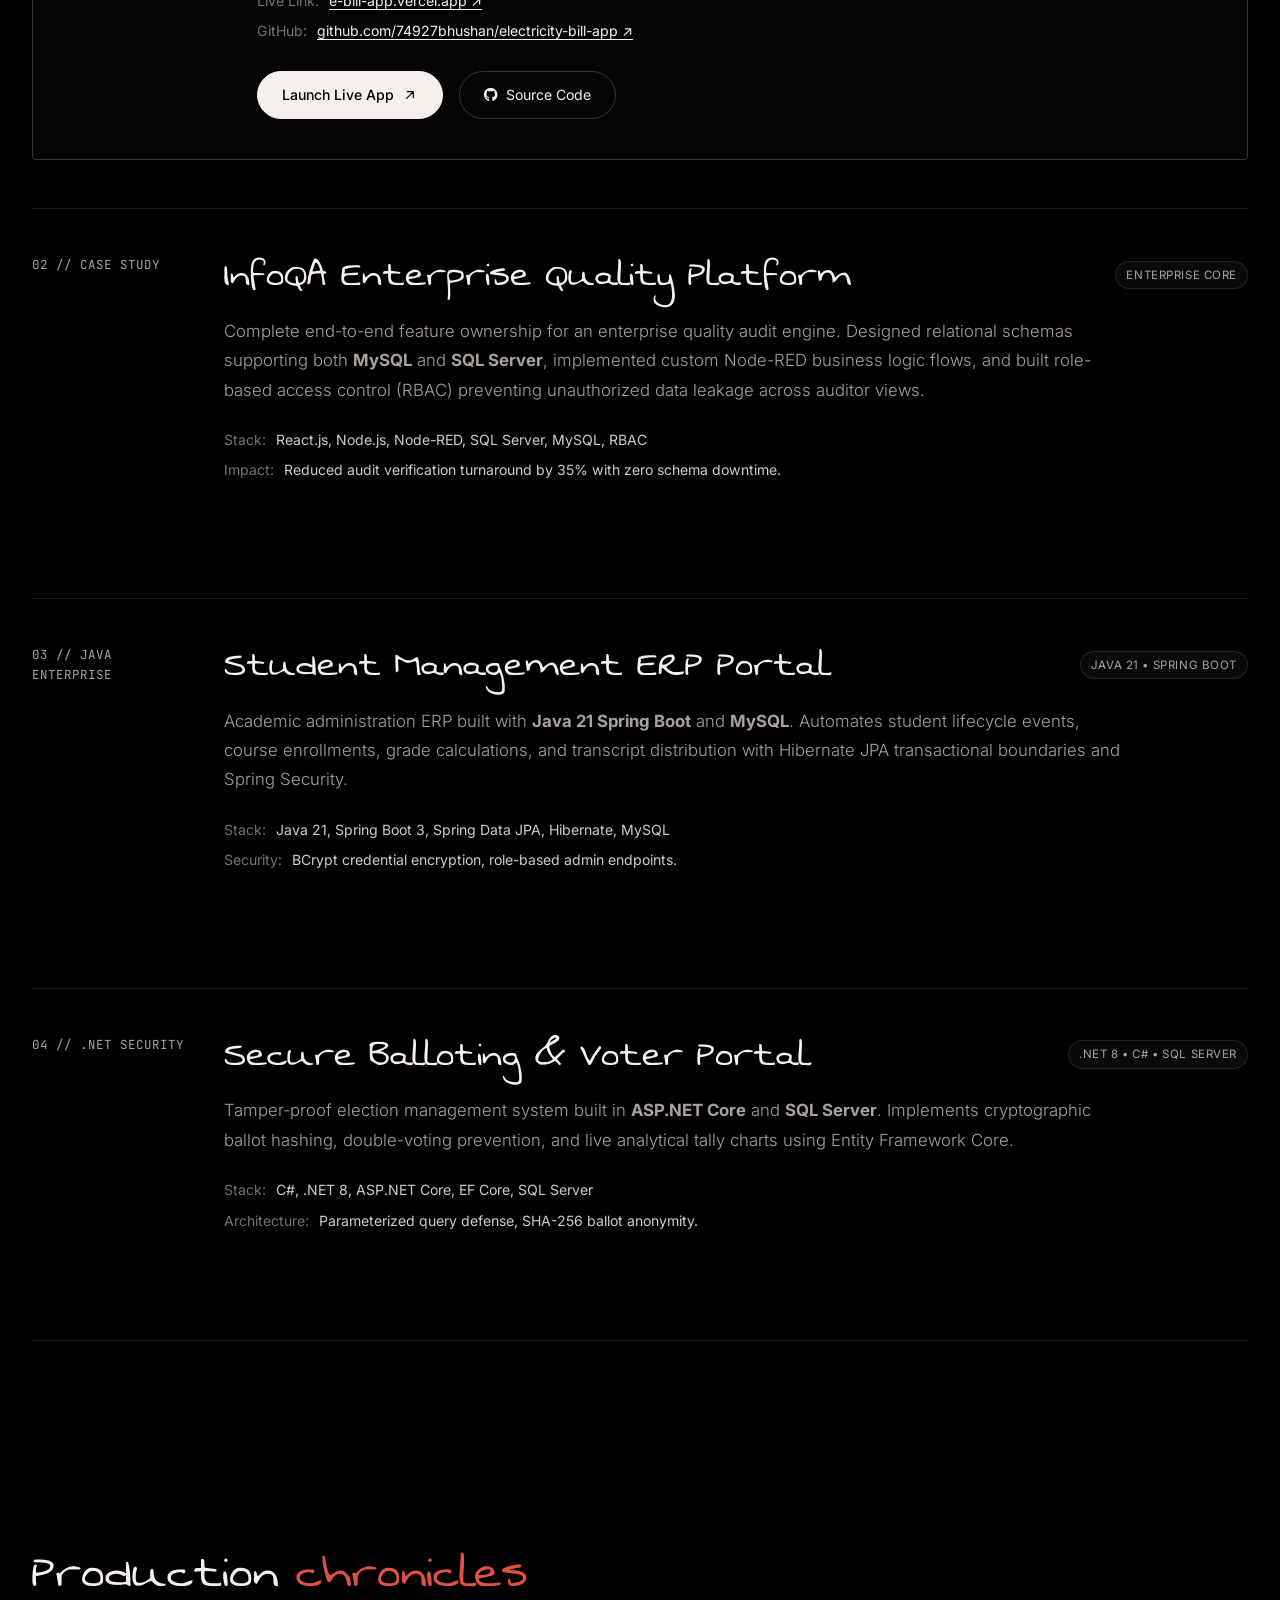
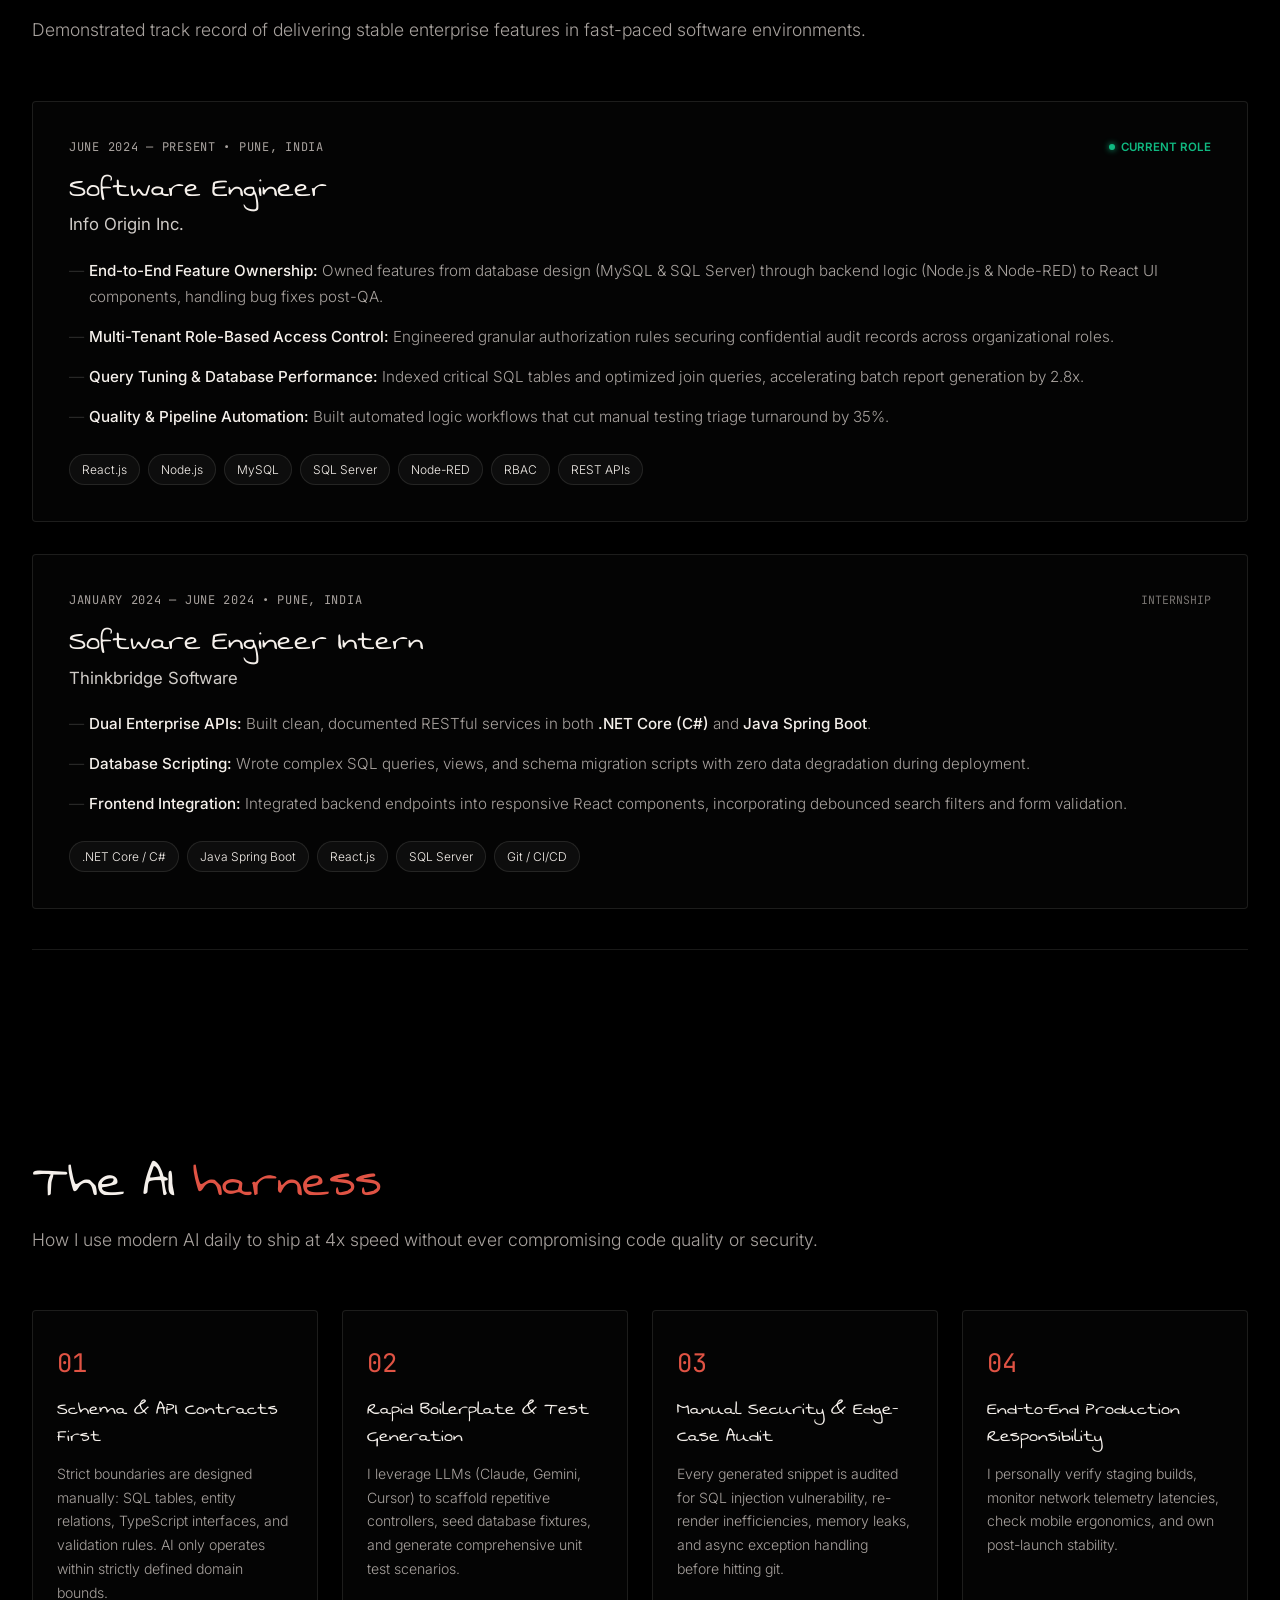
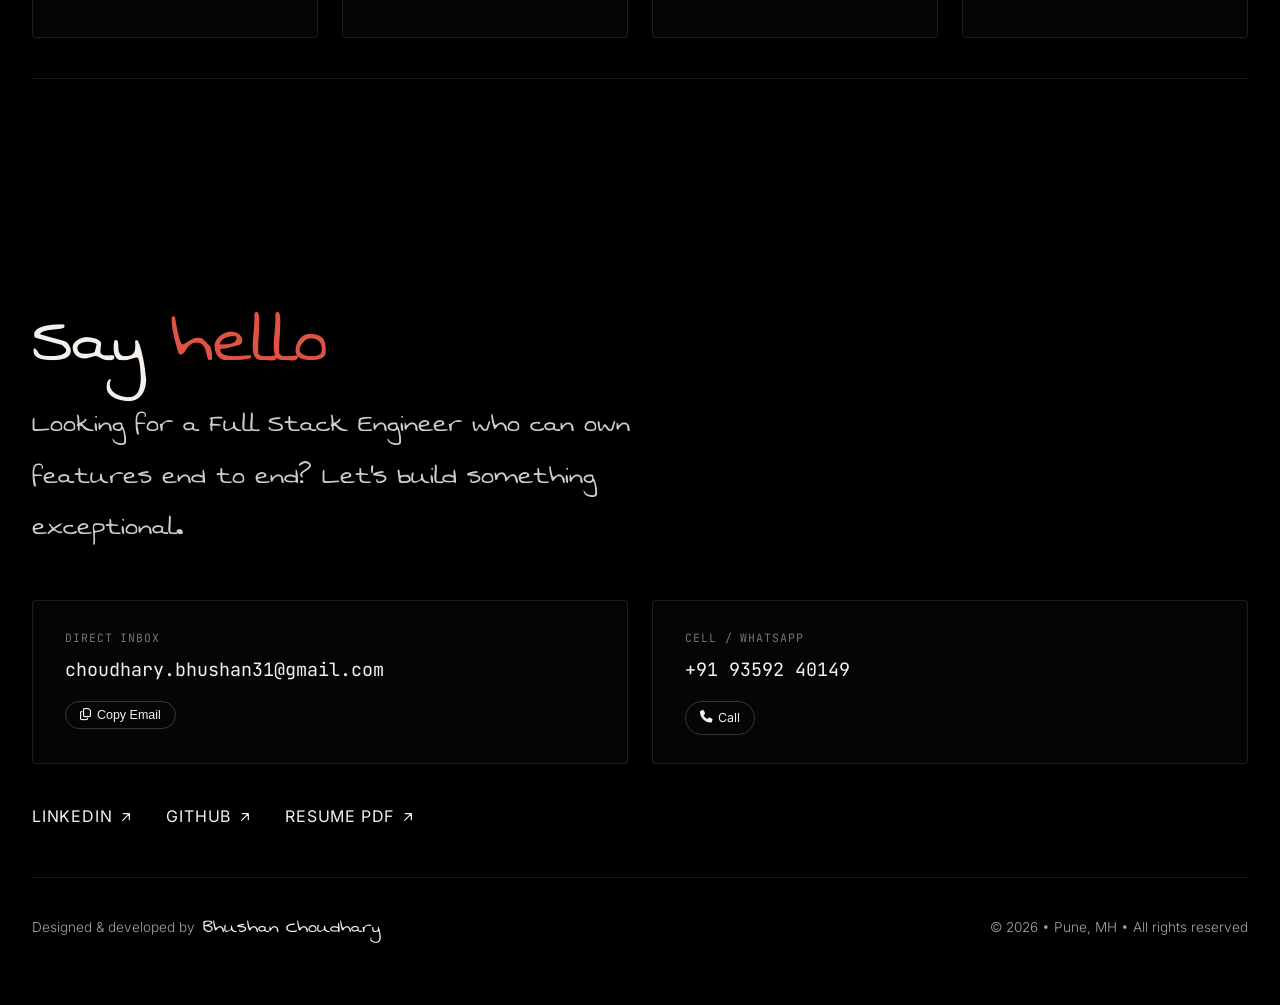
==== commit 4239b106: "Implement Minimalist Kinetic Nebula with floating constellation stardust and interactive cursor grav" ====
--- a/index.html
+++ b/index.html
@@ -86,14 +86,11 @@
     <main class="page-main">
 
         <!-- ══════════════════════════════════════════════════════════════════
-             HERO SECTION (THE GREETING & PROCEDURAL TWILIGHT HILLTOP)
+             HERO SECTION (THE GREETING & MINIMALIST KINETIC NEBULA)
         ══════════════════════════════════════════════════════════════════ -->
         <section id="hero" class="section-hero">
-            <!-- Pure Procedural Twilight Scenery & Real-Time Moving Grass -->
-            <div class="hero-scenery-backdrop" id="heroBackdrop">
-                <canvas id="landscapeCanvas" class="landscape-canvas"></canvas>
-                <canvas id="grassCanvas" class="grass-canvas"></canvas>
-            </div>
+            <!-- Interactive Kinetic Constellation Nebula Canvas -->
+            <canvas id="nebulaCanvas" class="nebula-canvas"></canvas>
 
             <div class="content-wrapper hero-content-relative">
                 <div class="hero-greeting-block">
--- a/style.css
+++ b/style.css
@@ -422,44 +422,33 @@
 }
 
 /* ==========================================================================
-   SECTION 01: HERO GREETING & MOVING GRASS HILLTOP
+   SECTION 01: HERO GREETING & MINIMALIST KINETIC NEBULA
    ========================================================================== */
 .section-hero {
     position: relative;
     padding-top: 140px;
     padding-bottom: 80px;
-    min-height: 90vh;
+    min-height: 85vh;
     overflow: hidden;
 }
 
-.hero-scenery-backdrop {
-    position: absolute;
-    inset: 0;
-    z-index: 1;
-    pointer-events: none;
-    will-change: transform, opacity;
-}
-
-.landscape-canvas {
+.nebula-canvas {
     position: absolute;
     inset: 0;
     width: 100%;
     height: 100%;
     z-index: 1;
+    pointer-events: auto;
 }
 
 .hero-content-relative {
     position: relative;
     z-index: 5;
-}
-
-.grass-canvas {
-    position: absolute;
-    bottom: 0;
-    left: 0;
-    width: 100%;
-    height: 200px;
-    z-index: 3;
+    pointer-events: none;
+}
+
+.hero-content-relative a,
+.hero-content-relative button {
     pointer-events: auto;
 }
 
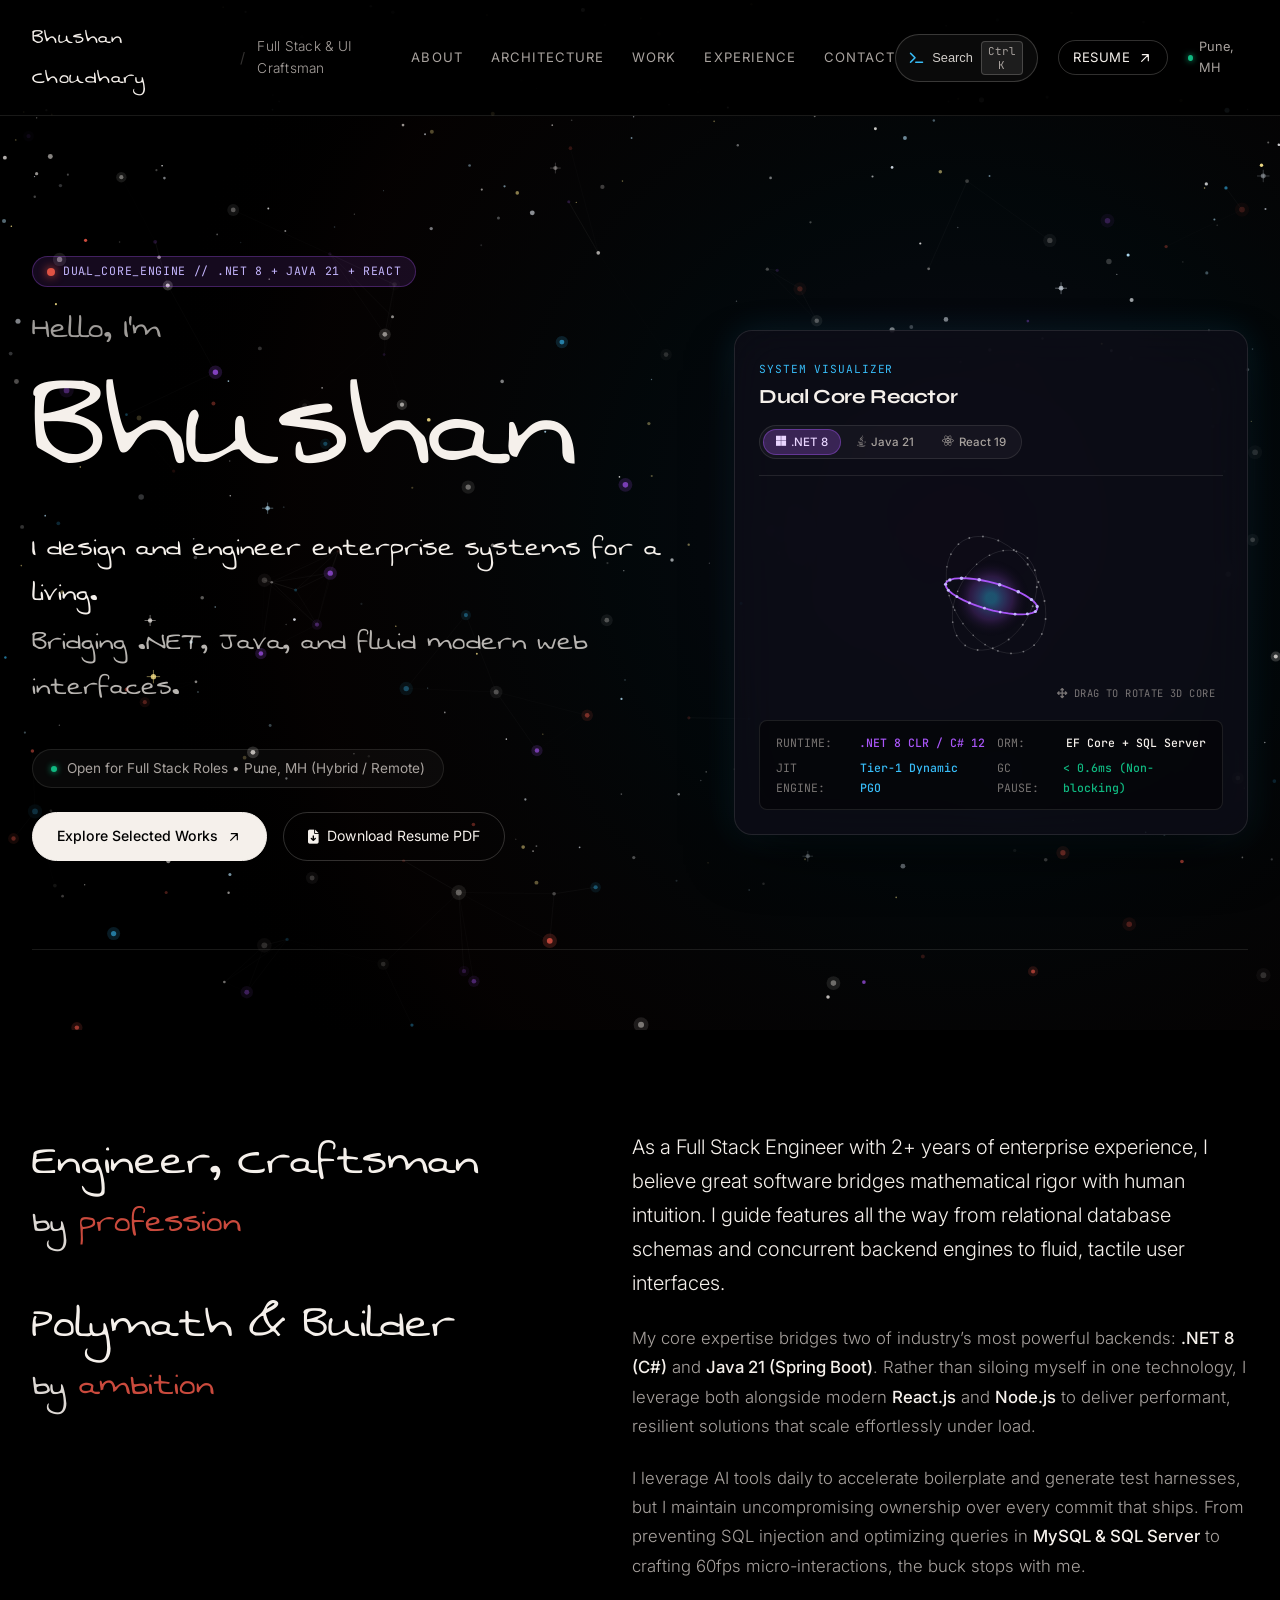
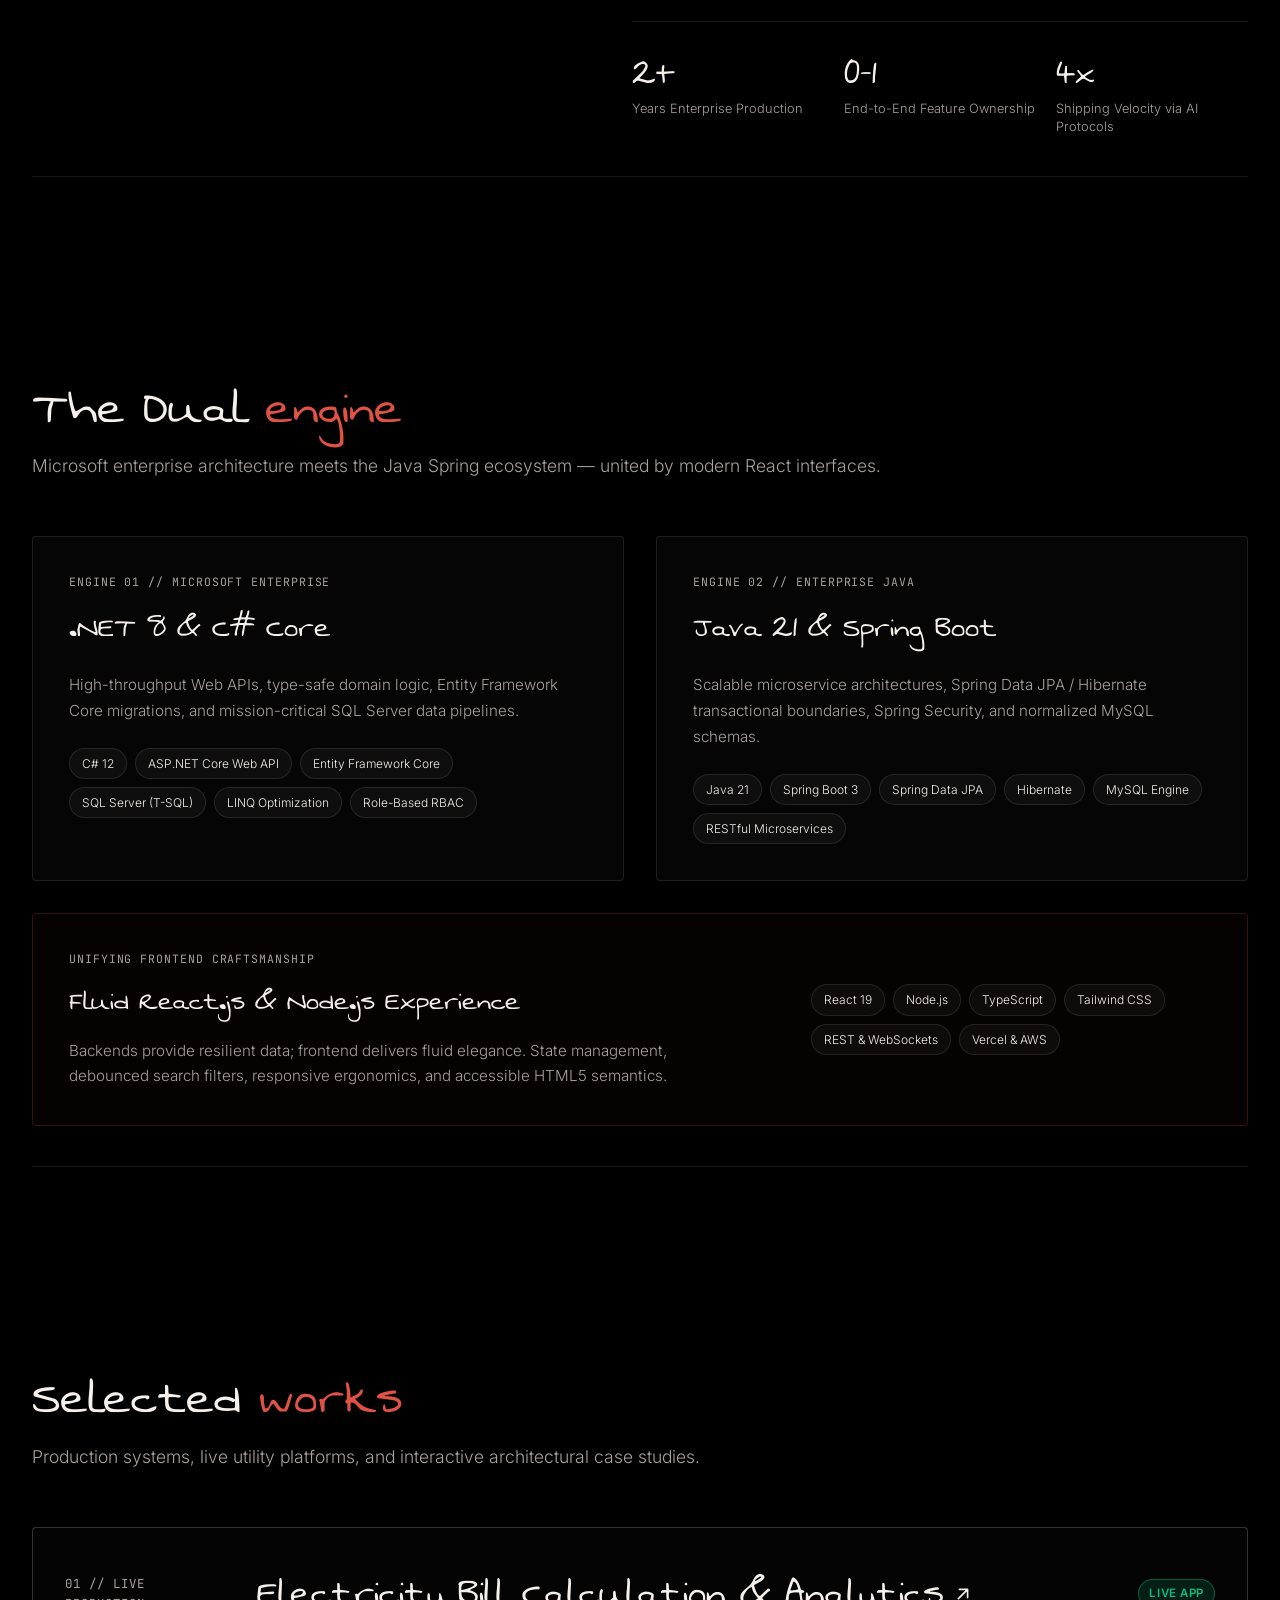
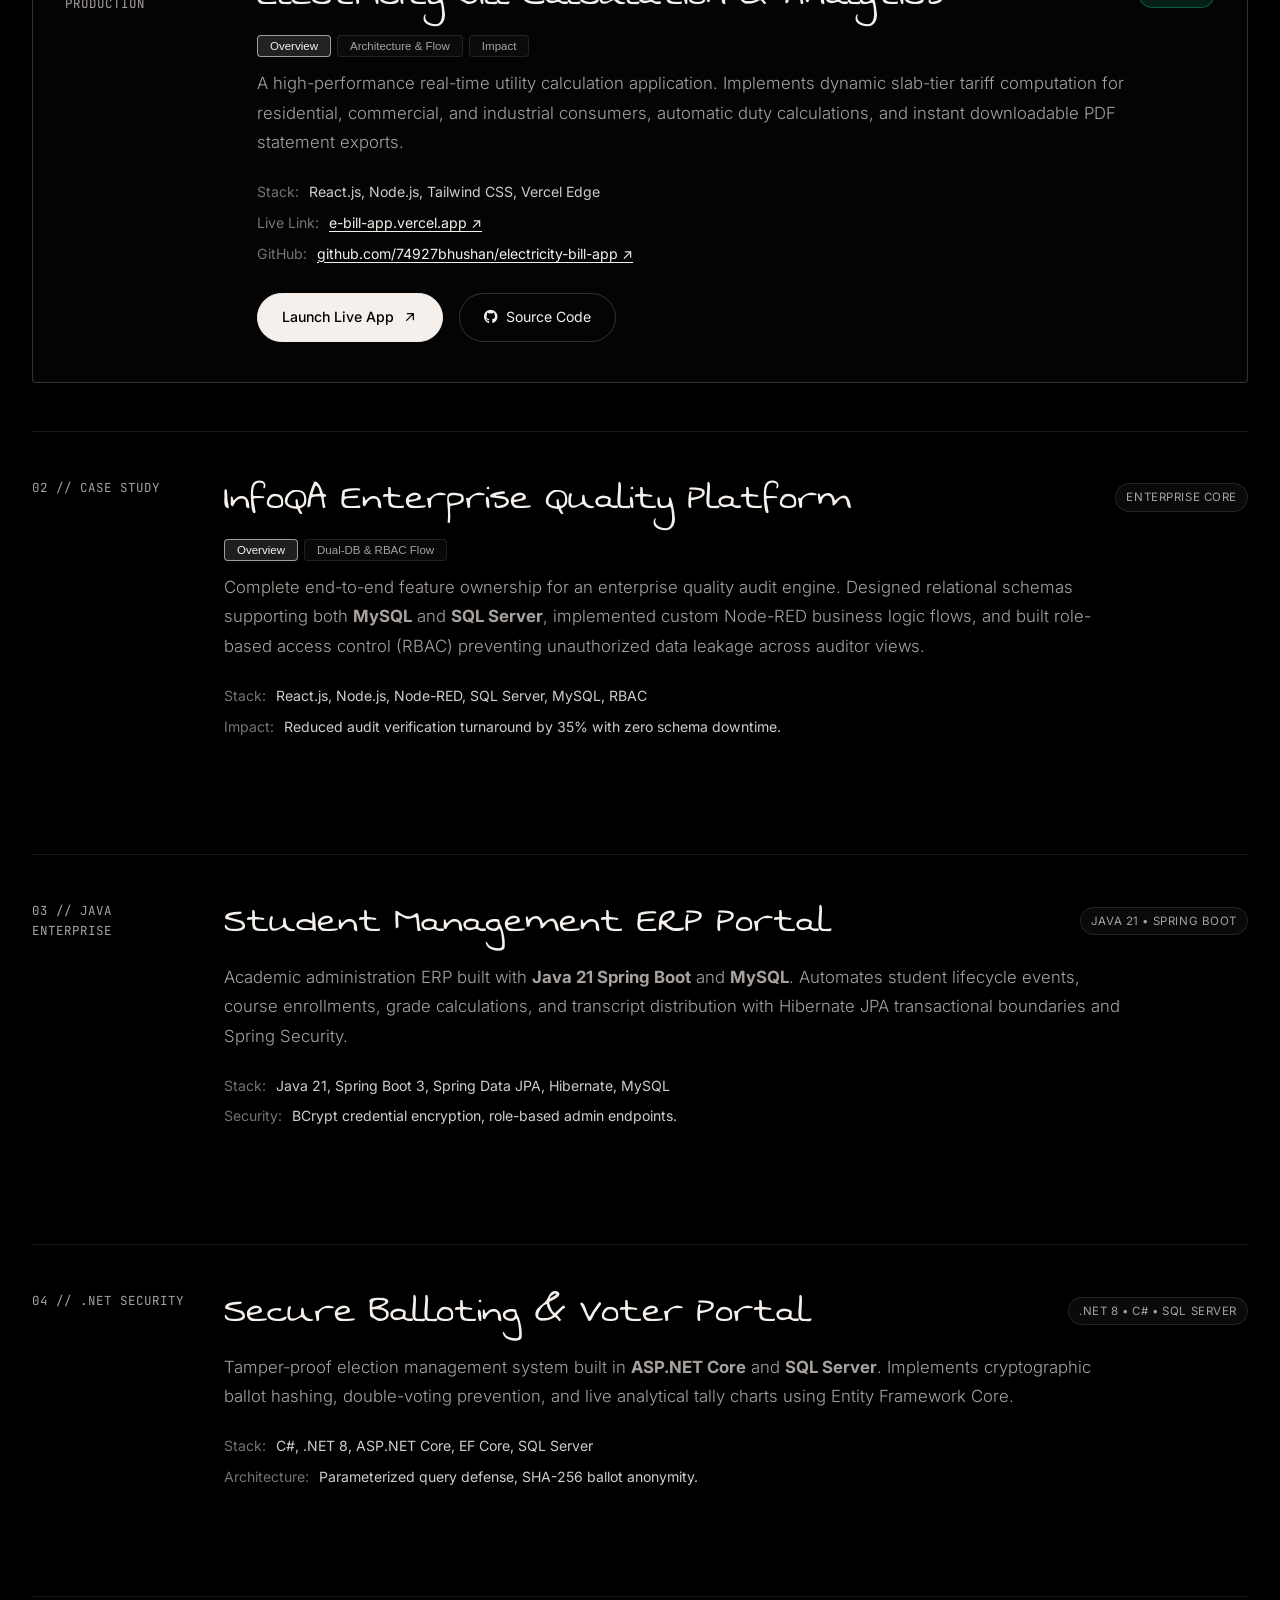
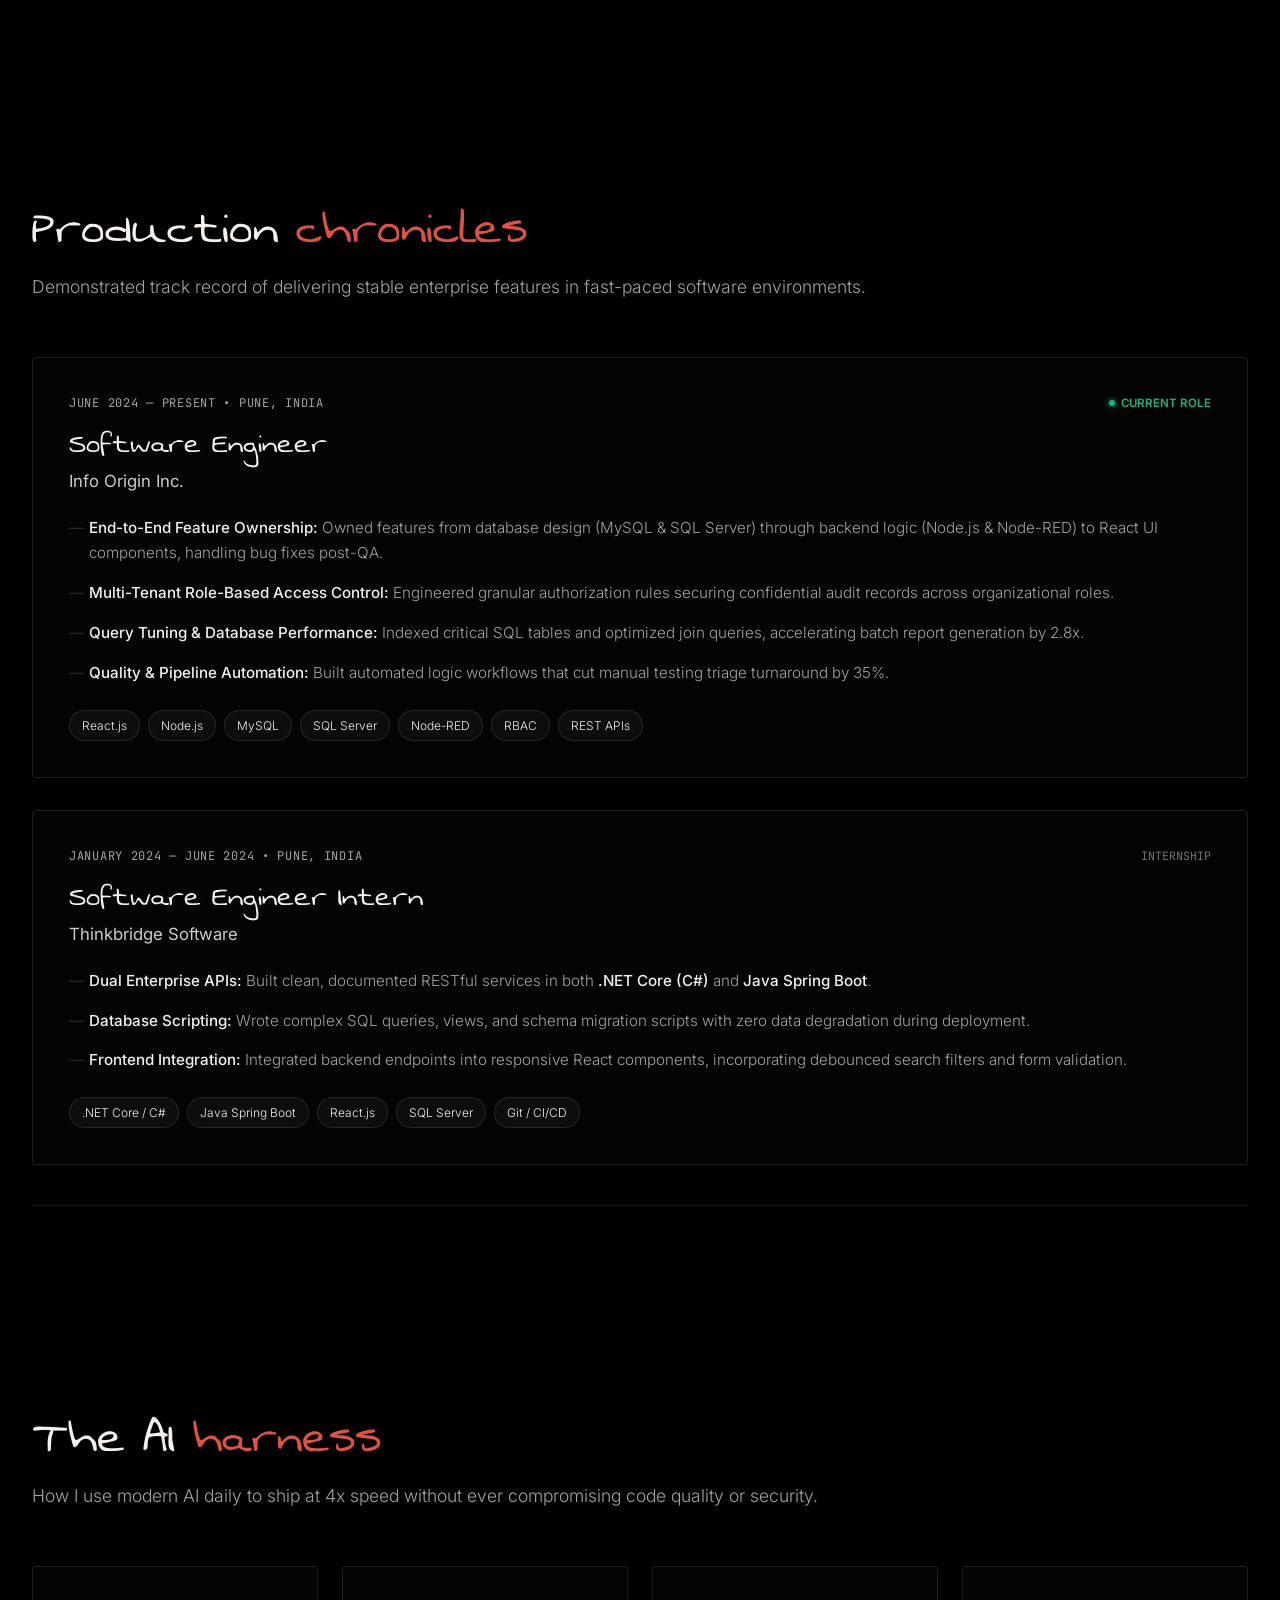
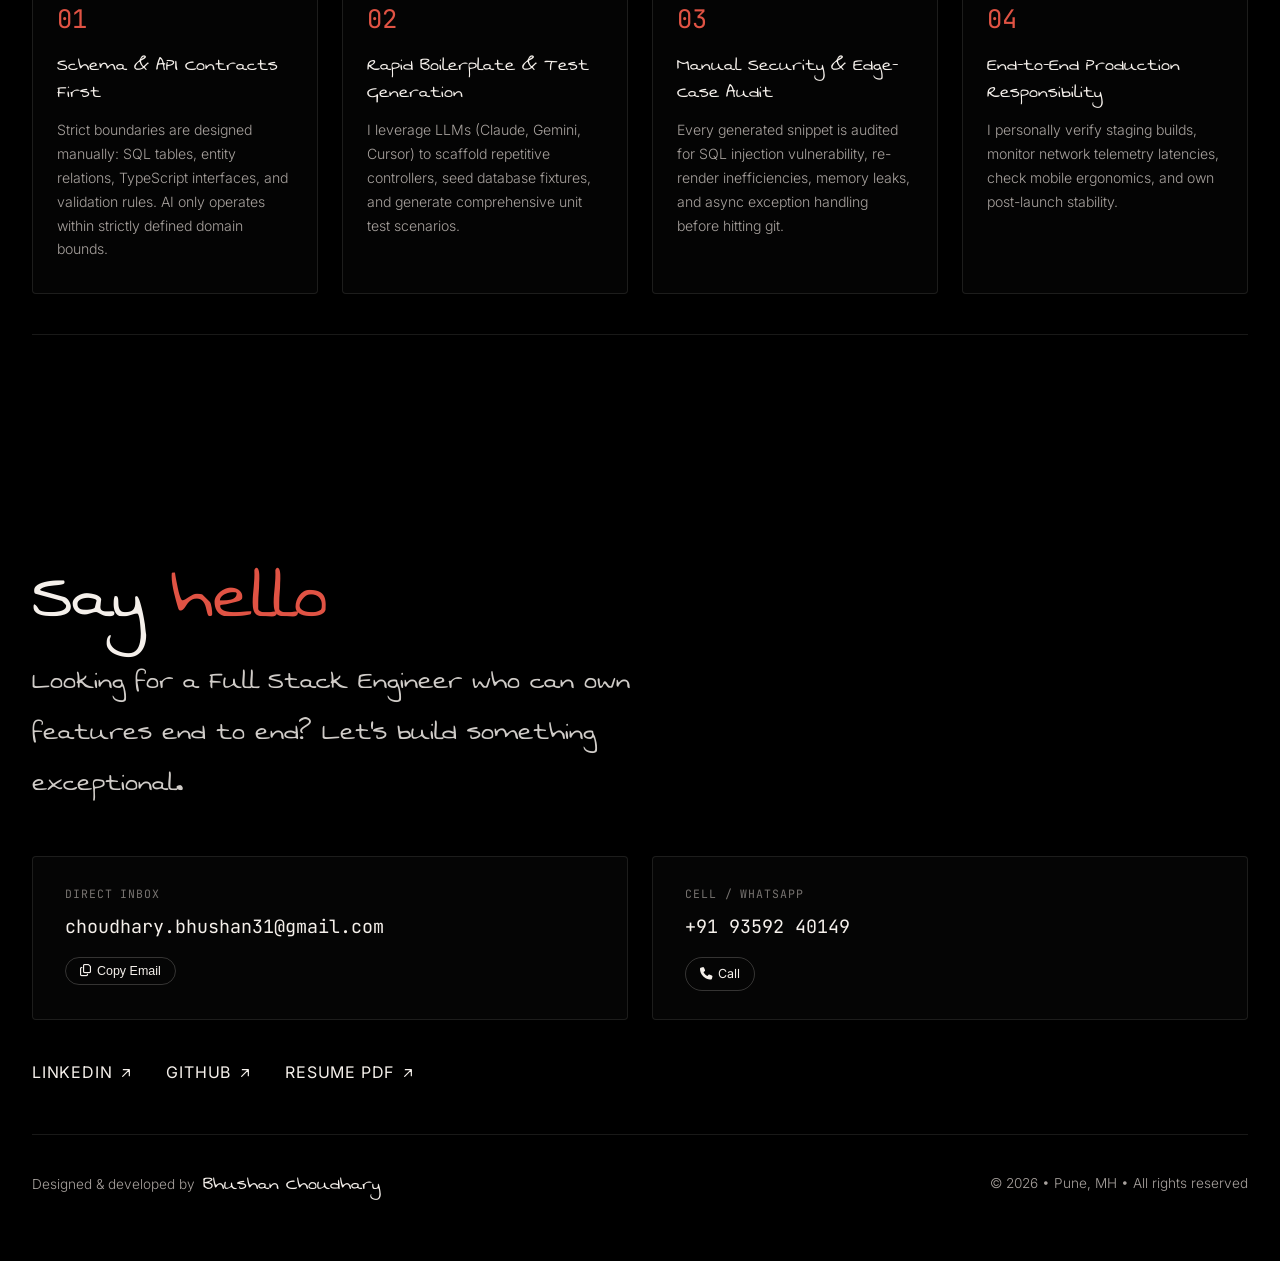
==== commit 4571b156: "Implement unique signature experience: 3D Dual-Core Reactor visualizer (.NET + Java + React), develo" ====
--- a/index.html
+++ b/index.html
@@ -5,7 +5,7 @@
     <meta charset="UTF-8">
     <meta name="viewport" content="width=device-width, initial-scale=1.0">
     <meta name="description"
-        content="Bhushan Choudhary — Full Stack Engineer & UI Craftsman (.NET 8, Java Spring Boot, React.js, Node.js, SQL). Designing and building enterprise systems and fluid digital products that make complex things feel simple.">
+        content="Bhushan Choudhary — Senior Full Stack & UI Craftsman (.NET 8, Java Spring Boot, React.js, Node.js, SQL). Architecting scalable backends and crafting fluid digital interfaces.">
     <meta name="keywords"
         content="Bhushan Choudhary, Full Stack Engineer, .NET 8, Java Spring Boot, React.js, Node.js, Pune, Software Engineer, Portfolio">
     <meta name="author" content="Bhushan Choudhary">
@@ -16,11 +16,11 @@
     <link rel="icon" type="image/svg+xml" href="favicon.svg">
     <link rel="apple-touch-icon" href="favicon.svg">
 
-    <!-- Google Fonts: Swanky and Moo Moo (Accent), Inter (Clean Editorial Body), JetBrains Mono (Code/Metrics) -->
+    <!-- Google Fonts: Syne (Architectural Display), Space Grotesk, Inter, JetBrains Mono, Swanky & Moo Moo -->
     <link rel="preconnect" href="https://fonts.googleapis.com">
     <link rel="preconnect" href="https://fonts.gstatic.com" crossorigin>
     <link
-        href="https://fonts.googleapis.com/css2?family=Inter:ital,opsz,wght@0,14..32,100..900;1,14..32,100..900&family=JetBrains+Mono:wght@300;400;500&family=Swanky+and+Moo+Moo&display=swap"
+        href="https://fonts.googleapis.com/css2?family=Inter:ital,opsz,wght@0,14..32,100..900;1,14..32,100..900&family=JetBrains+Mono:wght@300;400;500;600&family=Space+Grotesk:wght@500;600;700&family=Syne:wght@600;700;800&family=Swanky+and+Moo+Moo&display=swap"
         rel="stylesheet">
     <link rel="stylesheet" href="https://cdnjs.cloudflare.com/ajax/libs/font-awesome/6.5.1/css/all.min.css">
     <link rel="stylesheet" href="style.css">
@@ -49,7 +49,7 @@
     <!-- ── INFINITE SKY & STARS CANVAS (PANNING UPWARDS ON SCROLL) ── -->
     <canvas id="skyCanvas" class="sky-canvas" aria-hidden="true"></canvas>
 
-    <!-- ── SITE HEADER ── -->
+    <!-- ── SITE HEADER WITH COMMAND PALETTE TRIGGER ── -->
     <header class="site-header" id="siteHeader">
         <div class="header-container">
             <div class="header-left">
@@ -69,6 +69,13 @@
             </nav>
 
             <div class="header-right">
+                <!-- ⌘K Command Palette Button -->
+                <button id="cmdTrigger" class="cmd-pill-btn" aria-label="Open Command Palette (Ctrl+K)" title="Press Ctrl + K to search">
+                    <i class="fa-solid fa-terminal cmd-icon"></i>
+                    <span class="cmd-label">Search</span>
+                    <kbd class="cmd-kbd">Ctrl K</kbd>
+                </button>
+
                 <a href="Bhushan_Choudhary_Resume.pdf" download="Bhushan_Choudhary_Resume.pdf" class="resume-pill-btn">
                     <span>Resume</span>
                     <svg class="motion-arrow" fill="none" viewBox="0 0 24 24" width="16" height="16">
@@ -86,42 +93,110 @@
     <main class="page-main">
 
         <!-- ══════════════════════════════════════════════════════════════════
-             HERO SECTION (THE GREETING & MINIMALIST KINETIC NEBULA)
+             HERO SECTION (THE GREETING & 3D DUAL-CORE REACTOR)
         ══════════════════════════════════════════════════════════════════ -->
         <section id="hero" class="section-hero">
-            <!-- Interactive Kinetic Constellation Nebula Canvas -->
+            <!-- Interactive Kinetic Constellation Nebula Background -->
             <canvas id="nebulaCanvas" class="nebula-canvas"></canvas>
 
             <div class="content-wrapper hero-content-relative">
-                <div class="hero-greeting-block">
-                    <h1 class="hero-title font-accent">
-                        <span class="hero-pre">Hello, I'm</span>
-                        <span class="hero-name-emphasis display-name">Bhushan</span>
-                    </h1>
-
-                    <p class="hero-intro font-accent">
-                        <span>I design and engineer enterprise systems for a living.</span>
-                        <span class="block-sm">Bridging .NET, Java, and fluid modern web interfaces.</span>
-                    </p>
-                </div>
-
-                <div class="hero-meta-row">
-                    <div class="hero-status-chip">
-                        <span class="pulse-indicator"></span>
-                        <span>Open for Full Stack Roles • .NET Core • Java Spring Boot • React.js</span>
-                    </div>
-
-                    <div class="hero-actions-group">
-                        <a href="#work" class="btn-primary-sand">
-                            <span>Explore Selected Works</span>
-                            <svg class="motion-arrow" fill="none" viewBox="0 0 24 24" width="16" height="16">
-                                <path d="M7 17 17 7m0 0H8m9 0v9" stroke="currentColor" stroke-linecap="round" stroke-linejoin="round" stroke-width="1.8"></path>
-                            </svg>
-                        </a>
-                        <a href="Bhushan_Choudhary_Resume.pdf" download="Bhushan_Choudhary_Resume.pdf" class="btn-ghost-sand">
-                            <i class="fa-solid fa-file-arrow-down"></i>
-                            <span>Download Resume PDF</span>
-                        </a>
+                <div class="hero-split-grid">
+                    <!-- Left: Narrative & Credentials -->
+                    <div class="hero-left-col">
+                        <div class="hero-greeting-block">
+                            <div class="hero-badge-tag font-mono">
+                                <span class="pulse-indicator"></span>
+                                <span>DUAL_CORE_ENGINE // .NET 8 + JAVA 21 + REACT</span>
+                            </div>
+
+                            <h1 class="hero-title font-accent">
+                                <span class="hero-pre">Hello, I'm</span>
+                                <span class="hero-name-emphasis display-name">Bhushan</span>
+                            </h1>
+
+                            <p class="hero-intro font-accent">
+                                <span>I design and engineer enterprise systems for a living.</span>
+                                <span class="block-sm">Bridging .NET, Java, and fluid modern web interfaces.</span>
+                            </p>
+                        </div>
+
+                        <div class="hero-meta-row">
+                            <div class="hero-status-chip">
+                                <span class="status-live-dot"></span>
+                                <span>Open for Full Stack Roles • Pune, MH (Hybrid / Remote)</span>
+                            </div>
+
+                            <div class="hero-actions-group">
+                                <a href="#work" class="btn-primary-sand">
+                                    <span>Explore Selected Works</span>
+                                    <svg class="motion-arrow" fill="none" viewBox="0 0 24 24" width="16" height="16">
+                                        <path d="M7 17 17 7m0 0H8m9 0v9" stroke="currentColor" stroke-linecap="round" stroke-linejoin="round" stroke-width="1.8"></path>
+                                    </svg>
+                                </a>
+                                <a href="Bhushan_Choudhary_Resume.pdf" download="Bhushan_Choudhary_Resume.pdf" class="btn-ghost-sand">
+                                    <i class="fa-solid fa-file-arrow-down"></i>
+                                    <span>Download Resume PDF</span>
+                                </a>
+                            </div>
+                        </div>
+                    </div>
+
+                    <!-- Right: The 3D Dual Core Reactor Interactive Module -->
+                    <div class="hero-right-col">
+                        <div class="reactor-module glass-reactor-card" id="reactorModule">
+                            <div class="reactor-header">
+                                <div class="reactor-title-block">
+                                    <span class="reactor-kicker font-mono">SYSTEM VISUALIZER</span>
+                                    <h3 class="reactor-heading font-display">Dual Core Reactor</h3>
+                                </div>
+                                <div class="reactor-controls">
+                                    <button class="core-tab active" data-core="dotnet">
+                                        <i class="fa-brands fa-microsoft"></i> .NET 8
+                                    </button>
+                                    <button class="core-tab" data-core="java">
+                                        <i class="fa-brands fa-java"></i> Java 21
+                                    </button>
+                                    <button class="core-tab" data-core="react">
+                                        <i class="fa-brands fa-react"></i> React 19
+                                    </button>
+                                </div>
+                            </div>
+
+                            <!-- 3D Reactor Canvas -->
+                            <div class="reactor-canvas-wrap">
+                                <canvas id="reactorCanvas" class="reactor-canvas"></canvas>
+                                <div class="reactor-hint font-mono">
+                                    <i class="fa-solid fa-arrows-up-down-left-right"></i> DRAG TO ROTATE 3D CORE
+                                </div>
+                            </div>
+
+                            <!-- Live Telemetry Readout Deck -->
+                            <div class="reactor-telemetry-deck font-mono">
+                                <!-- Telemetry: .NET -->
+                                <div class="telemetry-pane active" id="telemetry-dotnet">
+                                    <div class="t-metric"><span class="t-label">RUNTIME:</span> <span class="t-val t-purple">.NET 8 CLR / C# 12</span></div>
+                                    <div class="t-metric"><span class="t-label">ORM:</span> <span class="t-val">EF Core + SQL Server</span></div>
+                                    <div class="t-metric"><span class="t-label">JIT ENGINE:</span> <span class="t-val t-cyan">Tier-1 Dynamic PGO</span></div>
+                                    <div class="t-metric"><span class="t-label">GC PAUSE:</span> <span class="t-val t-green">&lt; 0.6ms (Non-blocking)</span></div>
+                                </div>
+
+                                <!-- Telemetry: Java -->
+                                <div class="telemetry-pane" id="telemetry-java">
+                                    <div class="t-metric"><span class="t-label">RUNTIME:</span> <span class="t-val t-amber">OpenJDK 21 / Spring Boot 3</span></div>
+                                    <div class="t-metric"><span class="t-label">PERSISTENCE:</span> <span class="t-val">Spring Data JPA / MySQL</span></div>
+                                    <div class="t-metric"><span class="t-label">CONCURRENCY:</span> <span class="t-val t-cyan">Loom Virtual Threads</span></div>
+                                    <div class="t-metric"><span class="t-label">COLLECTOR:</span> <span class="t-val t-green">ZGC Sub-millisecond</span></div>
+                                </div>
+
+                                <!-- Telemetry: React / UI -->
+                                <div class="telemetry-pane" id="telemetry-react">
+                                    <div class="t-metric"><span class="t-label">UI LAYER:</span> <span class="t-val t-cyan">React 19 Concurrent Fiber</span></div>
+                                    <div class="t-metric"><span class="t-label">ENGINE:</span> <span class="t-val">Node.js + REST Logic</span></div>
+                                    <div class="t-metric"><span class="t-label">REFRESH RATE:</span> <span class="t-val t-green">60 FPS Hardware Comp</span></div>
+                                    <div class="t-metric"><span class="t-label">HYDRATION:</span> <span class="t-val t-purple">Instant Optimistic Update</span></div>
+                                </div>
+                            </div>
+                        </div>
                     </div>
                 </div>
 
@@ -130,7 +205,7 @@
         </section>
 
         <!-- ══════════════════════════════════════════════════════════════════
-             ABOUT & PHILOSOPHY (JASPREETSINGH STYLE EDITORIAL)
+             ABOUT & PHILOSOPHY
         ══════════════════════════════════════════════════════════════════ -->
         <section id="about" class="section-about">
             <div class="content-wrapper">
@@ -182,7 +257,7 @@
         </section>
 
         <!-- ══════════════════════════════════════════════════════════════════
-             DUAL ENGINE ARCHITECTURE (BACKEND MASTERY)
+             DUAL ENGINE ARCHITECTURE
         ══════════════════════════════════════════════════════════════════ -->
         <section id="dual-engine" class="section-dual-engine">
             <div class="content-wrapper">
@@ -259,7 +334,7 @@
         </section>
 
         <!-- ══════════════════════════════════════════════════════════════════
-             SELECTED WORKS (FLAGSHIP PROJECTS)
+             SELECTED WORKS (WITH INTERACTIVE ARCHITECTURE INSPECTOR)
         ══════════════════════════════════════════════════════════════════ -->
         <section id="work" class="section-works">
             <div class="content-wrapper">
@@ -268,7 +343,7 @@
                         Selected <span class="text-coral">works</span>
                     </h2>
                     <p class="section-tagline">
-                        Production systems, live utility platforms, and end-to-end enterprise case studies.
+                        Production systems, live utility platforms, and interactive architectural case studies.
                     </p>
                 </div>
 
@@ -289,9 +364,33 @@
                                 <span class="work-badge-live">LIVE APP</span>
                             </div>
 
-                            <p class="work-description">
-                                A high-performance real-time utility calculation application. Implements dynamic slab-tier tariff computation for residential, commercial, and industrial consumers, automatic duty calculations, and instant downloadable PDF statement exports.
-                            </p>
+                            <!-- Interactive Inspector Tabs -->
+                            <div class="inspect-nav font-mono">
+                                <button class="inspect-tab active" data-target="ebill-overview">Overview</button>
+                                <button class="inspect-tab" data-target="ebill-schema">Architecture &amp; Flow</button>
+                                <button class="inspect-tab" data-target="ebill-metrics">Impact</button>
+                            </div>
+
+                            <div class="inspect-content-box">
+                                <div class="inspect-panel active" id="ebill-overview">
+                                    <p class="work-description">
+                                        A high-performance real-time utility calculation application. Implements dynamic slab-tier tariff computation for residential, commercial, and industrial consumers, automatic duty calculations, and instant downloadable PDF statement exports.
+                                    </p>
+                                </div>
+                                <div class="inspect-panel" id="ebill-schema">
+                                    <div class="schema-code font-mono">
+                                        <div><span class="t-cyan">[TIER ENGINE]</span> Slab computation rule: Residential [0-100 kWh: ₹3.44, 101-300 kWh: ₹7.34, >300: ₹10.36]</div>
+                                        <div><span class="t-purple">[STATE]</span> React Context + useReducer with real-time optimistic debounced input</div>
+                                        <div><span class="t-green">[EXPORT]</span> Client-side PDF generation with zero server-side rendering latency</div>
+                                    </div>
+                                </div>
+                                <div class="inspect-panel" id="ebill-metrics">
+                                    <div class="schema-code font-mono">
+                                        <div><span class="t-green">PERFORMANCE:</span> 100% Lighthouse Performance Score • Sub-10ms calculation cycle</div>
+                                        <div><span class="t-cyan">DEPLOYMENT:</span> Vercel Edge CDN with zero cold-starts worldwide</div>
+                                    </div>
+                                </div>
+                            </div>
 
                             <div class="work-specs">
                                 <div class="spec-entry"><span class="spec-label">Stack:</span> React.js, Node.js, Tailwind CSS, Vercel Edge</div>
@@ -325,9 +424,25 @@
                                 <span class="work-badge-enterprise">ENTERPRISE CORE</span>
                             </div>
 
-                            <p class="work-description">
-                                Complete end-to-end feature ownership for an enterprise quality audit engine. Designed relational schemas supporting both <strong>MySQL</strong> and <strong>SQL Server</strong>, implemented custom Node-RED business logic flows, and built role-based access control (RBAC) preventing unauthorized data leakage across auditor views.
-                            </p>
+                            <div class="inspect-nav font-mono">
+                                <button class="inspect-tab active" data-target="infoqa-overview">Overview</button>
+                                <button class="inspect-tab" data-target="infoqa-schema">Dual-DB &amp; RBAC Flow</button>
+                            </div>
+
+                            <div class="inspect-content-box">
+                                <div class="inspect-panel active" id="infoqa-overview">
+                                    <p class="work-description">
+                                        Complete end-to-end feature ownership for an enterprise quality audit engine. Designed relational schemas supporting both <strong>MySQL</strong> and <strong>SQL Server</strong>, implemented custom Node-RED business logic flows, and built role-based access control (RBAC) preventing unauthorized data leakage across auditor views.
+                                    </p>
+                                </div>
+                                <div class="inspect-panel" id="infoqa-schema">
+                                    <div class="schema-code font-mono">
+                                        <div><span class="t-purple">[DUAL DB]</span> Parameterized cross-dialect compatibility layer (T-SQL + MySQL)</div>
+                                        <div><span class="t-cyan">[RBAC GUARD]</span> Granular permissions: Admin, Auditor, Reviewer with JWT claim verification</div>
+                                        <div><span class="t-green">[NODE-RED]</span> Event-driven micro-flow pipelines dispatching audit reports automatically</div>
+                                    </div>
+                                </div>
+                            </div>
 
                             <div class="work-specs">
                                 <div class="spec-entry"><span class="spec-label">Stack:</span> React.js, Node.js, Node-RED, SQL Server, MySQL, RBAC</div>
@@ -523,7 +638,7 @@
         </section>
 
         <!-- ══════════════════════════════════════════════════════════════════
-             SAY HELLO / CONTACT (FOOTER IN JASPREETSINGH.XYZ STYLE)
+             SAY HELLO / CONTACT
         ══════════════════════════════════════════════════════════════════ -->
         <footer id="contact" class="section-footer">
             <div class="content-wrapper">
@@ -600,7 +715,91 @@
 
     </main>
 
-    <!-- ── TOAST NOTIFICATION ── -->
+    <!-- ── COMMAND PALETTE MODAL (CTRL + K) ── -->
+    <div id="cmdPalette" class="cmd-palette-backdrop" aria-hidden="true">
+        <div class="cmd-palette-modal glass-cmd-panel" role="dialog" aria-modal="true" aria-label="Command Palette">
+            <div class="cmd-search-row">
+                <i class="fa-solid fa-magnifying-glass cmd-search-icon"></i>
+                <input type="text" id="cmdInput" class="cmd-search-input" placeholder="Type a command or jump to section..." autocomplete="off" spellcheck="false">
+                <kbd class="cmd-esc-badge" id="cmdCloseBtn">ESC</kbd>
+            </div>
+
+            <div class="cmd-list-wrap">
+                <div class="cmd-group-label font-mono">⚡ QUICK ACTIONS &amp; JUMPS</div>
+                <div class="cmd-item" data-action="link" data-url="https://e-bill-app.vercel.app">
+                    <i class="fa-solid fa-bolt cmd-item-icon t-amber"></i>
+                    <div class="cmd-item-info">
+                        <span class="cmd-item-title">Launch Electricity Bill App</span>
+                        <span class="cmd-item-desc">Flagship Live Production utility on Vercel</span>
+                    </div>
+                    <span class="cmd-item-key">ENTER ↗</span>
+                </div>
+
+                <div class="cmd-item" data-action="scroll" data-target="#work">
+                    <i class="fa-solid fa-layer-group cmd-item-icon t-cyan"></i>
+                    <div class="cmd-item-info">
+                        <span class="cmd-item-title">View Selected Works</span>
+                        <span class="cmd-item-desc">Electricity Bill App, InfoQA Platform, Student ERP, Voting Portal</span>
+                    </div>
+                    <span class="cmd-item-key">JUMP</span>
+                </div>
+
+                <div class="cmd-item" data-action="scroll" data-target="#dual-engine">
+                    <i class="fa-solid fa-microchip cmd-item-icon t-purple"></i>
+                    <div class="cmd-item-info">
+                        <span class="cmd-item-title">Inspect Dual Engine Architecture</span>
+                        <span class="cmd-item-desc">.NET 8 C# Enterprise alongside Java 21 Spring Boot</span>
+                    </div>
+                    <span class="cmd-item-key">JUMP</span>
+                </div>
+
+                <div class="cmd-item" data-action="scroll" data-target="#experience">
+                    <i class="fa-solid fa-briefcase cmd-item-icon t-green"></i>
+                    <div class="cmd-item-info">
+                        <span class="cmd-item-title">View Chronicles &amp; Experience</span>
+                        <span class="cmd-item-desc">Software Engineer at Info Origin &amp; Thinkbridge</span>
+                    </div>
+                    <span class="cmd-item-key">JUMP</span>
+                </div>
+
+                <div class="cmd-group-label font-mono mt-cmd-group">📄 DOCUMENTS &amp; COMMS</div>
+                <div class="cmd-item" data-action="download" data-url="Bhushan_Choudhary_Resume.pdf">
+                    <i class="fa-solid fa-file-pdf cmd-item-icon t-coral"></i>
+                    <div class="cmd-item-info">
+                        <span class="cmd-item-title">Download Master Resume (PDF)</span>
+                        <span class="cmd-item-desc">Full breakdown of .NET, Java, React, SQL &amp; production history</span>
+                    </div>
+                    <span class="cmd-item-key">DOWNLOAD</span>
+                </div>
+
+                <div class="cmd-item" data-action="copy" data-copy="choudhary.bhushan31@gmail.com">
+                    <i class="fa-regular fa-envelope cmd-item-icon t-cyan"></i>
+                    <div class="cmd-item-info">
+                        <span class="cmd-item-title">Copy Email Address</span>
+                        <span class="cmd-item-desc">choudhary.bhushan31@gmail.com</span>
+                    </div>
+                    <span class="cmd-item-key">COPY</span>
+                </div>
+
+                <div class="cmd-item" data-action="copy" data-copy="+919359240149">
+                    <i class="fa-solid fa-phone cmd-item-icon t-green"></i>
+                    <div class="cmd-item-info">
+                        <span class="cmd-item-title">Copy Phone / WhatsApp</span>
+                        <span class="cmd-item-desc">+91 93592 40149</span>
+                    </div>
+                    <span class="cmd-item-key">COPY</span>
+                </div>
+            </div>
+
+            <div class="cmd-footer font-mono">
+                <span>Navigation: <kbd class="cmd-kbd-sm">↑</kbd> <kbd class="cmd-kbd-sm">↓</kbd></span>
+                <span>Select: <kbd class="cmd-kbd-sm">↵</kbd></span>
+                <span>Dismiss: <kbd class="cmd-kbd-sm">ESC</kbd></span>
+            </div>
+        </div>
+    </div>
+
+    <!-- ── TOAST NOTIFICATION CONTAINER ── -->
     <div id="toastContainer" class="toast-container" aria-live="polite"></div>
 
     <script src="script.js"></script>
--- a/style.css
+++ b/style.css
@@ -27,8 +27,14 @@
 
     /* ─── Typography Tokens ─── */
     --font-accent: 'Swanky and Moo Moo', cursive, -apple-system, sans-serif;
+    --font-display: 'Syne', 'Space Grotesk', -apple-system, sans-serif;
     --font-main: 'Inter', -apple-system, BlinkMacSystemFont, 'Segoe UI', Roboto, sans-serif;
     --font-mono: 'JetBrains Mono', Consolas, Monaco, monospace;
+
+    /* ─── Accent Colors ─── */
+    --color-cyan: #38bdf8;
+    --color-purple: #a855f7;
+    --color-amber: #f59e0b;
 
     /* ─── Layout & Transitions ─── */
     --max-width: 1280px;
@@ -311,6 +317,46 @@
     gap: 20px;
 }
 
+.cmd-pill-btn {
+    display: inline-flex;
+    align-items: center;
+    gap: 8px;
+    padding: 6px 14px;
+    border-radius: 9999px;
+    background: rgba(255, 255, 255, 0.04);
+    border: 1px solid var(--color-sand-20);
+    color: var(--color-sand);
+    font-size: 0.8rem;
+    cursor: pointer;
+    transition: var(--transition-fast);
+}
+
+.cmd-pill-btn:hover {
+    background: rgba(255, 255, 255, 0.09);
+    border-color: var(--color-sand-60);
+    transform: translateY(-1px);
+}
+
+.cmd-icon {
+    font-size: 0.75rem;
+    color: var(--color-cyan);
+}
+
+.cmd-label {
+    font-size: 0.8rem;
+    color: var(--color-sand-85);
+}
+
+.cmd-kbd {
+    padding: 2px 6px;
+    background: rgba(255, 255, 255, 0.08);
+    border: 1px solid var(--color-sand-20);
+    border-radius: 4px;
+    font-size: 0.68rem;
+    font-family: var(--font-mono);
+    color: var(--color-muted-beige);
+}
+
 .resume-pill-btn {
     display: inline-flex;
     align-items: center;
@@ -421,6 +467,11 @@
     z-index: 10;
 }
 
+.font-display {
+    font-family: var(--font-display);
+    font-weight: 700;
+}
+
 /* ==========================================================================
    SECTION 01: HERO GREETING & MINIMALIST KINETIC NEBULA
    ========================================================================== */
@@ -430,6 +481,8 @@
     padding-bottom: 80px;
     min-height: 85vh;
     overflow: hidden;
+    display: flex;
+    align-items: center;
 }
 
 .nebula-canvas {
@@ -444,13 +497,196 @@
 .hero-content-relative {
     position: relative;
     z-index: 5;
+    width: 100%;
     pointer-events: none;
 }
 
 .hero-content-relative a,
-.hero-content-relative button {
+.hero-content-relative button,
+.hero-content-relative .reactor-module {
     pointer-events: auto;
 }
+
+.hero-split-grid {
+    display: grid;
+    grid-template-columns: 1.12fr 0.88fr;
+    gap: 48px;
+    align-items: center;
+}
+
+.hero-badge-tag {
+    display: inline-flex;
+    align-items: center;
+    gap: 8px;
+    padding: 5px 14px;
+    border-radius: 9999px;
+    background: rgba(168, 85, 247, 0.12);
+    border: 1px solid rgba(168, 85, 247, 0.3);
+    color: #c4b5fd;
+    font-size: 0.72rem;
+    letter-spacing: 0.06em;
+    margin-bottom: 20px;
+}
+
+/* 3D Dual Core Reactor Card */
+.glass-reactor-card {
+    background: rgba(14, 14, 24, 0.75);
+    border: 1px solid rgba(255, 255, 255, 0.1);
+    box-shadow: 0 25px 60px -15px rgba(0, 0, 0, 0.8), 0 0 35px rgba(56, 189, 248, 0.12);
+    backdrop-filter: blur(24px);
+    -webkit-backdrop-filter: blur(24px);
+    border-radius: 18px;
+    padding: 24px;
+    position: relative;
+    overflow: hidden;
+    transition: var(--transition-smooth);
+}
+
+.glass-reactor-card:hover {
+    border-color: rgba(56, 189, 248, 0.3);
+    box-shadow: 0 30px 70px -15px rgba(0, 0, 0, 0.85), 0 0 45px rgba(56, 189, 248, 0.2);
+}
+
+.reactor-header {
+    display: flex;
+    justify-content: space-between;
+    align-items: center;
+    padding-bottom: 16px;
+    border-bottom: 1px solid var(--color-sand-10);
+    flex-wrap: wrap;
+    gap: 12px;
+}
+
+.reactor-kicker {
+    font-size: 0.7rem;
+    color: var(--color-cyan);
+    letter-spacing: 0.08em;
+}
+
+.reactor-heading {
+    font-size: 1.25rem;
+    color: var(--color-sand);
+    letter-spacing: -0.02em;
+}
+
+.reactor-controls {
+    display: flex;
+    gap: 4px;
+    background: rgba(255, 255, 255, 0.04);
+    padding: 3px;
+    border-radius: 9999px;
+    border: 1px solid var(--color-sand-10);
+}
+
+.core-tab {
+    background: transparent;
+    border: none;
+    padding: 5px 12px;
+    font-size: 0.72rem;
+    font-family: var(--font-main);
+    font-weight: 500;
+    color: var(--color-muted-beige);
+    border-radius: 9999px;
+    cursor: pointer;
+    transition: var(--transition-fast);
+    display: flex;
+    align-items: center;
+    gap: 5px;
+}
+
+.core-tab:hover {
+    color: var(--color-sand);
+}
+
+.core-tab.active {
+    background: rgba(255, 255, 255, 0.12);
+    color: var(--color-sand);
+}
+
+.core-tab[data-core="dotnet"].active {
+    background: rgba(168, 85, 247, 0.25);
+    border: 1px solid rgba(168, 85, 247, 0.4);
+    color: #e9d5ff;
+}
+
+.core-tab[data-core="java"].active {
+    background: rgba(245, 158, 11, 0.25);
+    border: 1px solid rgba(245, 158, 11, 0.4);
+    color: #fef08a;
+}
+
+.core-tab[data-core="react"].active {
+    background: rgba(56, 189, 248, 0.25);
+    border: 1px solid rgba(56, 189, 248, 0.4);
+    color: #bae6fd;
+}
+
+.reactor-canvas-wrap {
+    position: relative;
+    width: 100%;
+    height: 220px;
+    margin: 12px 0;
+    cursor: grab;
+}
+
+.reactor-canvas-wrap:active {
+    cursor: grabbing;
+}
+
+.reactor-canvas {
+    width: 100%;
+    height: 100%;
+    display: block;
+}
+
+.reactor-hint {
+    position: absolute;
+    bottom: 6px;
+    right: 8px;
+    font-size: 0.65rem;
+    color: var(--color-muted-beige-70);
+    pointer-events: none;
+    letter-spacing: 0.04em;
+}
+
+.reactor-telemetry-deck {
+    background: rgba(0, 0, 0, 0.45);
+    border: 1px solid var(--color-sand-10);
+    border-radius: 8px;
+    padding: 12px 16px;
+    font-size: 0.72rem;
+    line-height: 1.7;
+}
+
+.telemetry-pane {
+    display: none;
+    animation: fadeInPane 0.25s ease;
+}
+
+.telemetry-pane.active {
+    display: grid;
+    grid-template-columns: repeat(2, 1fr);
+    gap: 6px 12px;
+}
+
+@keyframes fadeInPane {
+    from { opacity: 0; transform: translateY(4px); }
+    to { opacity: 1; transform: translateY(0); }
+}
+
+.t-metric {
+    display: flex;
+    justify-content: space-between;
+    gap: 8px;
+}
+
+.t-label { color: var(--color-muted-beige-70); }
+.t-val { color: var(--color-sand); font-weight: 500; }
+.t-cyan { color: var(--color-cyan); }
+.t-purple { color: var(--color-purple); }
+.t-green { color: var(--color-emerald); }
+.t-amber { color: var(--color-amber); }
+.t-coral { color: var(--color-coral); }
 
 .hero-greeting-block {
     margin-bottom: 40px;
@@ -1220,9 +1456,228 @@
 }
 
 /* ==========================================================================
+   INTERACTIVE ARCHITECTURE INSPECTOR TABS (SELECTED WORKS)
+   ========================================================================== */
+.inspect-nav {
+    display: flex;
+    gap: 6px;
+    margin: 14px 0 12px;
+}
+
+.inspect-tab {
+    background: rgba(255, 255, 255, 0.03);
+    border: 1px solid var(--color-sand-10);
+    color: var(--color-muted-beige);
+    padding: 4px 12px;
+    border-radius: 4px;
+    font-size: 0.72rem;
+    cursor: pointer;
+    transition: var(--transition-fast);
+}
+
+.inspect-tab:hover {
+    color: var(--color-sand);
+    background: rgba(255, 255, 255, 0.07);
+}
+
+.inspect-tab.active {
+    background: rgba(255, 255, 255, 0.12);
+    border-color: var(--color-sand-60);
+    color: var(--color-sand);
+}
+
+.inspect-content-box {
+    margin-bottom: 20px;
+}
+
+.inspect-panel {
+    display: none;
+}
+
+.inspect-panel.active {
+    display: block;
+    animation: fadeInPane 0.2s ease;
+}
+
+.schema-code {
+    background: rgba(0, 0, 0, 0.45);
+    border: 1px solid var(--color-sand-10);
+    border-radius: 6px;
+    padding: 12px 16px;
+    font-size: 0.78rem;
+    line-height: 1.7;
+    display: flex;
+    flex-direction: column;
+    gap: 4px;
+}
+
+/* ==========================================================================
+   COMMAND PALETTE MODAL (CTRL + K)
+   ========================================================================== */
+.cmd-palette-backdrop {
+    position: fixed;
+    inset: 0;
+    z-index: 99999;
+    background: rgba(0, 0, 0, 0.75);
+    backdrop-filter: blur(14px);
+    -webkit-backdrop-filter: blur(14px);
+    display: flex;
+    align-items: flex-start;
+    justify-content: center;
+    padding: 120px 24px 24px;
+    opacity: 0;
+    pointer-events: none;
+    transition: opacity 0.25s cubic-bezier(0.16, 1, 0.3, 1);
+}
+
+.cmd-palette-backdrop.open {
+    opacity: 1;
+    pointer-events: auto;
+}
+
+.cmd-palette-modal {
+    width: 100%;
+    max-width: 640px;
+    background: rgba(18, 18, 28, 0.95);
+    border: 1px solid rgba(255, 255, 255, 0.15);
+    border-radius: 16px;
+    box-shadow: 0 30px 80px rgba(0, 0, 0, 0.9), 0 0 35px rgba(56, 189, 248, 0.15);
+    overflow: hidden;
+    transform: scale(0.96) translateY(-10px);
+    transition: transform 0.25s cubic-bezier(0.16, 1, 0.3, 1);
+}
+
+.cmd-palette-backdrop.open .cmd-palette-modal {
+    transform: scale(1) translateY(0);
+}
+
+.cmd-search-row {
+    display: flex;
+    align-items: center;
+    padding: 16px 20px;
+    border-bottom: 1px solid var(--color-sand-10);
+    gap: 12px;
+}
+
+.cmd-search-icon {
+    color: var(--color-muted-beige);
+    font-size: 1rem;
+}
+
+.cmd-search-input {
+    flex: 1;
+    background: transparent;
+    border: none;
+    outline: none;
+    color: var(--color-sand);
+    font-family: var(--font-main);
+    font-size: 1rem;
+}
+
+.cmd-search-input::placeholder {
+    color: var(--color-muted-beige-70);
+}
+
+.cmd-esc-badge {
+    padding: 3px 8px;
+    border-radius: 4px;
+    background: rgba(255, 255, 255, 0.08);
+    border: 1px solid var(--color-sand-20);
+    color: var(--color-muted-beige);
+    font-size: 0.7rem;
+    font-family: var(--font-mono);
+    cursor: pointer;
+}
+
+.cmd-list-wrap {
+    max-height: 380px;
+    overflow-y: auto;
+    padding: 12px;
+}
+
+.cmd-group-label {
+    font-size: 0.68rem;
+    letter-spacing: 0.08em;
+    color: var(--color-muted-beige-70);
+    padding: 6px 12px;
+}
+
+.mt-cmd-group {
+    margin-top: 12px;
+}
+
+.cmd-item {
+    display: flex;
+    align-items: center;
+    gap: 14px;
+    padding: 10px 14px;
+    border-radius: 8px;
+    cursor: pointer;
+    transition: var(--transition-fast);
+}
+
+.cmd-item:hover, .cmd-item.selected {
+    background: rgba(255, 255, 255, 0.08);
+}
+
+.cmd-item-icon {
+    font-size: 1rem;
+    width: 24px;
+    text-align: center;
+}
+
+.cmd-item-info {
+    flex: 1;
+    display: flex;
+    flex-direction: column;
+}
+
+.cmd-item-title {
+    font-size: 0.9rem;
+    color: var(--color-sand);
+    font-weight: 500;
+}
+
+.cmd-item-desc {
+    font-size: 0.75rem;
+    color: var(--color-muted-beige);
+}
+
+.cmd-item-key {
+    font-size: 0.68rem;
+    font-family: var(--font-mono);
+    color: var(--color-muted-beige-70);
+    padding: 2px 8px;
+    background: rgba(255, 255, 255, 0.04);
+    border: 1px solid var(--color-sand-10);
+    border-radius: 4px;
+}
+
+.cmd-footer {
+    display: flex;
+    justify-content: space-between;
+    padding: 10px 16px;
+    background: rgba(0, 0, 0, 0.35);
+    border-top: 1px solid var(--color-sand-10);
+    font-size: 0.7rem;
+    color: var(--color-muted-beige);
+}
+
+.cmd-kbd-sm {
+    padding: 1px 5px;
+    background: rgba(255, 255, 255, 0.06);
+    border-radius: 3px;
+}
+
+/* ==========================================================================
    RESPONSIVE DESIGN
    ========================================================================== */
 @media (max-width: 1024px) {
+    .hero-split-grid {
+        grid-template-columns: 1fr;
+        gap: 36px;
+    }
+
     .about-grid {
         grid-template-columns: 1fr;
         gap: 40px;
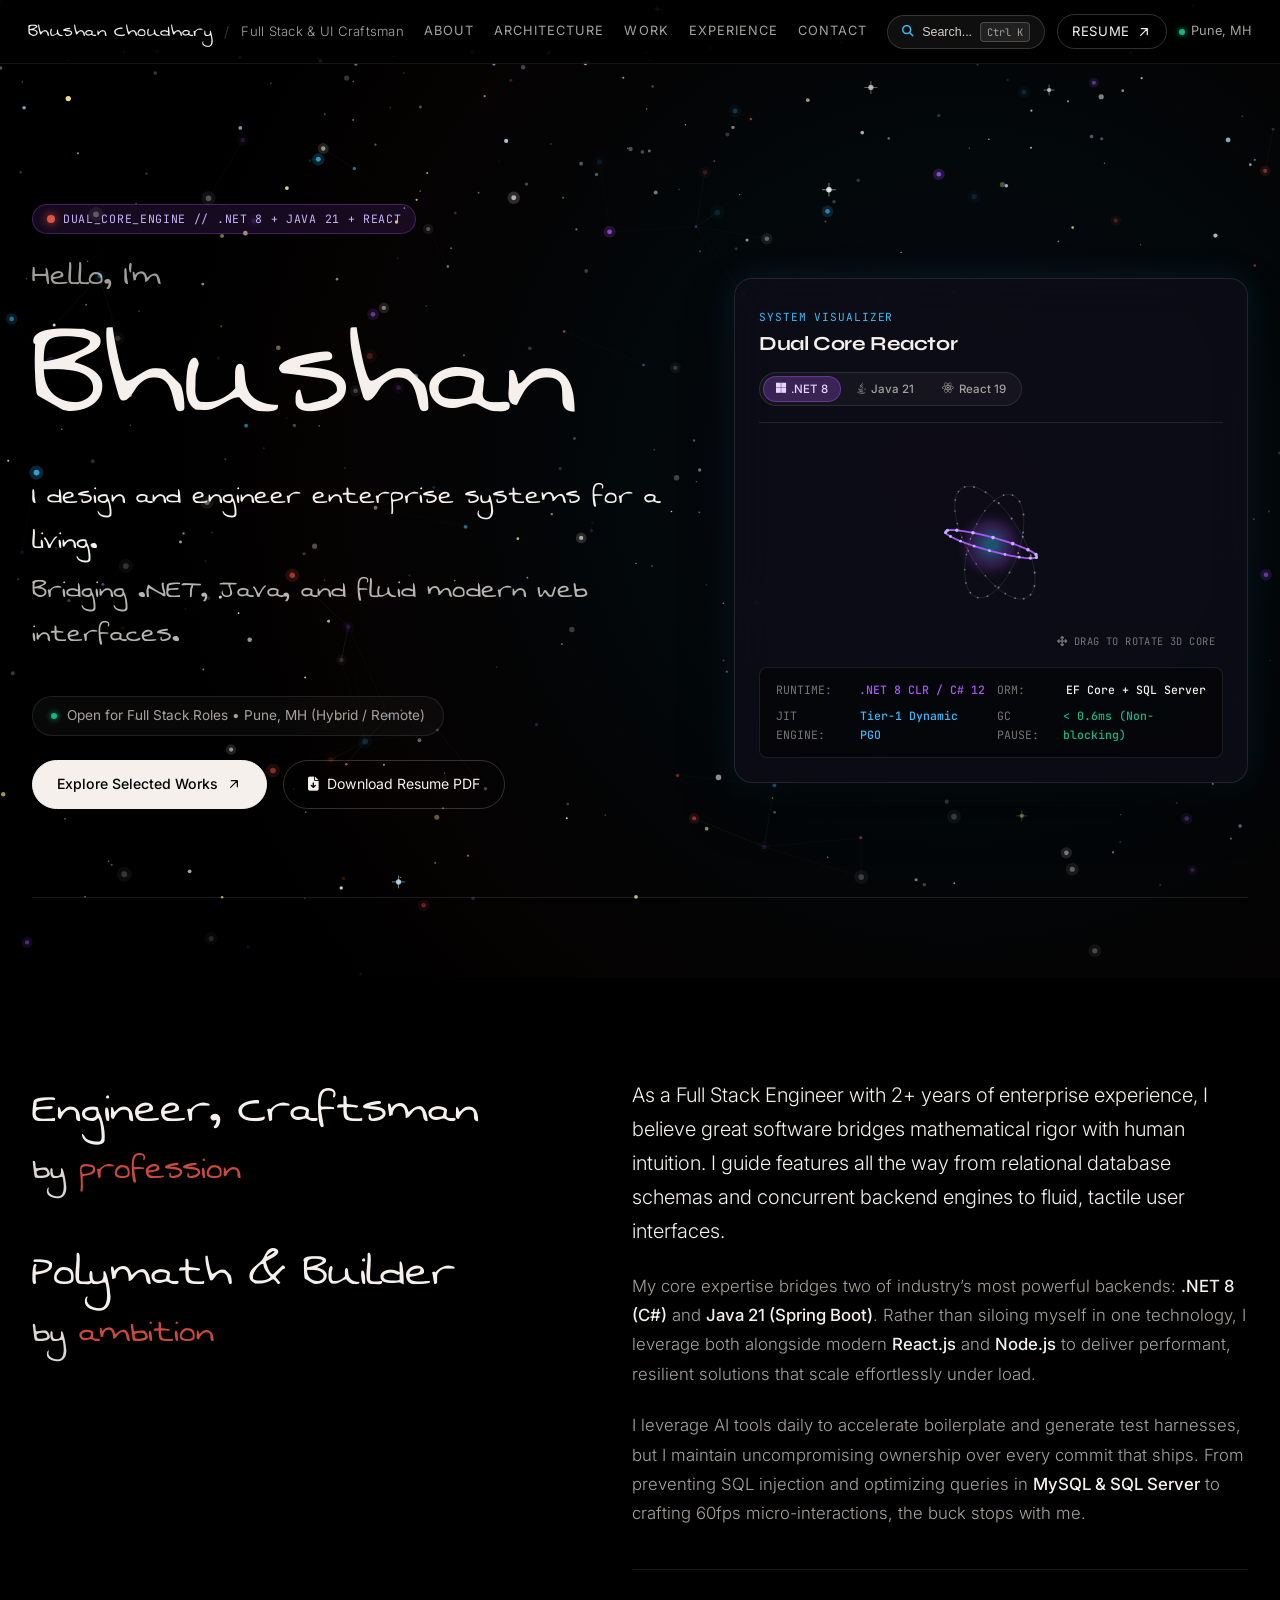
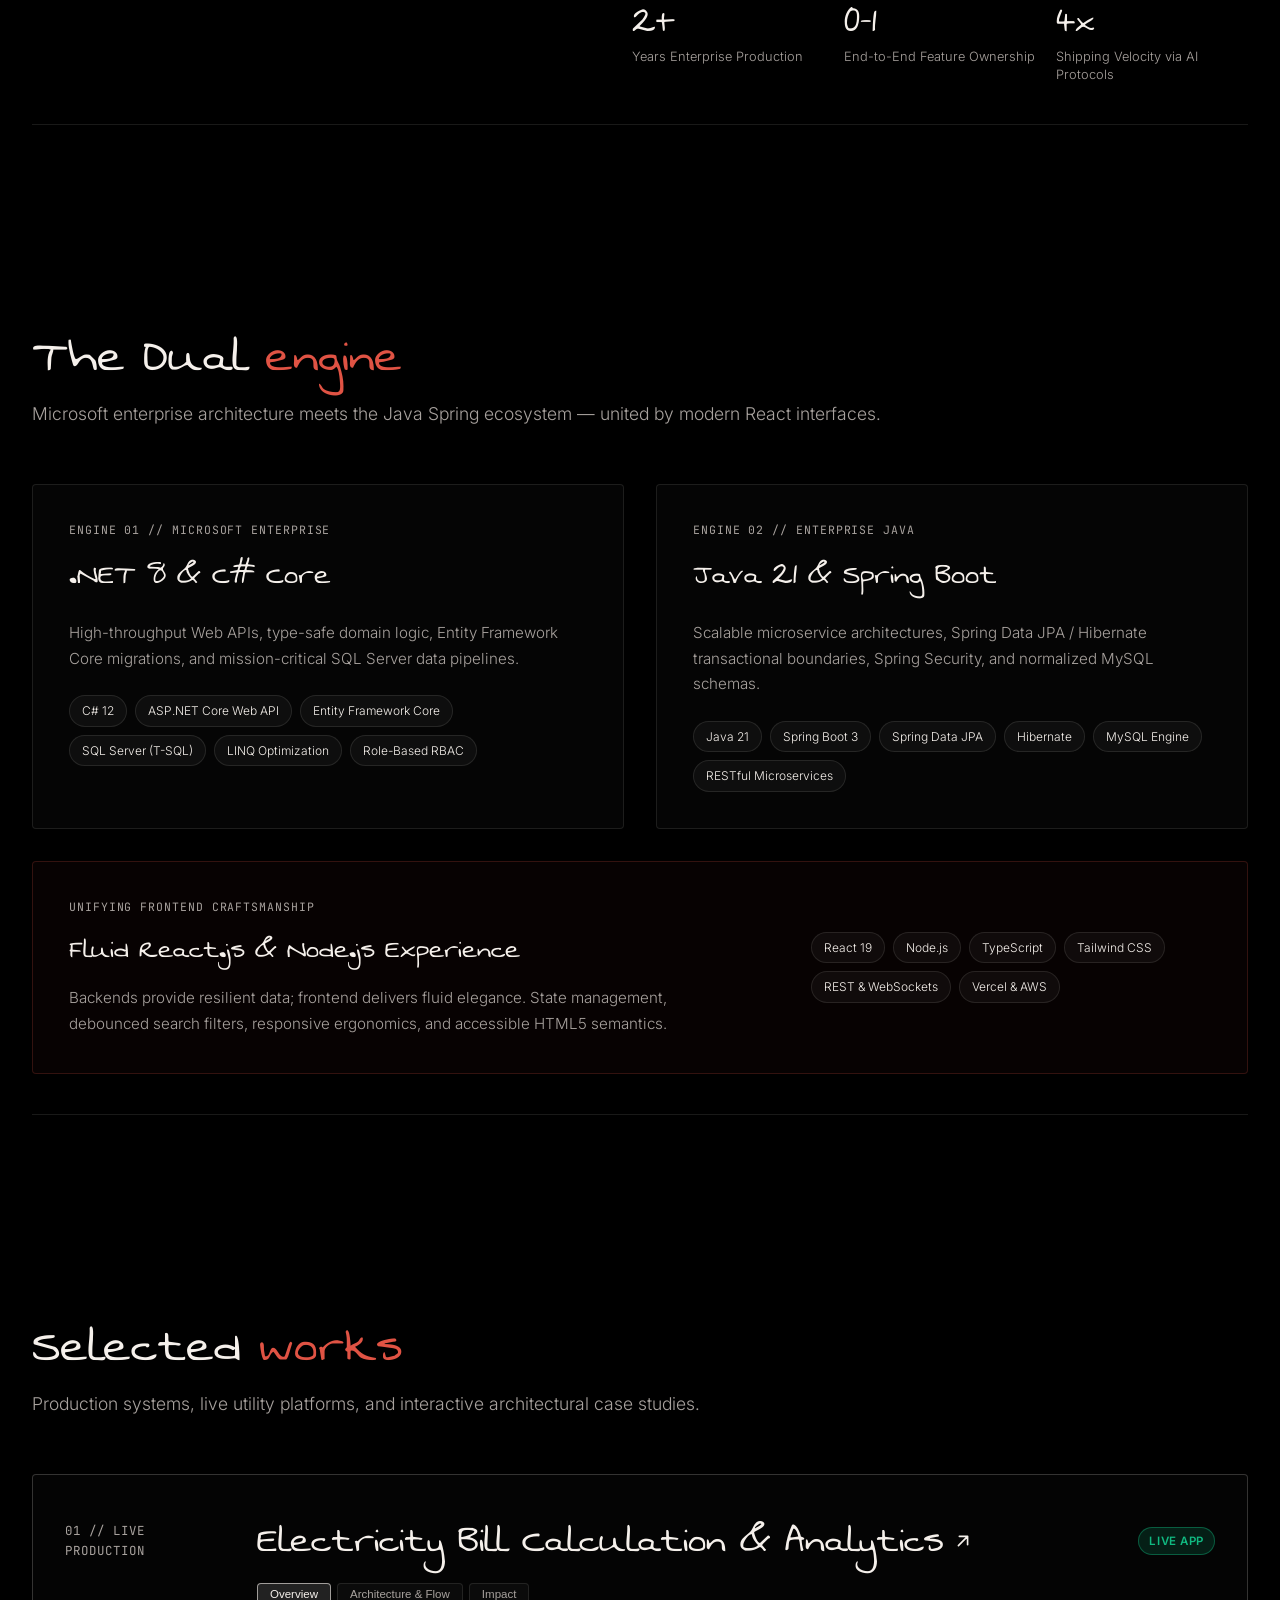
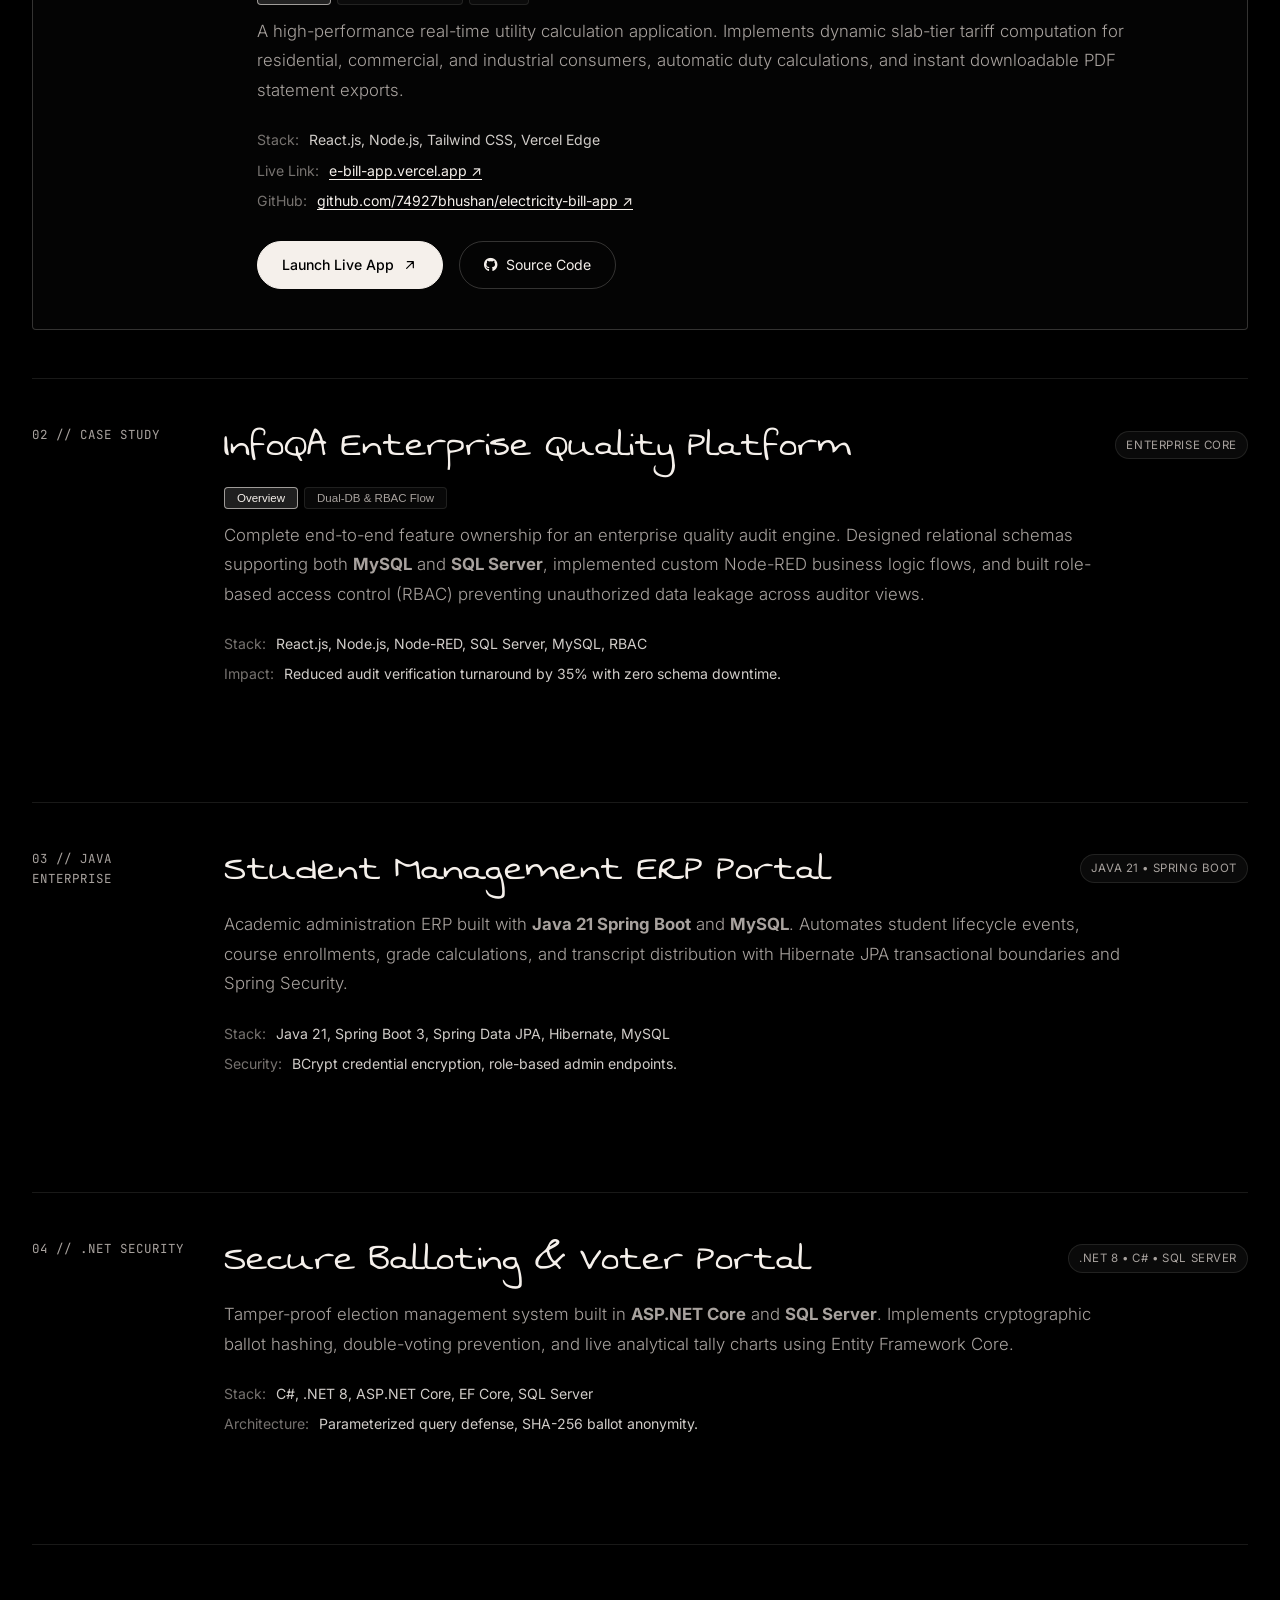
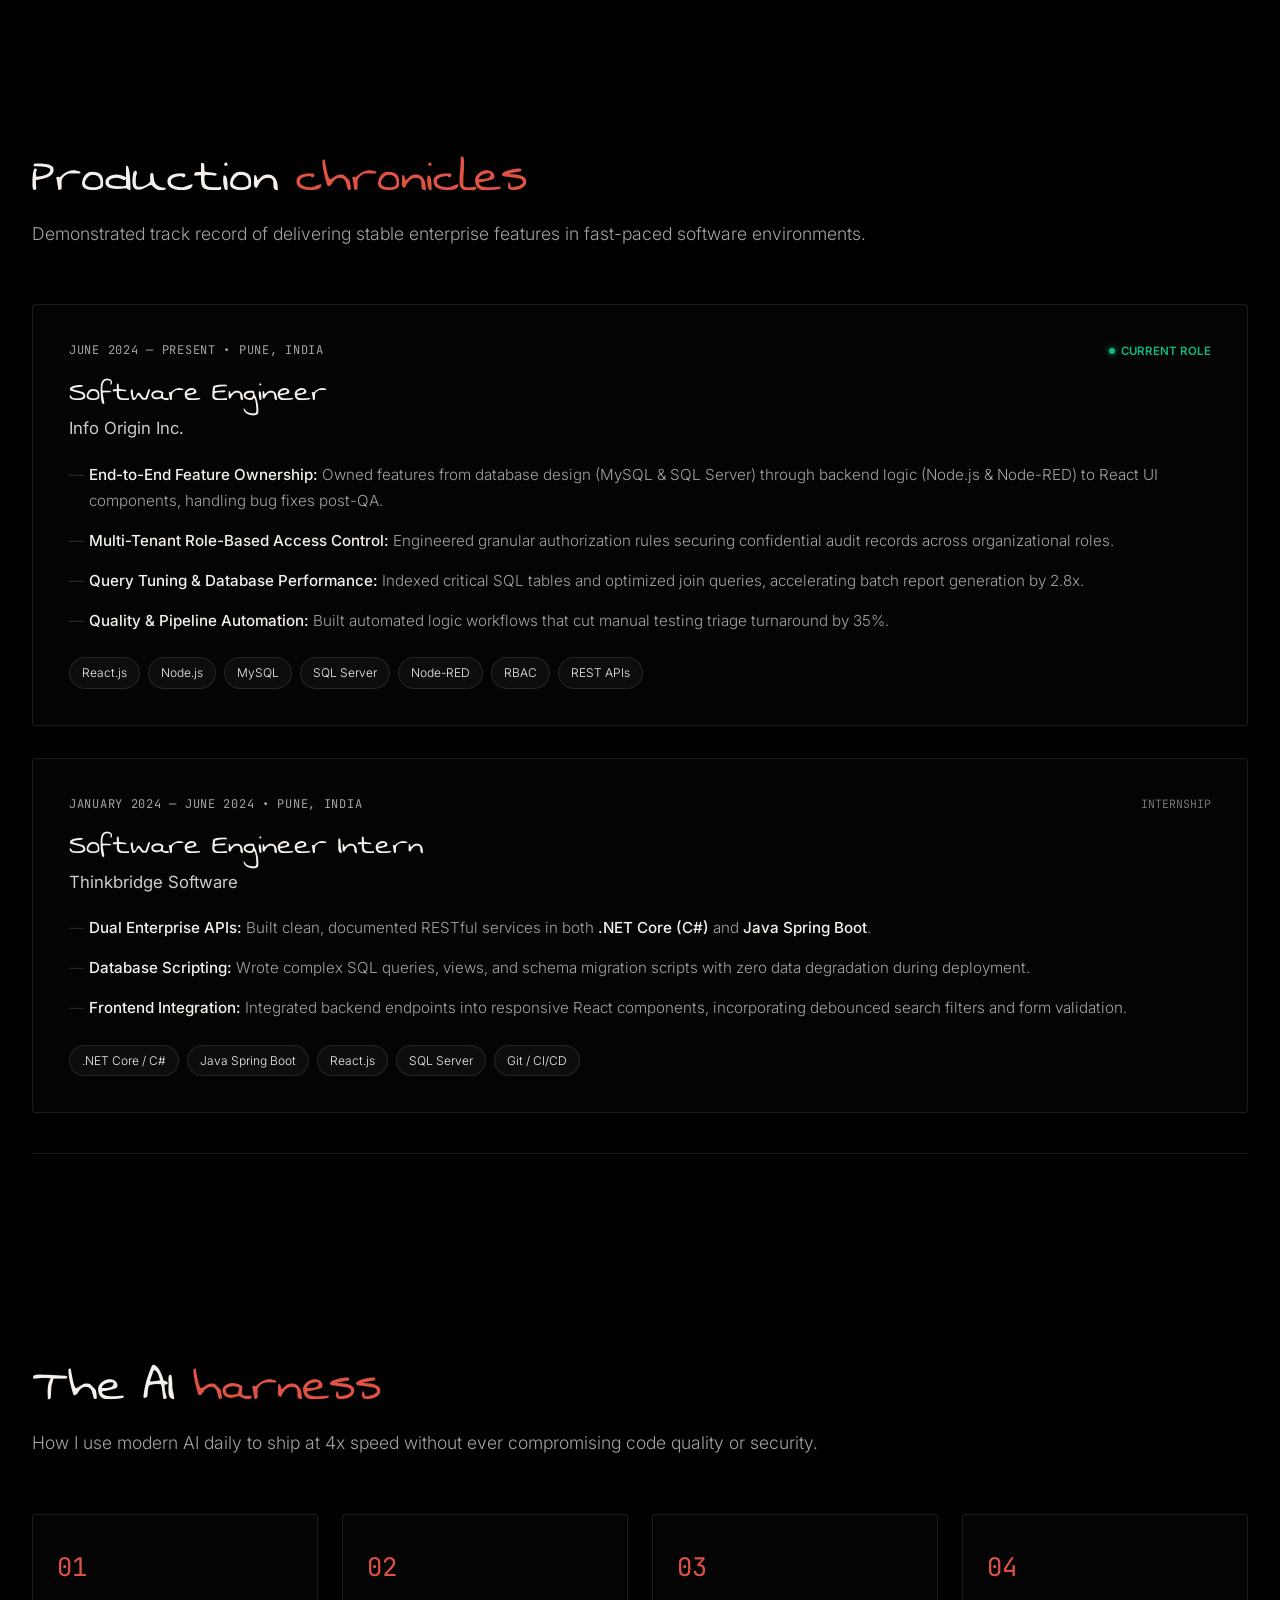
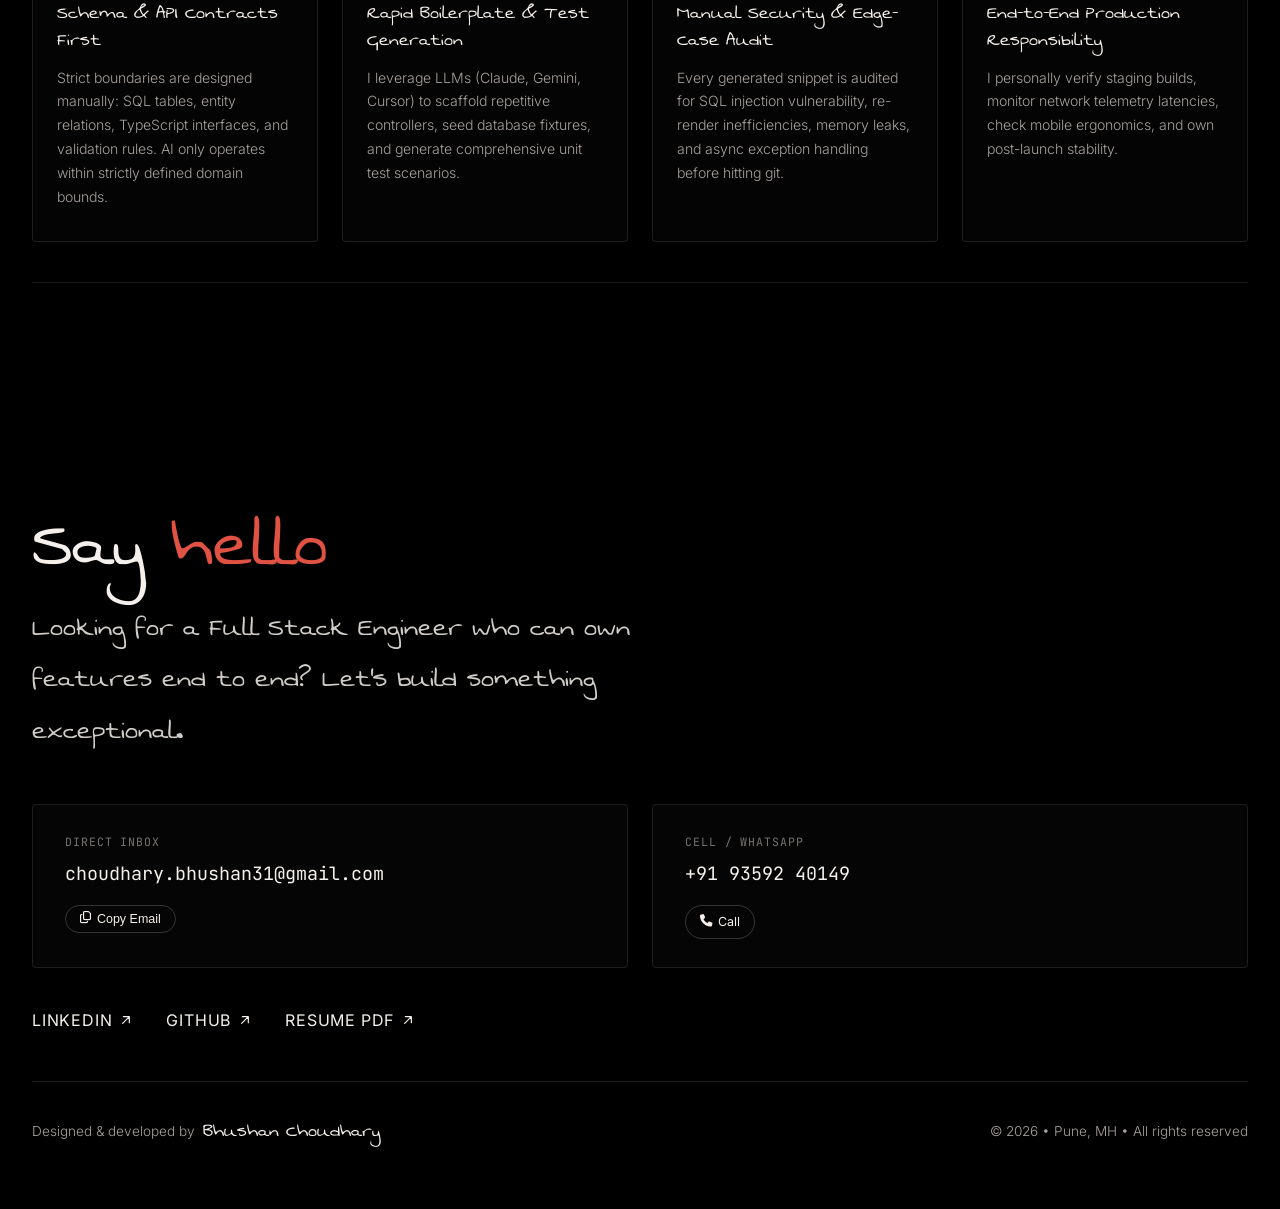
==== commit ec301411: "Fix search button navbar alignment, prevent brand wrapping, and polish command palette responsivenes" ====
--- a/index.html
+++ b/index.html
@@ -70,9 +70,9 @@
 
             <div class="header-right">
                 <!-- ⌘K Command Palette Button -->
-                <button id="cmdTrigger" class="cmd-pill-btn" aria-label="Open Command Palette (Ctrl+K)" title="Press Ctrl + K to search">
-                    <i class="fa-solid fa-terminal cmd-icon"></i>
-                    <span class="cmd-label">Search</span>
+                <button id="cmdTrigger" class="cmd-pill-btn" type="button" aria-label="Open Command Palette (Ctrl+K)" title="Press Ctrl + K to search">
+                    <i class="fa-solid fa-magnifying-glass cmd-icon"></i>
+                    <span class="cmd-label">Search...</span>
                     <kbd class="cmd-kbd">Ctrl K</kbd>
                 </button>
 
--- a/style.css
+++ b/style.css
@@ -251,27 +251,32 @@
 .header-container {
     max-width: var(--max-width);
     margin: 0 auto;
-    padding: 18px 32px;
+    padding: 14px 28px;
     display: flex;
     justify-content: space-between;
     align-items: center;
+    gap: 16px;
 }
 
 .header-left {
     display: flex;
     align-items: center;
     gap: 12px;
+    white-space: nowrap;
+    flex-shrink: 0;
 }
 
 .brand-link {
     text-decoration: none;
     color: var(--color-sand);
+    white-space: nowrap;
 }
 
 .brand-name {
-    font-size: 1.55rem;
+    font-size: 1.35rem;
     color: var(--color-sand);
     letter-spacing: 0.02em;
+    white-space: nowrap;
     transition: var(--transition-fast);
 }
 
@@ -285,21 +290,23 @@
 }
 
 .brand-role {
-    font-size: 0.85rem;
+    font-size: 0.82rem;
     font-weight: 300;
     color: var(--color-muted-beige);
     letter-spacing: 0.02em;
+    white-space: nowrap;
 }
 
 .header-nav {
     display: flex;
     align-items: center;
-    gap: 28px;
+    gap: 20px;
+    flex-shrink: 0;
 }
 
 .nav-link {
     text-decoration: none;
-    font-size: 0.82rem;
+    font-size: 0.8rem;
     font-weight: 400;
     text-transform: uppercase;
     letter-spacing: 0.08em;
@@ -314,7 +321,8 @@
 .header-right {
     display: flex;
     align-items: center;
-    gap: 20px;
+    gap: 12px;
+    flex-shrink: 0;
 }
 
 .cmd-pill-btn {
@@ -323,27 +331,29 @@
     gap: 8px;
     padding: 6px 14px;
     border-radius: 9999px;
-    background: rgba(255, 255, 255, 0.04);
-    border: 1px solid var(--color-sand-20);
-    color: var(--color-sand);
-    font-size: 0.8rem;
+    background: rgba(255, 255, 255, 0.06);
+    border: 1px solid rgba(255, 255, 255, 0.16);
+    color: var(--color-sand);
+    font-size: 0.78rem;
     cursor: pointer;
+    white-space: nowrap;
     transition: var(--transition-fast);
 }
 
 .cmd-pill-btn:hover {
-    background: rgba(255, 255, 255, 0.09);
-    border-color: var(--color-sand-60);
+    background: rgba(255, 255, 255, 0.12);
+    border-color: rgba(56, 189, 248, 0.5);
+    box-shadow: 0 0 14px rgba(56, 189, 248, 0.2);
     transform: translateY(-1px);
 }
 
 .cmd-icon {
-    font-size: 0.75rem;
+    font-size: 0.72rem;
     color: var(--color-cyan);
 }
 
 .cmd-label {
-    font-size: 0.8rem;
+    font-size: 0.78rem;
     color: var(--color-sand-85);
 }
 
@@ -352,7 +362,7 @@
     background: rgba(255, 255, 255, 0.08);
     border: 1px solid var(--color-sand-20);
     border-radius: 4px;
-    font-size: 0.68rem;
+    font-size: 0.65rem;
     font-family: var(--font-mono);
     color: var(--color-muted-beige);
 }
@@ -1526,12 +1536,14 @@
     justify-content: center;
     padding: 120px 24px 24px;
     opacity: 0;
+    visibility: hidden;
     pointer-events: none;
-    transition: opacity 0.25s cubic-bezier(0.16, 1, 0.3, 1);
+    transition: opacity 0.25s cubic-bezier(0.16, 1, 0.3, 1), visibility 0.25s;
 }
 
 .cmd-palette-backdrop.open {
     opacity: 1;
+    visibility: visible;
     pointer-events: auto;
 }
 
@@ -1672,6 +1684,13 @@
 /* ==========================================================================
    RESPONSIVE DESIGN
    ========================================================================== */
+@media (max-width: 1100px) {
+    .brand-role,
+    .brand-divider {
+        display: none;
+    }
+}
+
 @media (max-width: 1024px) {
     .hero-split-grid {
         grid-template-columns: 1fr;
@@ -1713,6 +1732,10 @@
         display: none;
     }
 
+    .cmd-pill-btn .cmd-kbd {
+        display: none;
+    }
+
     .section-hero {
         padding-top: 100px;
         padding-bottom: 50px;
